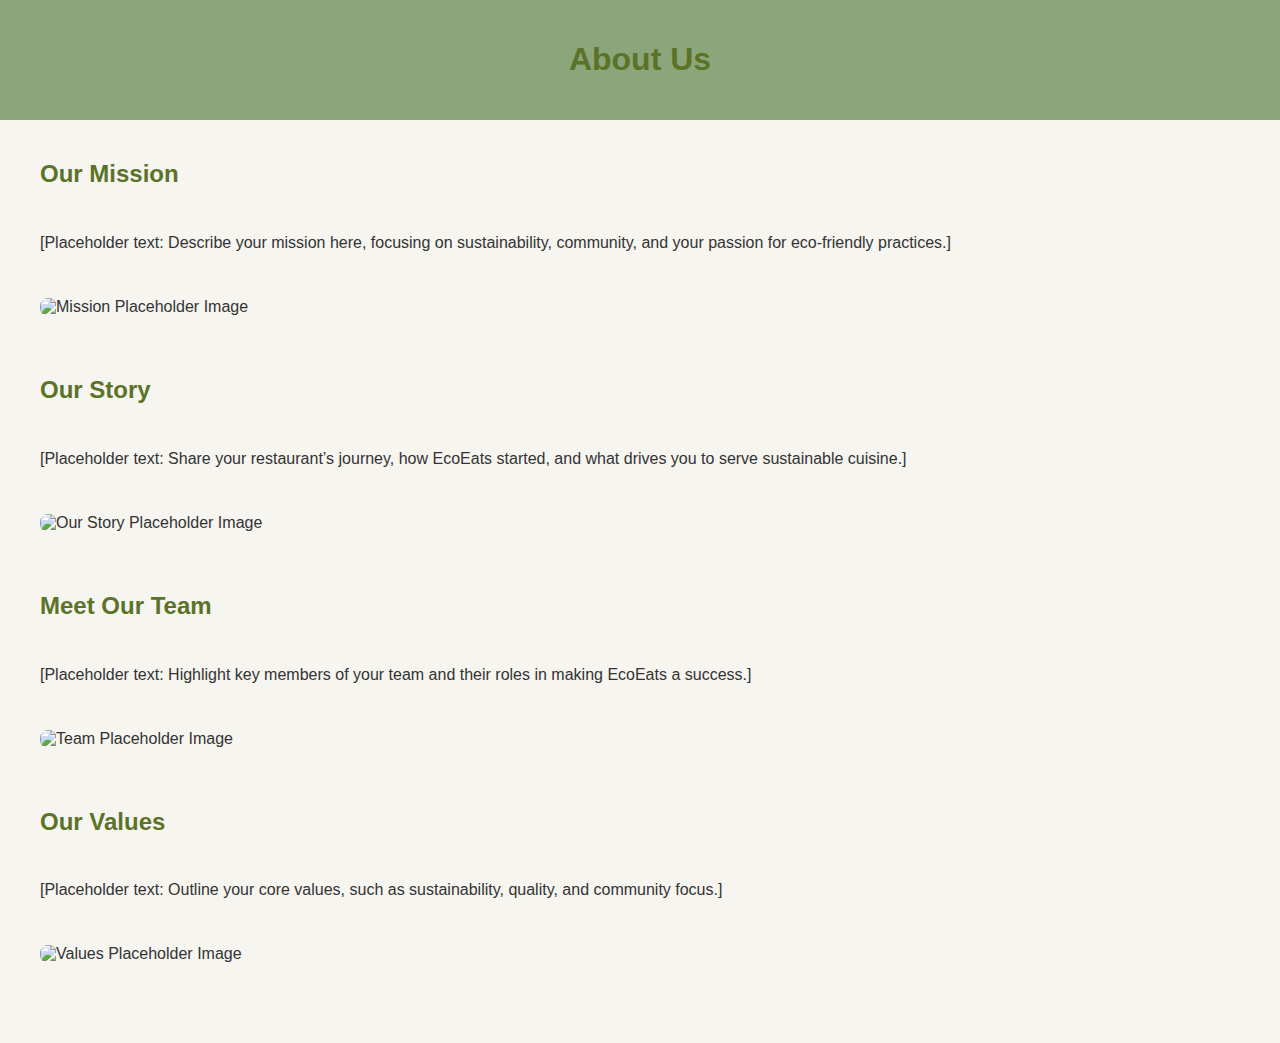
==== aboutUs.html @ a019847d "Add files via upload" ====
<!DOCTYPE html>
<html lang="en">
<head>
    <meta charset="UTF-8">
    <meta name="viewport" content="width=device-width, initial-scale=1.0">
    <title>About Us - EcoEats</title>
    <style>
        body {
            font-family: Arial, sans-serif;
            background-color: #f6f5f0;
            color: #333;
            margin: 0;
            padding: 0;
        }
        header {
            background-color: #8ca67c;
            color: white;
            padding: 20px;
            text-align: center;
        }
        .container {
            max-width: 1200px;
            margin: 0 auto;
            padding: 20px;
        }
        h1, h2 {
            color: #5a7327;
        }
        .section {
            margin-bottom: 40px;
        }
        .section img {
            max-width: 100%;
            border-radius: 8px;
            margin: 20px 0;
        }
        .section .text-content {
            padding: 10px 0;
        }
    </style>
</head>
<body>
    <header>
        <h1>About Us</h1>
    </header>

    <div class="container">
        <!-- Mission Section -->
        <section class="section">
            <h2>Our Mission</h2>
            <div class="text-content">
                <p>[Placeholder text: Describe your mission here, focusing on sustainability, community, and your passion for eco-friendly practices.]</p>
            </div>
            <img src="placeholder-image.jpg" alt="Mission Placeholder Image">
        </section>

        <!-- Our Story Section -->
        <section class="section">
            <h2>Our Story</h2>
            <div class="text-content">
                <p>[Placeholder text: Share your restaurant’s journey, how EcoEats started, and what drives you to serve sustainable cuisine.]</p>
            </div>
            <img src="placeholder-image.jpg" alt="Our Story Placeholder Image">
        </section>

        <!-- Team Section -->
        <section class="section">
            <h2>Meet Our Team</h2>
            <div class="text-content">
                <p>[Placeholder text: Highlight key members of your team and their roles in making EcoEats a success.]</p>
            </div>
            <img src="placeholder-image.jpg" alt="Team Placeholder Image">
        </section>

        <!-- Values Section -->
        <section class="section">
            <h2>Our Values</h2>
            <div class="text-content">
                <p>[Placeholder text: Outline your core values, such as sustainability, quality, and community focus.]</p>
            </div>
            <img src="placeholder-image.jpg" alt="Values Placeholder Image">
        </section>
    </div>
</body>
</html>
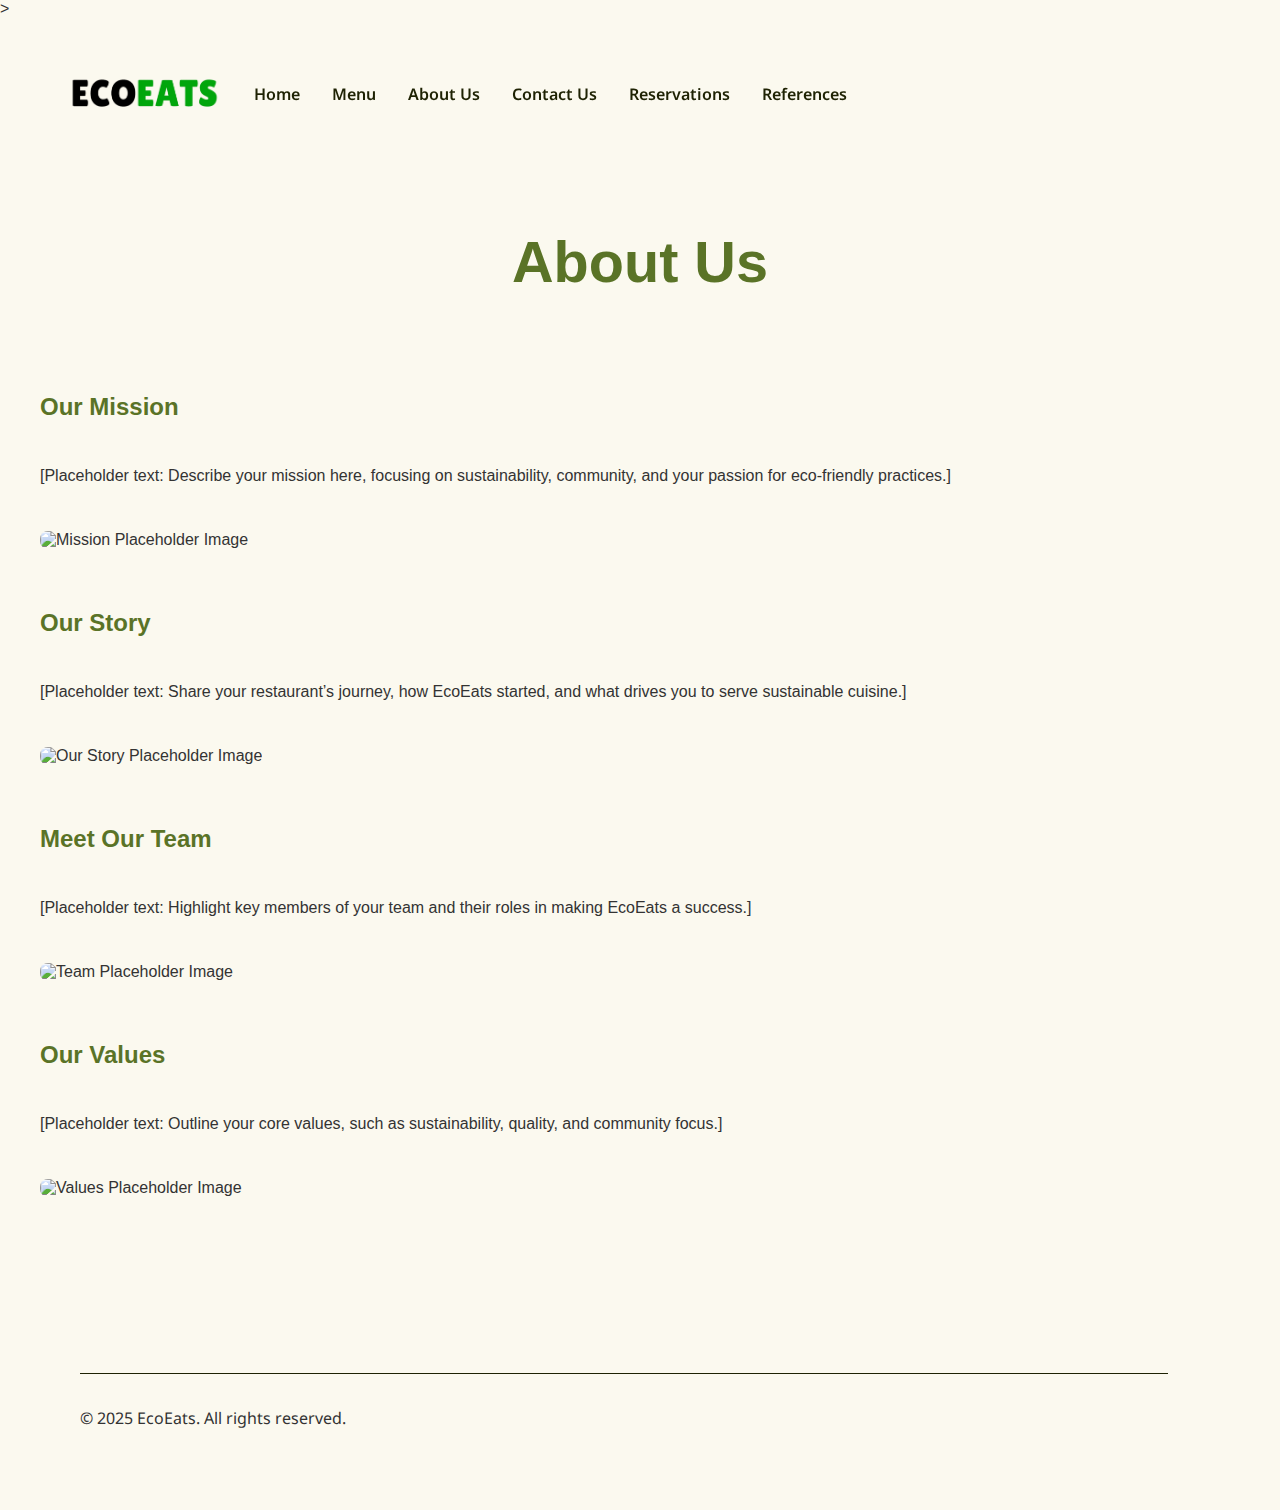
==== commit cf685f77: "Add files via upload" ====
--- a/aboutUs.html
+++ b/aboutUs.html
@@ -3,20 +3,26 @@
 <head>
     <meta charset="UTF-8">
     <meta name="viewport" content="width=device-width, initial-scale=1.0">
+    <link rel="stylesheet" href="https://fonts.googleapis.com/css2?family=Roboto:wght@400;700&display=swap">
+    <link rel="stylesheet" href="https://fonts.googleapis.com/css2?family=Noto+Sans:wght@400;700&display=swap">>
     <title>About Us - EcoEats</title>
+    <link rel="stylesheet" href="./index.css" />
     <style>
         body {
             font-family: Arial, sans-serif;
-            background-color: #f6f5f0;
+            background-color: var(--dl-color-theme-neutral-light);
             color: #333;
             margin: 0;
             padding: 0;
         }
         header {
-            background-color: #8ca67c;
-            color: white;
+            font-family: inherit;
+            background-color: var(--dl-color-theme-neutral-light);
+            color: black;
             padding: 20px;
             text-align: center;
+            font-size: 1.8rem;
+            font-weight: bold;
         }
         .container {
             max-width: 1200px;
@@ -37,9 +43,143 @@
         .section .text-content {
             padding: 10px 0;
         }
+        .footer-wrapper {
+            display: contents;
+        }
+        .footer-footer1 {
+            width: 100%;
+            height: auto;
+            display: flex;
+            overflow: hidden;
+            position: relative;
+            align-items: center;
+            flex-shrink: 0;
+            flex-direction: column;
+            justify-content: center;
+            font-family: 'Roboto', sans-serif;
+        }
+        .footer-max-width {
+            width: 100%;
+            display: flex;
+            align-items: flex-start;
+            flex-direction: column;
+        }
+        .footer-content {
+            gap: var(--dl-space-space-fourunits);
+            width: 100%;
+            display: flex;
+            align-self: stretch;
+            align-items: flex-start;
+            flex-shrink: 0;
+            border-radius: var(--dl-radius-radius-radius4);
+        }
+        .footer-text-input {
+            gap: 8px;
+            width: 100%;
+            height: 32px;
+            display: flex;
+            font-size: 16px;
+            box-sizing: content-box;
+            text-align: left;
+            align-items: center;
+            font-family: 'Roboto', sans-serif;
+            font-weight: 400;
+            background-color: transparent;
+        }
+
+        .thq-divider-horizontal {
+            width: 85%;
+            height: 1px;
+            background-color: var(--dl-color-theme-neutral-dark);
+        }
+
+        .thq-body-small {
+            font-size: 16px;
+            font-family: 'Noto Sans', sans-serif;
+            line-height: 1.5;
+        }
     </style>
 </head>
 <body>
+    <navbar-wrapper class="navbar-wrapper">
+        <!--Navbar component-->
+        <header class="navbar-container">
+          <header data-thq="thq-navbar" class="navbar-navbar-interactive">
+            <img
+              alt="EcoEats Logo"
+              src="./ecoeatslogo.png"
+              class="navbar-image1"
+            />
+            <div data-thq="thq-navbar-nav" class="navbar-desktop-menu">
+              <nav class="navbar-links1">
+                <span class="thq-link thq-body-small">
+                  <a href="./index.html">Home</a>
+                </span>
+                <span class="thq-link thq-body-small">
+                  <a href="./menu.html">Menu</a>
+                </span>
+                <span class="thq-link thq-body-small">
+                  <a href="./aboutUs.html">About Us</a>
+                </span>
+                <span class="thq-link thq-body-small">
+                  <a href="./contactUs.html">Contact Us</a>
+                </span>
+                <span class="thq-link thq-body-small">
+                  <a href="./reservations.html">Reservations</a>
+                </span>
+                <span class="thq-link thq-body-small">
+                  <a href="./contactUs.html">References</a>
+                </span>
+              </nav>
+            </div>
+            <div data-thq="thq-burger-menu" class="navbar-burger-menu">
+              <svg viewBox="0 0 1024 1024" class="navbar-icon1">
+                <path
+                  d="M128 554.667h768c23.552 0 42.667-19.115 42.667-42.667s-19.115-42.667-42.667-42.667h-768c-23.552 0-42.667 19.115-42.667 42.667s19.115 42.667 42.667 42.667zM128 298.667h768c23.552 0 42.667-19.115 42.667-42.667s-19.115-42.667-42.667-42.667h-768c-23.552 0-42.667 19.115-42.667 42.667s19.115 42.667 42.667 42.667zM128 810.667h768c23.552 0 42.667-19.115 42.667-42.667s-19.115-42.667-42.667-42.667h-768c-23.552 0-42.667 19.115-42.667 42.667s19.115 42.667 42.667 42.667z"
+                ></path>
+              </svg>
+            </div>
+            <div data-thq="thq-mobile-menu" class="navbar-mobile-menu">
+              <div class="navbar-nav">
+                <div class="navbar-top">
+                  <img
+                    alt="EcoEats Logo"
+                    src="./ecoeatslogo.png"
+                    class="navbar-logo"
+                  />
+                  <div data-thq="thq-close-menu" class="navbar-close-menu">
+                    <svg viewBox="0 0 1024 1024" class="navbar-icon3">
+                      <path
+                        d="M810 274l-238 238 238 238-60 60-238-238-238 238-60-60 238-238-238-238 60-60 238 238 238-238z"
+                      ></path>
+                    </svg>
+                  </div>
+                </div>
+                <nav class="navbar-links2">
+                  <span class="thq-link thq-body-small">
+                    <a href="./index.html">Home</a>
+                  </span>
+                  <span class="thq-link thq-body-small">
+                    <a href="./menu.html">Menu</a>
+                  </span>
+                  <span class="thq-link thq-body-small">
+                    <a href="./aboutUs.html">About Us</a>
+                  </span>
+                  <span class="thq-link thq-body-small">
+                    <a href="./contactUs.html">Contact Us</a>
+                  </span>
+                  
+                <span class="thq-link thq-body-small">
+                  <a href="./reservations.html">Reservations</a>
+                </span>
+                <span class="thq-link thq-body-small">
+                  <a href="./contactUs.html">References</a>
+                </nav>
+              </div>
+            </div>
+          </header>
+        </header>
+      </navbar-wrapper>
     <header>
         <h1>About Us</h1>
     </header>
@@ -81,5 +221,17 @@
             <img src="placeholder-image.jpg" alt="Values Placeholder Image">
         </section>
     </div>
+
+    <footer-wrapper class="footer-wrapper">
+        <!--Footer component-->
+        <footer class="footer-footer1 thq-section-padding">
+          <div class="footer-credits">
+            <div class="thq-divider-horizontal"></div>
+              <span class="thq-body-small">
+                <span>© 2025 EcoEats. All rights reserved.</span>
+              </span>
+          </div>
+        </footer>
+      </footer-wrapper>
 </body>
 </html>
--- a/index.css
+++ b/index.css
@@ -0,0 +1,2284 @@
+  .navbar-wrapper {
+    display: contents;
+  }
+  
+  .navbar-container {
+    width: 100%;
+    display: flex;
+    position: relative;
+    justify-content: center;
+    background-color: var(--dl-color-theme-neutral-light);
+  }
+  
+  .navbar-navbar-interactive {
+    width: 100%;
+    display: flex;
+    max-width: var(--dl-size-size-maxwidth);
+    align-items: center;
+    padding-top: var(--dl-space-space-twounits);
+    padding-left: var(--dl-space-space-threeunits);
+    padding-right: var(--dl-space-space-threeunits);
+    padding-bottom: var(--dl-space-space-twounits);
+    justify-content: space-between;
+  }
+  
+  .navbar-image1 {
+    height: 3rem;
+  }
+  
+  .navbar-desktop-menu {
+    flex: 1;
+    display: flex;
+    justify-content: space-between;
+  }
+  
+  .navbar-links1 {
+    gap: var(--dl-space-space-twounits);
+    flex: 1;
+    display: flex;
+    align-items: center;
+    margin-left: var(--dl-space-space-twounits);
+    flex-direction: row;
+    justify-content: flex-start;
+  }
+  
+  .navbar-buttons1 {
+    gap: var(--dl-space-space-twounits);
+    display: flex;
+    align-items: center;
+    margin-left: var(--dl-space-space-twounits);
+  }
+  
+  .navbar-action11 {
+    display: flex;
+    flex-direction: row;
+  }
+  
+  .navbar-action21 {
+    display: flex;
+    flex-direction: row;
+  }
+  
+  .navbar-burger-menu {
+    display: none;
+  }
+  
+  .navbar-icon1 {
+    width: var(--dl-size-size-xsmall);
+    height: var(--dl-size-size-xsmall);
+  }
+  
+  .navbar-mobile-menu {
+    top: 0px;
+    left: 0px;
+    width: 100%;
+    height: 100vh;
+    display: none;
+    padding: var(--dl-space-space-twounits);
+    z-index: 100;
+    position: absolute;
+    flex-direction: column;
+    background-color: var(--dl-color-theme-neutral-light);
+  }
+  
+  .navbar-nav {
+    display: flex;
+    align-items: flex-start;
+    flex-direction: column;
+  }
+  
+  .navbar-top {
+    width: 100%;
+    display: flex;
+    align-items: center;
+    margin-bottom: var(--dl-space-space-threeunits);
+    justify-content: space-between;
+  }
+  
+  .navbar-logo {
+    height: 3rem;
+  }
+  
+  .navbar-close-menu {
+    display: flex;
+    align-items: center;
+    justify-content: center;
+  }
+  
+  .navbar-icon3 {
+    width: var(--dl-size-size-xsmall);
+    height: var(--dl-size-size-xsmall);
+  }
+  
+  .navbar-links2 {
+    gap: var(--dl-space-space-unit);
+    flex: 0 0 auto;
+    display: flex;
+    align-self: flex-start;
+    align-items: flex-start;
+    flex-direction: column;
+  }
+  
+  .navbar-buttons2 {
+    gap: var(--dl-space-space-twounits);
+    display: flex;
+    margin-top: var(--dl-space-space-twounits);
+    align-items: center;
+  }
+  
+  @media(max-width: 767px) {
+    .navbar-navbar-interactive {
+      padding-left: var(--dl-space-space-twounits);
+      padding-right: var(--dl-space-space-twounits);
+    }
+    .navbar-desktop-menu {
+      display: none;
+    }
+    .navbar-burger-menu {
+      display: flex;
+      align-items: center;
+      justify-content: center;
+    }
+  }
+  
+  @media(max-width: 479px) {
+    .navbar-navbar-interactive {
+      padding: var(--dl-space-space-unit);
+    }
+    .navbar-mobile-menu {
+      padding: var(--dl-space-space-unit);
+    }
+  }
+
+  .hero-wrapper {
+    display: contents;
+  }
+  
+  .hero-header78 {
+    gap: var(--dl-space-space-threeunits);
+    width: 100%;
+    height: auto;
+    display: flex;
+    overflow: hidden;
+    position: relative;
+    align-items: center;
+    flex-shrink: 0;
+    flex-direction: column;
+  }
+  
+  .hero-column {
+    gap: var(--dl-space-space-oneandhalfunits);
+    width: auto;
+    display: flex;
+    align-items: center;
+    flex-direction: column;
+    padding-bottom: var(--dl-space-space-unit);
+  }
+  
+  .hero-content1 {
+    gap: var(--dl-space-space-oneandhalfunits);
+    display: flex;
+    align-self: stretch;
+    align-items: center;
+    flex-direction: column;
+  }
+  
+  .hero-text1 {
+    text-align: center;
+  }
+  
+  .hero-text2 {
+    text-align: center;
+  }
+  
+  .hero-actions {
+    gap: var(--dl-space-space-unit);
+    display: flex;
+    align-items: flex-start;
+    padding-top: var(--dl-space-space-unit);
+  }
+  
+  .hero-content2 {
+    gap: var(--dl-space-space-oneandhalfunits);
+    width: 100%;
+    display: flex;
+    position: relative;
+    align-items: flex-start;
+    flex-direction: column;
+  }
+  
+  .hero-row-container1 {
+    width: 100%;
+  }
+  
+  .hero-placeholder-image10 {
+    width: 400px;
+    height: 400px;
+  }
+  
+  .hero-placeholder-image11 {
+    width: 400px;
+    height: 400px;
+  }
+  
+  .hero-placeholder-image12 {
+    width: 400px;
+    height: 400px;
+  }
+  
+  .hero-placeholder-image13 {
+    width: 400px;
+    height: 400px;
+  }
+  
+  .hero-placeholder-image14 {
+    width: 400px;
+    height: 400px;
+  }
+  
+  .hero-placeholder-image15 {
+    width: 400px;
+    height: 400px;
+  }
+  
+  .hero-placeholder-image16 {
+    width: 400px;
+    height: 400px;
+  }
+  
+  .hero-placeholder-image17 {
+    width: 400px;
+    height: 400px;
+  }
+  
+  .hero-placeholder-image18 {
+    width: 400px;
+    height: 400px;
+  }
+  
+  .hero-placeholder-image19 {
+    width: 400px;
+    height: 400px;
+  }
+  
+  .hero-placeholder-image20 {
+    width: 400px;
+    height: 400px;
+  }
+  
+  .hero-placeholder-image21 {
+    width: 400px;
+    height: 400px;
+  }
+  
+  .hero-row-container2 {
+    width: 100%;
+  }
+  
+  .hero-placeholder-image22 {
+    width: 400px;
+    height: 400px;
+  }
+  
+  .hero-placeholder-image23 {
+    width: 400px;
+    height: 400px;
+  }
+  
+  .hero-placeholder-image24 {
+    width: 400px;
+    height: 400px;
+  }
+  
+  .hero-placeholder-image25 {
+    width: 400px;
+    height: 400px;
+  }
+  
+  .hero-placeholder-image26 {
+    width: 400px;
+    height: 400px;
+  }
+  
+  .hero-placeholder-image27 {
+    width: 400px;
+    height: 400px;
+  }
+  
+  .hero-placeholder-image28 {
+    width: 400px;
+    height: 400px;
+  }
+  
+  .hero-placeholder-image29 {
+    width: 400px;
+    height: 400px;
+  }
+  
+  .hero-placeholder-image30 {
+    width: 400px;
+    height: 400px;
+  }
+  
+  .hero-placeholder-image31 {
+    width: 400px;
+    height: 400px;
+  }
+  
+  .hero-placeholder-image32 {
+    width: 400px;
+    height: 400px;
+  }
+  
+  .hero-placeholder-image33 {
+    width: 400px;
+    height: 400px;
+  }
+  
+  .hero-container2 {
+    display: contents;
+  }
+  
+  @media(max-width: 767px) {
+    .hero-content2 {
+      width: 100%;
+    }
+  }
+  
+  @media(max-width: 479px) {
+    .hero-actions {
+      width: 100%;
+      flex-direction: column;
+    }
+    .hero-button1 {
+      width: 100%;
+    }
+    .hero-button2 {
+      width: 100%;
+    }
+  }
+
+  .features1-wrapper {
+    display: contents;
+  }
+
+  .features1-wrapper .features1-image-container {
+    order: -1;
+  }
+  
+  .features1-container2 {
+    width: 100%;
+    display: grid;
+    grid-gap: var(--dl-space-space-fiveunits);
+    position: relative;
+    grid-template-columns: 1fr 1fr;
+  }
+  
+  .features1-image-container {
+    height: 100%;
+    display: flex;
+    position: relative;
+  }
+  
+  .features1-image1 {
+    animation-name: fadeIn;
+    animation-delay: 0s;
+    animation-duration: 300ms;
+    animation-direction: normal;
+    animation-iteration-count: 1;
+    animation-timing-function: ease;
+  }
+  
+  .features1-image2 {
+    animation-name: fadeIn;
+    animation-delay: 0s;
+    animation-duration: 300ms;
+    animation-direction: normal;
+    animation-iteration-count: 1;
+    animation-timing-function: ease;
+  }
+  
+  .features1-image3 {
+    animation-name: fadeIn;
+    animation-delay: 0s;
+    animation-duration: 300ms;
+    animation-direction: normal;
+    animation-iteration-count: 1;
+    animation-timing-function: ease;
+  }
+  
+  .features1-tabs-menu {
+    gap: var(--dl-space-space-twounits);
+    width: 100%;
+    display: flex;
+    align-items: flex-start;
+    flex-direction: column;
+    justify-content: center;
+  }
+  
+  .features1-tab-horizontal1 {
+    gap: var(--dl-space-space-twounits);
+    cursor: pointer;
+    display: flex;
+    overflow: hidden;
+    align-self: stretch;
+    align-items: flex-start;
+    flex-shrink: 0;
+  }
+  
+  .features1-divider-container1 {
+    display: flex;
+    align-self: stretch;
+    align-items: flex-start;
+  }
+  
+  .features1-container3 {
+    width: 2px;
+    align-self: stretch;
+    background-color: var(--dl-color-theme-neutral-dark);
+  }
+  
+  .features1-content1 {
+    gap: 16px;
+    flex: 1;
+    display: flex;
+    overflow: hidden;
+    flex-grow: 1;
+    align-items: flex-start;
+    flex-shrink: 0;
+    flex-direction: column;
+    justify-content: center;
+  }
+  
+  .features1-tab-horizontal2 {
+    gap: var(--dl-space-space-twounits);
+    cursor: pointer;
+    display: flex;
+    overflow: hidden;
+    align-self: stretch;
+    align-items: flex-start;
+    flex-shrink: 0;
+  }
+  
+  .features1-divider-container2 {
+    display: flex;
+    align-self: stretch;
+    align-items: flex-start;
+  }
+  
+  .features1-container4 {
+    width: 2px;
+    align-self: stretch;
+    background-color: var(--dl-color-theme-neutral-dark);
+  }
+  
+  .features1-content2 {
+    gap: 16px;
+    flex: 1;
+    display: flex;
+    overflow: hidden;
+    flex-grow: 1;
+    align-items: flex-start;
+    flex-shrink: 0;
+    flex-direction: column;
+    justify-content: center;
+  }
+  
+  .features1-tab-horizontal3 {
+    gap: var(--dl-space-space-twounits);
+    cursor: pointer;
+    display: flex;
+    overflow: hidden;
+    align-self: stretch;
+    align-items: flex-start;
+    flex-shrink: 0;
+  }
+  
+  .features1-divider-container3 {
+    display: flex;
+    align-self: stretch;
+    align-items: flex-start;
+  }
+  
+  .features1-container5 {
+    width: 2px;
+    align-self: stretch;
+    background-color: var(--dl-color-theme-neutral-dark);
+  }
+  
+  .features1-content3 {
+    gap: 16px;
+    flex: 1;
+    display: flex;
+    overflow: hidden;
+    flex-grow: 1;
+    align-items: flex-start;
+    flex-shrink: 0;
+    flex-direction: column;
+    justify-content: center;
+  }
+  
+  @media(max-width: 991px) {
+    .features1-container2 {
+      grid-gap: var(--dl-space-space-twounits);
+      grid-template-columns: 1fr;
+    }
+  }
+
+  .cta-wrapper {
+    display: contents;
+  }
+  
+  .cta-accent2-bg {
+    gap: var(--dl-space-space-oneandhalfunits);
+    display: flex;
+    transform: translate3d(0px, 0px, 0px) scale3d(1, 1, 1) rotateX(0deg) rotateY(0deg) rotateZ(1deg) skew(0deg, 0deg);
+    align-self: stretch;
+    transition: 0.3s;
+    align-items: center;
+    border-radius: var(--dl-radius-radius-cardradius);
+    justify-content: space-between;
+    transform-style: preserve-3d;
+    background-color: var(--dl-color-theme-accent2);
+  }
+  
+  .cta-accent2-bg:hover {
+    transform: scale3d(1.1,1.1,1.1);
+  }
+  
+  .cta-accent1-bg {
+    width: 100%;
+    display: flex;
+    transform: translate3d(0px, 0px, 0px) scale3d(1, 1, 1) rotateX(0deg) rotateY(0deg) rotateZ(-2deg) skew(0deg, 0deg);
+    align-items: center;
+    border-radius: var(--dl-radius-radius-cardradius);
+    justify-content: space-between;
+    transform-style: preserve-3d;
+    background-color: var(--dl-color-theme-accent1);
+  }
+  
+  .cta-container2 {
+    gap: var(--dl-space-space-threeunits);
+    width: 100%;
+    display: flex;
+    transform: translate3d(0px, 0px, 0px) scale3d(1, 1, 1) rotateX(0deg) rotateY(0deg) rotateZ(1deg) skew(0deg, 0deg);
+    transition: 0.3s;
+    align-items: center;
+    padding-top: var(--dl-space-space-sixunits);
+    padding-left: var(--dl-space-space-fourunits);
+    border-radius: var(--dl-radius-radius-cardradius);
+    padding-right: var(--dl-space-space-fourunits);
+    padding-bottom: var(--dl-space-space-sixunits);
+  }
+  
+  .cta-container2:hover {
+    color: var(--dl-color-theme-neutral-light);
+    background-color: var(--dl-color-theme-neutral-dark);
+  }
+  
+  .cta-content {
+    gap: var(--dl-space-space-oneandhalfunits);
+    display: flex;
+    align-items: flex-start;
+    flex-direction: column;
+  }
+  
+  .cta-actions {
+    gap: var(--dl-space-space-oneandhalfunits);
+    flex: 1;
+    display: flex;
+    align-items: flex-start;
+    justify-content: flex-end;
+  }
+  
+  @media(max-width: 767px) {
+    .cta-container2 {
+      gap: var(--dl-space-space-oneandhalfunits);
+      flex-direction: column;
+      justify-content: flex-start;
+    }
+  }
+  
+  @media(max-width: 479px) {
+    .cta-actions {
+      flex-wrap: wrap;
+      align-self: stretch;
+      justify-content: center;
+    }
+    .cta-button {
+      flex: 1;
+    }
+  }
+
+  .features2-wrapper {
+    display: contents;
+  }
+  
+  .features2-container2 {
+    width: 100%;
+    display: grid;
+    grid-gap: var(--dl-space-space-fiveunits);
+    position: relative;
+    grid-template-columns: 1fr 1fr;
+  }
+  
+  .features2-tabs-menu {
+    gap: var(--dl-space-space-twounits);
+    width: 100%;
+    display: flex;
+    align-items: flex-start;
+    flex-direction: column;
+    justify-content: center;
+  }
+  
+  .features2-tab-horizontal1 {
+    gap: var(--dl-space-space-twounits);
+    cursor: pointer;
+    display: flex;
+    overflow: hidden;
+    align-self: stretch;
+    align-items: flex-start;
+    flex-shrink: 0;
+  }
+  
+  .features2-divider-container1 {
+    display: flex;
+    align-self: stretch;
+    align-items: flex-start;
+  }
+  
+  .features2-container3 {
+    width: 2px;
+    align-self: stretch;
+    background-color: var(--dl-color-theme-neutral-dark);
+  }
+  
+  .features2-content1 {
+    gap: 16px;
+    flex: 1;
+    display: flex;
+    overflow: hidden;
+    flex-grow: 1;
+    align-items: flex-start;
+    flex-shrink: 0;
+    flex-direction: column;
+    justify-content: center;
+  }
+  
+  .features2-tab-horizontal2 {
+    gap: var(--dl-space-space-twounits);
+    cursor: pointer;
+    display: flex;
+    overflow: hidden;
+    align-self: stretch;
+    align-items: flex-start;
+    flex-shrink: 0;
+  }
+  
+  .features2-divider-container2 {
+    display: flex;
+    align-self: stretch;
+    align-items: flex-start;
+  }
+  
+  .features2-container4 {
+    width: 2px;
+    align-self: stretch;
+    background-color: var(--dl-color-theme-neutral-dark);
+  }
+  
+  .features2-content2 {
+    gap: 16px;
+    flex: 1;
+    display: flex;
+    overflow: hidden;
+    flex-grow: 1;
+    align-items: flex-start;
+    flex-shrink: 0;
+    flex-direction: column;
+    justify-content: center;
+  }
+  
+  .features2-tab-horizontal3 {
+    gap: var(--dl-space-space-twounits);
+    cursor: pointer;
+    display: flex;
+    overflow: hidden;
+    align-self: stretch;
+    align-items: flex-start;
+    flex-shrink: 0;
+  }
+  
+  .features2-divider-container3 {
+    display: flex;
+    align-self: stretch;
+    align-items: flex-start;
+  }
+  
+  .features2-container5 {
+    width: 2px;
+    align-self: stretch;
+    background-color: var(--dl-color-theme-neutral-dark);
+  }
+  
+  .features2-content3 {
+    gap: 16px;
+    flex: 1;
+    display: flex;
+    overflow: hidden;
+    flex-grow: 1;
+    align-items: flex-start;
+    flex-shrink: 0;
+    flex-direction: column;
+    justify-content: center;
+  }
+  
+  .features2-image-container {
+    height: 100%;
+    display: flex;
+    position: relative;
+  }
+  
+  .features2-image1 {
+    animation-name: fadeIn;
+    animation-delay: 0s;
+    animation-duration: 300ms;
+    animation-direction: normal;
+    animation-iteration-count: 1;
+    animation-timing-function: ease;
+  }
+  
+  .features2-image2 {
+    animation-name: fadeIn;
+    animation-delay: 0s;
+    animation-duration: 300ms;
+    animation-direction: normal;
+    animation-iteration-count: 1;
+    animation-timing-function: ease;
+  }
+  
+  .features2-image3 {
+    animation-name: fadeIn;
+    animation-delay: 0s;
+    animation-duration: 300ms;
+    animation-direction: normal;
+    animation-iteration-count: 1;
+    animation-timing-function: ease;
+  }
+  
+  @media(max-width: 991px) {
+    .features2-container2 {
+      grid-gap: var(--dl-space-space-twounits);
+      grid-template-columns: 1fr;
+    }
+    .features2-tabs-menu {
+      order: 2;
+    }
+  }
+
+  .steps-wrapper {
+    display: contents;
+  }
+  
+  .steps-container1 {
+    width: 100%;
+    display: flex;
+    position: relative;
+    align-items: center;
+    flex-direction: column;
+    justify-content: center;
+  }
+  
+  .steps-max-width {
+    gap: var(--dl-space-space-fourunits);
+    width: 100%;
+    display: flex;
+    align-items: flex-start;
+    flex-direction: row;
+  }
+  
+  .steps-container2 {
+    align-items: start;
+  }
+  
+  .steps-section-header {
+    gap: var(--dl-space-space-oneandhalfunits);
+    top: 10%;
+    display: flex;
+    position: sticky;
+    align-items: flex-start;
+    flex-direction: column;
+  }
+  
+  .steps-actions {
+    gap: var(--dl-space-space-unit);
+    display: flex;
+    align-items: flex-start;
+  }
+  
+  .steps-container3 {
+    grid-area: span 1/span 1/span 1/span 1;
+  }
+  
+  .steps-container4 {
+    top: 10%;
+    position: sticky;
+    transform: rotate(-2deg);
+    margin-bottom: var(--dl-space-space-twounits);
+    background-color: var(--dl-color-theme-accent1);
+  }
+  
+  .steps-text14 {
+    text-align: center;
+  }
+  
+  .steps-text15 {
+    top: var(--dl-space-space-unit);
+    right: var(--dl-space-space-unit);
+    position: absolute;
+    font-size: 40px;
+    font-style: normal;
+    font-weight: 700;
+  }
+  
+  .steps-container5 {
+    top: 10%;
+    position: sticky;
+    transform: rotate(2deg);
+    margin-bottom: var(--dl-space-space-twounits);
+    background-color: var(--dl-color-theme-accent2);
+  }
+  
+  .steps-text17 {
+    text-align: center;
+  }
+  
+  .steps-text18 {
+    top: var(--dl-space-space-unit);
+    right: var(--dl-space-space-unit);
+    position: absolute;
+    font-size: 40px;
+    font-style: normal;
+    font-weight: 700;
+  }
+  
+  .steps-container6 {
+    top: 10%;
+    position: sticky;
+    transform: rotate(-2deg);
+    margin-bottom: var(--dl-space-space-twounits);
+    background-color: var(--dl-color-theme-accent1);
+  }
+  
+  .steps-text20 {
+    text-align: center;
+  }
+  
+  .steps-text21 {
+    top: var(--dl-space-space-unit);
+    right: var(--dl-space-space-unit);
+    position: absolute;
+    font-size: 40px;
+    font-style: normal;
+    font-weight: 700;
+  }
+  
+  .steps-container7 {
+    top: 10%;
+    position: sticky;
+    transform: rotate(2deg);
+    background-color: var(--dl-color-theme-accent2);
+  }
+  
+  .steps-text23 {
+    text-align: center;
+  }
+  
+  .steps-text24 {
+    top: var(--dl-space-space-unit);
+    right: var(--dl-space-space-unit);
+    position: absolute;
+    font-size: 40px;
+    font-style: normal;
+    font-weight: 700;
+  }
+  
+  @media(max-width: 991px) {
+    .steps-max-width {
+      flex-direction: column;
+    }
+  }
+  
+  @media(max-width: 767px) {
+    .steps-section-header {
+      position: static;
+      margin-bottom: var(--dl-space-space-twounits);
+    }
+    .steps-actions {
+      width: 100%;
+      align-self: flex-start;
+    }
+    .steps-container4 {
+      width: 100%;
+    }
+    .steps-container5 {
+      width: 100%;
+    }
+    .steps-container6 {
+      width: 100%;
+    }
+    .steps-container7 {
+      width: 100%;
+    }
+  }
+  
+  @media(max-width: 479px) {
+    .steps-button {
+      width: 100%;
+    }
+  }
+
+  .testimonial-wrapper {
+    display: contents;
+  }
+  
+  .testimonial-max-width {
+    display: flex;
+    align-items: center;
+    flex-direction: column;
+  }
+  
+  .testimonial-container10 {
+    gap: var(--dl-space-space-unit);
+    display: flex;
+    max-width: 600px;
+    align-items: center;
+    margin-bottom: var(--dl-space-space-fourunits);
+    flex-direction: column;
+  }
+  
+  .testimonial-text11 {
+    text-align: center;
+  }
+  
+  .testimonial-container12 {
+    gap: var(--dl-space-space-unit);
+    display: flex;
+    align-self: flex-start;
+    align-items: center;
+    flex-direction: row;
+    justify-content: center;
+  }
+  
+  .testimonial-image1 {
+    width: var(--dl-size-size-small);
+    height: var(--dl-size-size-small);
+    object-fit: cover;
+    border-radius: var(--dl-radius-radius-round);
+  }
+  
+  .testimonial-container13 {
+    display: flex;
+    align-items: flex-start;
+    flex-direction: column;
+    justify-content: center;
+  }
+  
+  .testimonial-text14 {
+    text-align: left;
+  }
+  
+  .testimonial-container14 {
+    gap: var(--dl-space-space-unit);
+    display: flex;
+    align-self: flex-start;
+    align-items: center;
+    flex-direction: row;
+    justify-content: center;
+  }
+  
+  .testimonial-image2 {
+    width: var(--dl-size-size-small);
+    height: var(--dl-size-size-small);
+    object-fit: cover;
+    border-radius: var(--dl-radius-radius-round);
+  }
+  
+  .testimonial-container15 {
+    display: flex;
+    align-items: flex-start;
+    flex-direction: column;
+    justify-content: center;
+  }
+  
+  .testimonial-text17 {
+    text-align: left;
+  }
+  
+  .testimonial-container16 {
+    gap: var(--dl-space-space-unit);
+    display: flex;
+    align-self: flex-start;
+    align-items: center;
+    flex-direction: row;
+    justify-content: center;
+  }
+  
+  .testimonial-image3 {
+    width: var(--dl-size-size-small);
+    height: var(--dl-size-size-small);
+    object-fit: cover;
+    border-radius: var(--dl-radius-radius-round);
+  }
+  
+  .testimonial-container17 {
+    display: flex;
+    align-items: flex-start;
+    flex-direction: column;
+    justify-content: center;
+  }
+  
+  .testimonial-text20 {
+    text-align: left;
+  }
+  
+  .testimonial-container18 {
+    gap: var(--dl-space-space-unit);
+    display: flex;
+    align-self: flex-start;
+    align-items: center;
+    flex-direction: row;
+    justify-content: center;
+  }
+  
+  .testimonial-image4 {
+    width: var(--dl-size-size-small);
+    height: var(--dl-size-size-small);
+    object-fit: cover;
+    border-radius: var(--dl-radius-radius-round);
+  }
+  
+  .testimonial-container19 {
+    display: flex;
+    align-items: flex-start;
+    flex-direction: column;
+    justify-content: center;
+  }
+  
+  .testimonial-text23 {
+    text-align: left;
+  }
+  
+  @media(max-width: 991px) {
+    .testimonial-container10 {
+      margin-bottom: var(--dl-space-space-threeunits);
+    }
+  }
+  
+  @media(max-width: 767px) {
+    .testimonial-container10 {
+      margin-bottom: var(--dl-space-space-oneandhalfunits);
+    }
+    .testimonial-card1 {
+      width: 100%;
+    }
+    .testimonial-card2 {
+      width: 100%;
+    }
+    .testimonial-card3 {
+      width: 100%;
+    }
+    .testimonial-card4 {
+      width: 100%;
+    }
+  }
+
+  .contact-wrapper {
+    display: contents;
+  }
+  
+  .contact-contact20 {
+    display: flex;
+    overflow: hidden;
+    position: relative;
+    align-items: center;
+    flex-direction: column;
+  }
+  
+  .contact-max-width {
+    gap: var(--dl-space-space-twounits);
+    display: flex;
+    align-items: center;
+    flex-direction: column;
+  }
+  
+  .contact-section-title {
+    gap: var(--dl-space-space-unit);
+    width: auto;
+    display: flex;
+    max-width: 800px;
+    align-items: center;
+    flex-shrink: 0;
+    flex-direction: column;
+  }
+  
+  .contact-content1 {
+    gap: var(--dl-space-space-oneandhalfunits);
+    display: flex;
+    align-self: stretch;
+    align-items: center;
+    flex-direction: column;
+  }
+  
+  .contact-text3 {
+    text-align: center;
+  }
+  
+  .contact-row {
+    gap: var(--dl-space-space-threeunits);
+    display: flex;
+    align-self: stretch;
+    align-items: flex-start;
+  }
+  
+  .contact-content2 {
+    gap: var(--dl-space-space-oneandhalfunits);
+    flex: 1;
+    width: 100%;
+    display: flex;
+    align-items: center;
+    flex-direction: column;
+  }
+  
+  .contact-contact-info1 {
+    gap: var(--dl-space-space-oneandhalfunits);
+    display: flex;
+    align-self: stretch;
+    align-items: center;
+    flex-direction: column;
+  }
+  
+  .contact-content3 {
+    gap: var(--dl-space-space-unit);
+    display: flex;
+    align-self: stretch;
+    align-items: stretch;
+    flex-direction: column;
+  }
+  
+  .contact-text4 {
+    align-self: stretch;
+    text-align: center;
+  }
+  
+  .contact-text5 {
+    text-align: center;
+  }
+  
+  .contact-email {
+    text-align: center;
+  }
+  
+  .contact-content4 {
+    gap: var(--dl-space-space-oneandhalfunits);
+    flex: 1;
+    width: 100%;
+    display: flex;
+    align-items: center;
+    flex-direction: column;
+  }
+  
+  .contact-contact-info2 {
+    gap: var(--dl-space-space-oneandhalfunits);
+    display: flex;
+    align-self: stretch;
+    align-items: center;
+    flex-direction: column;
+  }
+  
+  .contact-content5 {
+    gap: var(--dl-space-space-unit);
+    display: flex;
+    align-self: stretch;
+    align-items: stretch;
+    flex-direction: column;
+  }
+  
+  .contact-text6 {
+    align-self: stretch;
+    text-align: center;
+  }
+  
+  .contact-text7 {
+    text-align: center;
+  }
+  
+  .contact-phone {
+    text-align: center;
+  }
+  
+  .contact-content6 {
+    gap: var(--dl-space-space-oneandhalfunits);
+    flex: 1;
+    width: 100%;
+    display: flex;
+    align-items: center;
+    flex-direction: column;
+  }
+  
+  .contact-contact-info3 {
+    gap: var(--dl-space-space-oneandhalfunits);
+    display: flex;
+    align-self: stretch;
+    align-items: center;
+    flex-direction: column;
+  }
+  
+  .contact-content7 {
+    gap: var(--dl-space-space-unit);
+    display: flex;
+    align-self: stretch;
+    align-items: stretch;
+    flex-direction: column;
+  }
+  
+  .contact-text8 {
+    align-self: stretch;
+    text-align: center;
+  }
+  
+  .contact-text9 {
+    text-align: center;
+  }
+  
+  .contact-address {
+    text-align: center;
+  }
+  
+  @media(max-width: 767px) {
+    .contact-row {
+      flex-direction: column;
+    }
+  }
+  
+  @media(max-width: 479px) {
+    .contact-row {
+      align-items: stretch;
+    }
+  }
+
+  .footer-wrapper {
+    display: contents;
+  }
+  
+  .footer-footer1 {
+    width: 100%;
+    height: auto;
+    display: flex;
+    overflow: hidden;
+    position: relative;
+    align-items: center;
+    flex-shrink: 0;
+    flex-direction: column;
+    justify-content: center;
+  }
+  
+  .footer-max-width {
+    width: 100%;
+    display: flex;
+    align-items: flex-start;
+    flex-direction: column;
+  }
+  
+  .footer-content {
+    gap: var(--dl-space-space-fourunits);
+    width: 100%;
+    display: flex;
+    align-self: stretch;
+    align-items: flex-start;
+    flex-shrink: 0;
+    border-radius: var(--dl-radius-radius-radius4);
+  }
+  
+  .footer-newsletter {
+    gap: 24px;
+    width: 500px;
+    display: flex;
+    align-items: flex-start;
+    flex-shrink: 0;
+    flex-direction: column;
+  }
+  
+  .footer-image1 {
+    height: 2rem;
+  }
+  
+  .footer-actions {
+    gap: 16px;
+    width: 100%;
+    display: flex;
+    align-self: stretch;
+    align-items: flex-start;
+    flex-direction: column;
+  }
+  
+  .footer-form {
+    gap: var(--dl-space-space-unit);
+    width: 100%;
+    display: flex;
+    align-self: stretch;
+    align-items: stretch;
+    flex-shrink: 0;
+  }
+  
+  .footer-container {
+    width: 365px;
+    display: flex;
+    align-items: flex-start;
+  }
+  
+  .footer-text-input {
+    gap: 8px;
+    width: 100%;
+    height: 32px;
+    display: flex;
+    font-size: 16px;
+    box-sizing: content-box;
+    text-align: left;
+    align-items: center;
+    font-family: Roboto;
+    font-weight: 400;
+    background-color: transparent;
+  }
+  
+  .footer-content2 {
+    fill: var(--dl-color-theme-neutral-dark);
+    color: var(--dl-color-theme-neutral-dark);
+    height: auto;
+    font-size: 12px;
+    align-self: stretch;
+    font-style: Regular;
+    text-align: left;
+    font-family: "Roboto";
+    font-weight: 400;
+    line-height: 150%;
+    font-stretch: normal;
+    text-decoration: none;
+  }
+  
+  .footer-links {
+    gap: var(--dl-space-space-twounits);
+    width: 100%;
+    display: flex;
+    flex-grow: 1;
+    align-items: flex-start;
+    justify-content: flex-end;
+  }
+  
+  .footer-column1 {
+    gap: var(--dl-space-space-unit);
+    width: auto;
+    display: flex;
+    overflow: hidden;
+    flex-grow: 1;
+    max-width: 300px;
+    align-items: flex-start;
+    flex-shrink: 0;
+    flex-direction: column;
+  }
+  
+  .footer-footer-links1 {
+    gap: var(--dl-space-space-halfunit);
+    display: flex;
+    align-self: stretch;
+    align-items: flex-start;
+    flex-direction: column;
+  }
+  
+  .footer-column2 {
+    gap: var(--dl-space-space-unit);
+    width: auto;
+    display: flex;
+    overflow: hidden;
+    flex-grow: 1;
+    max-width: 300px;
+    align-items: flex-start;
+    flex-shrink: 0;
+    flex-direction: column;
+  }
+  
+  .footer-footer-links2 {
+    gap: var(--dl-space-space-halfunit);
+    display: flex;
+    align-self: stretch;
+    align-items: flex-start;
+    flex-direction: column;
+  }
+  
+  .footer-column3 {
+    gap: var(--dl-space-space-unit);
+    width: auto;
+    display: flex;
+    overflow: hidden;
+    flex-grow: 1;
+    max-width: 300px;
+    align-items: flex-start;
+    flex-shrink: 0;
+    flex-direction: column;
+  }
+  
+  .footer-social-links {
+    gap: var(--dl-space-space-halfunit);
+    display: flex;
+    align-self: stretch;
+    align-items: flex-start;
+    flex-direction: column;
+  }
+  
+  .footer-link14 {
+    gap: 12px;
+    display: flex;
+    padding: 8px 0;
+    align-self: stretch;
+    align-items: center;
+    flex-shrink: 0;
+  }
+  
+  .footer-link15 {
+    gap: 12px;
+    display: flex;
+    padding: 8px 0;
+    align-self: stretch;
+    align-items: center;
+    flex-shrink: 0;
+  }
+  
+  .footer-link16 {
+    gap: 12px;
+    display: flex;
+    padding: 8px 0;
+    align-self: stretch;
+    align-items: center;
+    flex-shrink: 0;
+  }
+  
+  .footer-link17 {
+    gap: 12px;
+    display: flex;
+    padding: 8px 0;
+    align-self: stretch;
+    align-items: center;
+    flex-shrink: 0;
+  }
+  
+  .footer-link18 {
+    gap: 12px;
+    display: flex;
+    padding: 8px 0;
+    align-self: stretch;
+    align-items: center;
+    flex-shrink: 0;
+  }
+  
+  .footer-credits {
+    gap: var(--dl-space-space-twounits);
+    width: 100%;
+    display: flex;
+    align-self: stretch;
+    margin-top: var(--dl-space-space-unit);
+    align-items: flex-start;
+    flex-direction: column;
+  }
+  
+  .footer-row {
+    gap: 64px;
+    display: flex;
+    align-self: stretch;
+    align-items: flex-start;
+    flex-shrink: 0;
+    justify-content: space-between;
+  }
+  
+  .footer-footer-links3 {
+    gap: 24px;
+    display: flex;
+    align-items: flex-start;
+  }
+  
+  @media(max-width: 991px) {
+    .footer-newsletter {
+      width: 300px;
+    }
+    .footer-form {
+      width: 100%;
+      flex-direction: column;
+    }
+    .footer-container {
+      width: 100%;
+    }
+    .footer-text-input {
+      width: 100%;
+      padding: var(--dl-space-space-halfunit);
+    }
+    .footer-button {
+      width: 100%;
+      padding-top: var(--dl-space-space-halfunit);
+      padding-left: var(--dl-space-space-halfunit);
+      padding-right: var(--dl-space-space-halfunit);
+      padding-bottom: var(--dl-space-space-halfunit);
+    }
+  }
+  
+  @media(max-width: 767px) {
+    .footer-content {
+      flex-direction: column;
+    }
+    .footer-newsletter {
+      width: 100%;
+    }
+    .footer-form {
+      width: 100%;
+      flex-direction: row;
+      justify-content: flex-start;
+    }
+    .footer-container {
+      width: 100%;
+    }
+    .footer-button {
+      width: 208px;
+    }
+    .footer-links {
+      width: 100%;
+      align-items: flex-start;
+      justify-content: center;
+    }
+    .footer-column1 {
+      align-items: center;
+    }
+    .footer-column1-title {
+      text-align: center;
+    }
+    .footer-footer-links1 {
+      align-self: center;
+    }
+    .footer-column2 {
+      align-items: center;
+    }
+    .footer-column2-title {
+      text-align: center;
+    }
+    .footer-footer-links2 {
+      align-self: center;
+    }
+    .footer-column3 {
+      align-items: center;
+    }
+    .footer-social-link1-title {
+      text-align: center;
+    }
+    .footer-social-links {
+      align-self: center;
+    }
+    .footer-row {
+      flex-direction: column;
+    }
+  }
+  
+  @media(max-width: 479px) {
+    .footer-actions {
+      width: 100%;
+    }
+    .footer-form {
+      width: 100%;
+      flex-direction: column;
+    }
+    .footer-container {
+      width: 100%;
+    }
+    .footer-button {
+      width: 100%;
+    }
+    .footer-links {
+      flex-direction: column;
+    }
+    .footer-column1 {
+      width: 100%;
+      max-width: 100%;
+      align-items: center;
+      justify-content: center;
+    }
+    .footer-footer-links1 {
+      align-items: center;
+      justify-content: center;
+    }
+    .footer-column2 {
+      width: 100%;
+      max-width: 100%;
+      align-items: center;
+      justify-content: center;
+    }
+    .footer-footer-links2 {
+      align-items: center;
+      justify-content: center;
+    }
+    .footer-column3 {
+      width: 100%;
+      max-width: 100%;
+      align-items: center;
+      justify-content: center;
+    }
+    .footer-social-links {
+      align-items: center;
+      justify-content: center;
+    }
+    .footer-credits {
+      gap: 0;
+    }
+    .footer-row {
+      align-items: center;
+      justify-content: center;
+    }
+    .footer-footer-links3 {
+      align-items: center;
+      flex-direction: column;
+      justify-content: center;
+    }
+  }
+
+  .home-container {
+    width: 100%;
+    display: flex;
+    min-height: 100vh;
+    align-items: center;
+    flex-direction: column;
+  }
+  :root {
+    --dl-size-size-large: 144px;
+    --dl-size-size-small: 48px;
+    --dl-size-size-medium: 96px;
+    --dl-size-size-xlarge: 192px;
+    --dl-size-size-xsmall: 16px;
+    --dl-space-space-unit: 16px;
+    --dl-size-size-xxlarge: 288px;
+    --dl-size-size-maxwidth: 1400px;
+    --dl-color-theme-accent1: #C9B9A2;
+    --dl-color-theme-accent2: #B7A976;
+    --dl-radius-radius-round: 50%;
+    --dl-color-theme-primary1: #658352;
+    --dl-color-theme-primary2: #94A687;
+    --dl-space-space-halfunit: 8px;
+    --dl-space-space-sixunits: 96px;
+    --dl-space-space-twounits: 32px;
+    --dl-radius-radius-radius2: 2px;
+    --dl-radius-radius-radius4: 4px;
+    --dl-radius-radius-radius8: 8px;
+    --dl-space-space-fiveunits: 80px;
+    --dl-space-space-fourunits: 64px;
+    --dl-color-theme-secondary1: #E9E7DE;
+    --dl-color-theme-secondary2: #F5F4ED;
+    --dl-space-space-threeunits: 48px;
+    --dl-color-theme-neutral-dark: #1E2203;
+    --dl-radius-radius-cardradius: 12px;
+    --dl-color-theme-neutral-light: #FBF9EF;
+    --dl-radius-radius-imageradius: 12px;
+    --dl-radius-radius-inputradius: 48px;
+    --dl-radius-radius-buttonradius: 48px;
+    --dl-space-space-oneandhalfunits: 24px;
+  }
+  
+  .button {
+    color: var(--dl-color-theme-neutral-dark);
+    display: inline-block;
+    padding: 0.5rem 1rem;
+    border-color: var(--dl-color-theme-neutral-dark);
+    border-width: 1px;
+    border-radius: 4px;
+    background-color: var(--dl-color-theme-neutral-light);
+  }
+  
+  .input {
+    color: var(--dl-color-theme-neutral-dark);
+    cursor: auto;
+    padding: 0.5rem 1rem;
+    border-color: var(--dl-color-theme-neutral-dark);
+    border-width: 1px;
+    border-radius: 4px;
+    background-color: var(--dl-color-theme-neutral-light);
+  }
+  
+  .textarea {
+    color: var(--dl-color-theme-neutral-dark);
+    cursor: auto;
+    padding: 0.5rem;
+    border-color: var(--dl-color-theme-neutral-dark);
+    border-width: 1px;
+    border-radius: 4px;
+    background-color: var(--dl-color-theme-neutral-light);
+  }
+  
+  .list {
+    width: 100%;
+    margin: 1em 0px 1em 0px;
+    display: block;
+    padding: 0px 0px 0px 1.5rem;
+    list-style-type: none;
+    list-style-position: outside;
+  }
+  
+  .list-item {
+    display: list-item;
+  }
+  
+  .teleport-show {
+    display: flex !important;
+    transform: none !important;
+  }
+  
+  .thq-input {
+    color: var(--dl-color-theme-neutral-dark);
+    cursor: auto;
+    outline: none;
+    padding: 0.5rem 1rem;
+    align-self: stretch;
+    text-align: center;
+    border-color: var(--dl-color-theme-neutral-dark);
+    border-width: 1px;
+    border-radius: var(--dl-radius-radius-inputradius);
+    background-color: var(--dl-color-theme-neutral-light);
+  }
+  
+  .thq-input:focus {
+    outline: 1px solid var(--dl-color-theme-primary1);
+  }
+  
+  .thq-button-filled {
+    gap: var(--dl-space-space-halfunit);
+    fill: var(--dl-color-theme-secondary1);
+    color: var(--dl-color-theme-secondary1);
+    cursor: pointer;
+    display: flex;
+    transition: 0.3s;
+    align-items: center;
+    font-weight: bold;
+    padding-top: var(--dl-space-space-halfunit);
+    white-space: nowrap;
+    border-color: var(--dl-color-theme-primary1);
+    border-width: 1px;
+    padding-left: var(--dl-space-space-oneandhalfunits);
+    border-radius: var(--dl-radius-radius-buttonradius);
+    padding-right: var(--dl-space-space-oneandhalfunits);
+    padding-bottom: var(--dl-space-space-halfunit);
+    justify-content: center;
+    background-color: var(--dl-color-theme-primary1);
+  }
+  
+  .thq-button-filled:hover {
+    fill: var(--dl-color-theme-secondary2);
+    color: var(--dl-color-theme-secondary2);
+    border-color: var(--dl-color-theme-primary2);
+    background-color: var(--dl-color-theme-primary2);
+  }
+  
+  .thq-button-outline {
+    gap: var(--dl-space-space-halfunit);
+    fill: var(--dl-color-theme-primary1);
+    color: var(--dl-color-theme-primary1);
+    border: 1px solid;
+    cursor: pointer;
+    display: flex;
+    transition: 0.3s;
+    align-items: center;
+    font-weight: bold;
+    padding-top: var(--dl-space-space-halfunit);
+    white-space: nowrap;
+    border-color: var(--dl-color-theme-primary1);
+    padding-left: var(--dl-space-space-oneandhalfunits);
+    border-radius: var(--dl-radius-radius-buttonradius);
+    padding-right: var(--dl-space-space-oneandhalfunits);
+    padding-bottom: var(--dl-space-space-halfunit);
+    justify-content: center;
+  }
+  
+  .thq-button-outline:hover {
+    fill: var(--dl-color-theme-secondary2);
+    color: var(--dl-color-theme-secondary2);
+    border-color: var(--dl-color-theme-primary2);
+    background-color: var(--dl-color-theme-primary2);
+  }
+  
+  .thq-button-flat {
+    gap: var(--dl-space-space-halfunit);
+    fill: var(--dl-color-theme-primary1);
+    color: var(--dl-color-theme-primary1);
+    cursor: pointer;
+    display: flex;
+    transition: 0.3s;
+    align-items: center;
+    font-weight: bold;
+    padding-top: var(--dl-space-space-halfunit);
+    white-space: nowrap;
+    border-color: transparent;
+    border-width: 1px;
+    padding-left: var(--dl-space-space-oneandhalfunits);
+    border-radius: var(--dl-radius-radius-buttonradius);
+    padding-right: var(--dl-space-space-oneandhalfunits);
+    padding-bottom: var(--dl-space-space-halfunit);
+    justify-content: center;
+  }
+  
+  .thq-button-flat:hover {
+    fill: var(--dl-color-theme-secondary1);
+    color: var(--dl-color-theme-secondary1);
+    border-color: var(--dl-color-theme-primary2);
+    background-color: var(--dl-color-theme-primary2);
+  }
+  
+  .thq-heading-1 {
+    font-size: 48px;
+    font-family: STIX Two Text;
+    font-weight: 700;
+    line-height: 1.5;
+  }
+  
+  .thq-heading-2 {
+    font-size: 35px;
+    font-family: STIX Two Text;
+    font-weight: 600;
+    line-height: 1.5;
+  }
+  
+  .thq-heading-3 {
+    font-size: 26px;
+    font-family: STIX Two Text;
+    font-weight: 600;
+    line-height: 1.5;
+  }
+  
+  .thq-body-large {
+    font-size: 18px;
+    font-family: Noto Sans;
+    line-height: 1.5;
+  }
+  
+  .thq-body-small {
+    font-size: 16px;
+    font-family: Noto Sans;
+    line-height: 1.5;
+  }
+  
+  .thq-team-image-round {
+    width: 80px;
+    height: 80px;
+    object-fit: cover;
+    border-radius: 50%;
+  }
+  
+  .thq-section-padding {
+    width: 100%;
+    display: flex;
+    padding: var(--dl-space-space-fiveunits);
+    position: relative;
+    align-items: center;
+    flex-direction: column;
+  }
+  
+  .thq-section-max-width {
+    width: 100%;
+    max-width: var(--dl-size-size-maxwidth);
+  }
+  
+  .thq-img-ratio-1-1 {
+    width: 100%;
+    object-fit: cover;
+    aspect-ratio: 1/1;
+    border-radius: var(--dl-radius-radius-imageradius);
+  }
+  
+  .thq-img-ratio-16-9 {
+    width: 100%;
+    object-fit: cover;
+    aspect-ratio: 16/9;
+    border-radius: var(--dl-radius-radius-imageradius);
+  }
+  
+  .thq-img-ratio-4-3 {
+    width: 100%;
+    object-fit: cover;
+    aspect-ratio: 4/3;
+    border-radius: var(--dl-radius-radius-imageradius);
+  }
+  
+  .thq-img-ratio-4-6 {
+    width: 100%;
+    object-fit: cover;
+    aspect-ratio: 4/6;
+    border-radius: var(--dl-radius-radius-imageradius);
+  }
+  
+  .thq-img-round {
+    width: 100%;
+    border-radius: var(--dl-radius-radius-round);
+  }
+  
+  .thq-flex-column {
+    gap: var(--dl-space-space-twounits);
+    display: flex;
+    overflow: hidden;
+    position: relative;
+    align-items: center;
+    flex-direction: column;
+  }
+  
+  .thq-flex-row {
+    gap: var(--dl-space-space-twounits);
+    display: flex;
+    overflow: hidden;
+    position: relative;
+    align-items: center;
+  }
+  
+  .thq-grid-6 {
+    display: grid;
+    grid-gap: var(--dl-space-space-twounits);
+    grid-template-columns: 1fr 1fr 1fr 1fr 1fr 1fr;
+  }
+  
+  .thq-grid-5 {
+    display: grid;
+    grid-gap: var(--dl-space-space-twounits);
+    grid-template-columns: 1fr 1fr 1fr 1fr 1fr;
+  }
+  
+  .thq-card {
+    gap: var(--dl-space-space-oneandhalfunits);
+    display: flex;
+    padding: var(--dl-space-space-twounits);
+    align-items: stretch;
+    border-radius: var(--dl-radius-radius-cardradius);
+    flex-direction: column;
+  }
+  
+  .thq-box-shadow {
+    box-shadow: 0px 0px 5px -2px var(--dl-color-theme-neutral-dark);
+  }
+  
+  .thq-grid-3 {
+    display: grid;
+    grid-gap: var(--dl-space-space-twounits);
+    grid-template-columns: 1fr 1fr 1fr;
+  }
+  
+  .thq-grid-4 {
+    display: grid;
+    grid-gap: var(--dl-space-space-twounits);
+    grid-template-columns: 1fr 1fr 1fr 1fr;
+  }
+  
+  .thq-grid-2 {
+    width: 100%;
+    display: grid;
+    grid-gap: var(--dl-space-space-twounits);
+    grid-template-columns: 1fr 1fr;
+  }
+  
+  .thq-checkbox {
+    width: var(--dl-size-size-xsmall);
+    height: var(--dl-size-size-xsmall);
+  }
+  
+  .thq-select {
+    cursor: pointer;
+    appearance: none;
+    padding-top: var(--dl-space-space-halfunit);
+    padding-left: var(--dl-space-space-unit);
+    border-radius: var(--dl-radius-radius-inputradius);
+    padding-right: var(--dl-space-space-twounits);
+    padding-bottom: var(--dl-space-space-halfunit);
+    background-color: var(--dl-color-theme-neutral-light);
+    background-image: url('data:image/svg+xml;charset=US-ASCII,%3Csvg width%3D%2220%22 height%3D%2220%22 xmlns%3D%22http%3A//www.w3.org/2000/svg%22 viewBox%3D%220 0 20 20%22 fill%3D%22%23000%22%3E%3Cpath d%3D%22M4.293 7.293a1 1 0 011.414 0L10 11.586l4.293-4.293a1 1 0 111.414 1.414l-5 5a1 1 0 01-1.414 0l-5-5a1 1 0 010-1.414z%22/%3E%3C/svg%3E');
+    background-repeat: no-repeat;
+    background-position: right 8px center;
+  }
+  
+  .thq-divider-horizontal {
+    width: 100%;
+    height: 1px;
+    background-color: var(--dl-color-theme-neutral-dark);
+  }
+  
+  .thq-icon-small {
+    width: 24px;
+    height: 24px;
+  }
+  
+  .thq-button-icon {
+    fill: var(--dl-color-theme-secondary1);
+    padding: 3px;
+    transition: 0.3s;
+    border-radius: var(--dl-radius-radius-round);
+  }
+  
+  .thq-button-icon:hover {
+    fill: var(--dl-color-theme-secondary2);
+  }
+  
+  .thq-icon-medium {
+    width: var(--dl-size-size-small);
+    height: var(--dl-size-size-small);
+  }
+  
+  .thq-icon-x-small {
+    width: var(--dl-size-size-xsmall);
+    height: var(--dl-size-size-xsmall);
+  }
+  
+  .thq-link {
+    cursor: pointer;
+    display: inline-block;
+    overflow: hidden;
+    background: linear-gradient(to right, var(--dl-color-theme-primary1) 50%, var(--dl-color-theme-neutral-dark) 50%);
+    transition: background-position 300ms ease;
+    font-weight: 600;
+    background-clip: text;
+    background-size: 200% 100%;
+    background-position: 100%;
+    -webkit-text-fill-color: transparent;
+  }
+  
+  .thq-link:hover {
+    background-position: 0 100%;
+  }
+  
+  .thq-grid-auto-300 {
+    display: grid;
+    grid-gap: var(--dl-space-space-oneandhalfunits);
+    grid-template-columns: repeat(auto-fit, minmax(300px, 1fr));
+  }
+  
+  .thq-animated-group-vertical-reverse {
+    gap: var(--dl-space-space-unit);
+    width: 100%;
+    display: flex;
+    animation: scroll-y 20s linear infinite;
+    align-items: flex-start;
+    flex-direction: column;
+    justify-content: space-around;
+    animation-direction: reverse;
+  }
+  
+  .thq-animated-group-horizontal-reverse {
+    gap: var(--dl-space-space-unit);
+    display: flex;
+    animation: scroll-x 20s linear infinite;
+    min-width: 100%;
+    align-items: center;
+    flex-shrink: 0;
+    justify-content: space-around;
+    animation-direction: reverse;
+  }
+  
+  .thq-animated-group-vertical {
+    gap: var(--dl-space-space-unit);
+    width: 100%;
+    display: flex;
+    animation: scroll-y 20s linear infinite;
+    align-items: flex-start;
+    flex-direction: column;
+    justify-content: space-around;
+  }
+  
+  .thq-animated-group-horizontal {
+    gap: var(--dl-space-space-unit);
+    display: flex;
+    animation: scroll-x 20s linear infinite;
+    min-width: 100%;
+    align-items: center;
+    flex-shrink: 0;
+    justify-content: space-around;
+  }
+  
+  .thq-animated-group-container-vertical {
+    gap: var(--dl-space-space-unit);
+    display: flex;
+    overflow: hidden;
+    flex-direction: column;
+  }
+  
+  .thq-animated-group-container-horizontal {
+    gap: var(--dl-space-space-unit);
+    display: flex;
+    overflow: hidden;
+  }
+  
+  .thq-mask-image-vertical {
+    mask-image: linear-gradient(to bottom, transparent, black 1%, black 99%, transparent);
+  }
+  
+  .thq-mask-image-horizontal {
+    mask-image: linear-gradient(to right, transparent, black 1%, black 99%, transparent);
+  }
+  
+  .thq-img-scale {
+    transition: 0.3s;
+  }
+  
+  .thq-img-scale:hover {
+    scale: 1.05;
+  }
+  
+  .thq-animated-card-bg-1 {
+    width: 100%;
+    height: 100%;
+    transition: transform 0.3s;
+    border-radius: var(--dl-radius-radius-cardradius);
+    background-color: var(--dl-color-theme-accent1);
+  }
+  
+  .thq-animated-card-bg-2 {
+    transition: transform 0.3s;
+    border-radius: var(--dl-radius-radius-cardradius);
+    background-color: var(--dl-color-theme-accent2);
+  }
+  
+  .thq-button-animated {
+    outline: none;
+    z-index: 1;
+    overflow: hidden;
+    position: relative;
+    border-width: 2px;
+  }
+  
+  .thq-input::placeholder {
+    text-align: center;
+    vertical-align: middle;
+  }
+  
+  .thq-animated-group-container-vertical:hover div {
+    animation-play-state: paused;
+  }
+  
+  .thq-animated-group-container-horizontal:hover div {
+    animation-play-state: paused;
+  }
+  
+  .thq-animated-card-bg-2:has([data-animated="true"]:hover) {
+    transform: translate3d(0px, 0px, 0px) scale3d(1, 1, 1) rotateX(0deg) rotateY(0deg) rotateZ(3deg) skew(0deg, 0deg);
+  }
+  
+  .thq-animated-card-bg-1:has([data-animated="true"]:hover) {
+    transform: translate3d(0px, 0px, 0px) scale3d(1, 1, 1) rotateX(0deg) rotateY(0deg) rotateZ(-6deg) skew(0deg, 0deg);
+  }
+  
+  .thq-button-animated:before {
+    top: 0;
+    left: -20%;
+    color: var(--dl-color-theme-neutral-light);
+    width: 200%;
+    height: 101%;
+    content: "";
+    z-index: 1;
+    position: absolute;
+    transform: scaleX(0);
+    transition: transform 0.5s;
+    border-radius: var(--dl-radius-radius-buttonradius);
+    background-color: var(--dl-color-theme-neutral-dark);
+    transform-origin: 0 0;
+    transition-timing-function: cubic-bezier(0.5, 1.6, 0.4, 0.7);
+  }
+  
+  .thq-button-animated:hover::before {
+    color: var(--dl-color-theme-neutral-light);
+    z-index: -1;
+    transform: scaleX(1);
+  }
+  
+  .Content {
+    font-size: 16px;
+    font-family: Inter;
+    font-weight: 400;
+    line-height: 1.15;
+    text-transform: none;
+    text-decoration: none;
+  }
+  
+  @media(max-width: 991px) {
+    .thq-grid-4 {
+      grid-template-columns: 1fr 1fr 1fr;
+    }
+  }
+  
+  @media(max-width: 767px) {
+    .thq-section-padding {
+      padding: var(--dl-space-space-threeunits);
+    }
+    .thq-flex-column {
+      gap: var(--dl-space-space-oneandhalfunits);
+    }
+    .thq-flex-row {
+      gap: var(--dl-space-space-oneandhalfunits);
+    }
+    .thq-grid-6 {
+      grid-gap: var(--dl-space-space-oneandhalfunits);
+      grid-template-columns: 1fr 1fr 1fr;
+    }
+    .thq-grid-5 {
+      grid-gap: var(--dl-space-space-oneandhalfunits);
+      grid-template-columns: 1fr 1fr 1fr;
+    }
+    .thq-card {
+      padding: var(--dl-space-space-oneandhalfunits);
+    }
+    .thq-grid-3 {
+      grid-gap: var(--dl-space-space-oneandhalfunits);
+      grid-template-columns: 1fr 1fr;
+    }
+    .thq-grid-4 {
+      grid-gap: var(--dl-space-space-oneandhalfunits);
+      flex-direction: row;
+      grid-template-columns: 1fr 1fr;
+    }
+    .thq-grid-2 {
+      grid-gap: var(--dl-space-space-oneandhalfunits);
+      grid-template-columns: 1fr;
+    }
+    .thq-img-scale {
+      width: 100%;
+    }
+  }
+  
+  @media(max-width: 479px) {
+    .thq-section-padding {
+      padding: var(--dl-space-space-oneandhalfunits);
+    }
+    .thq-flex-column {
+      gap: var(--dl-space-space-unit);
+    }
+    .thq-flex-row {
+      gap: var(--dl-space-space-unit);
+    }
+    .thq-grid-6 {
+      grid-gap: var(--dl-space-space-unit);
+      grid-template-columns: 1fr 1fr;
+    }
+    .thq-grid-5 {
+      grid-gap: var(--dl-space-space-unit);
+      grid-template-columns: 1fr 1fr;
+    }
+    .thq-grid-3 {
+      grid-gap: var(--dl-space-space-unit);
+      align-items: center;
+      grid-template-columns: 1fr;
+    }
+    .thq-grid-4 {
+      grid-gap: var(--dl-space-space-unit);
+      align-items: center;
+      flex-direction: column;
+      grid-template-columns: 1fr;
+    }
+    .thq-grid-2 {
+      grid-gap: var(--dl-space-space-unit);
+    }
+    .thq-grid-auto-300 {
+      grid-template-columns: 1fr;
+    }
+  }
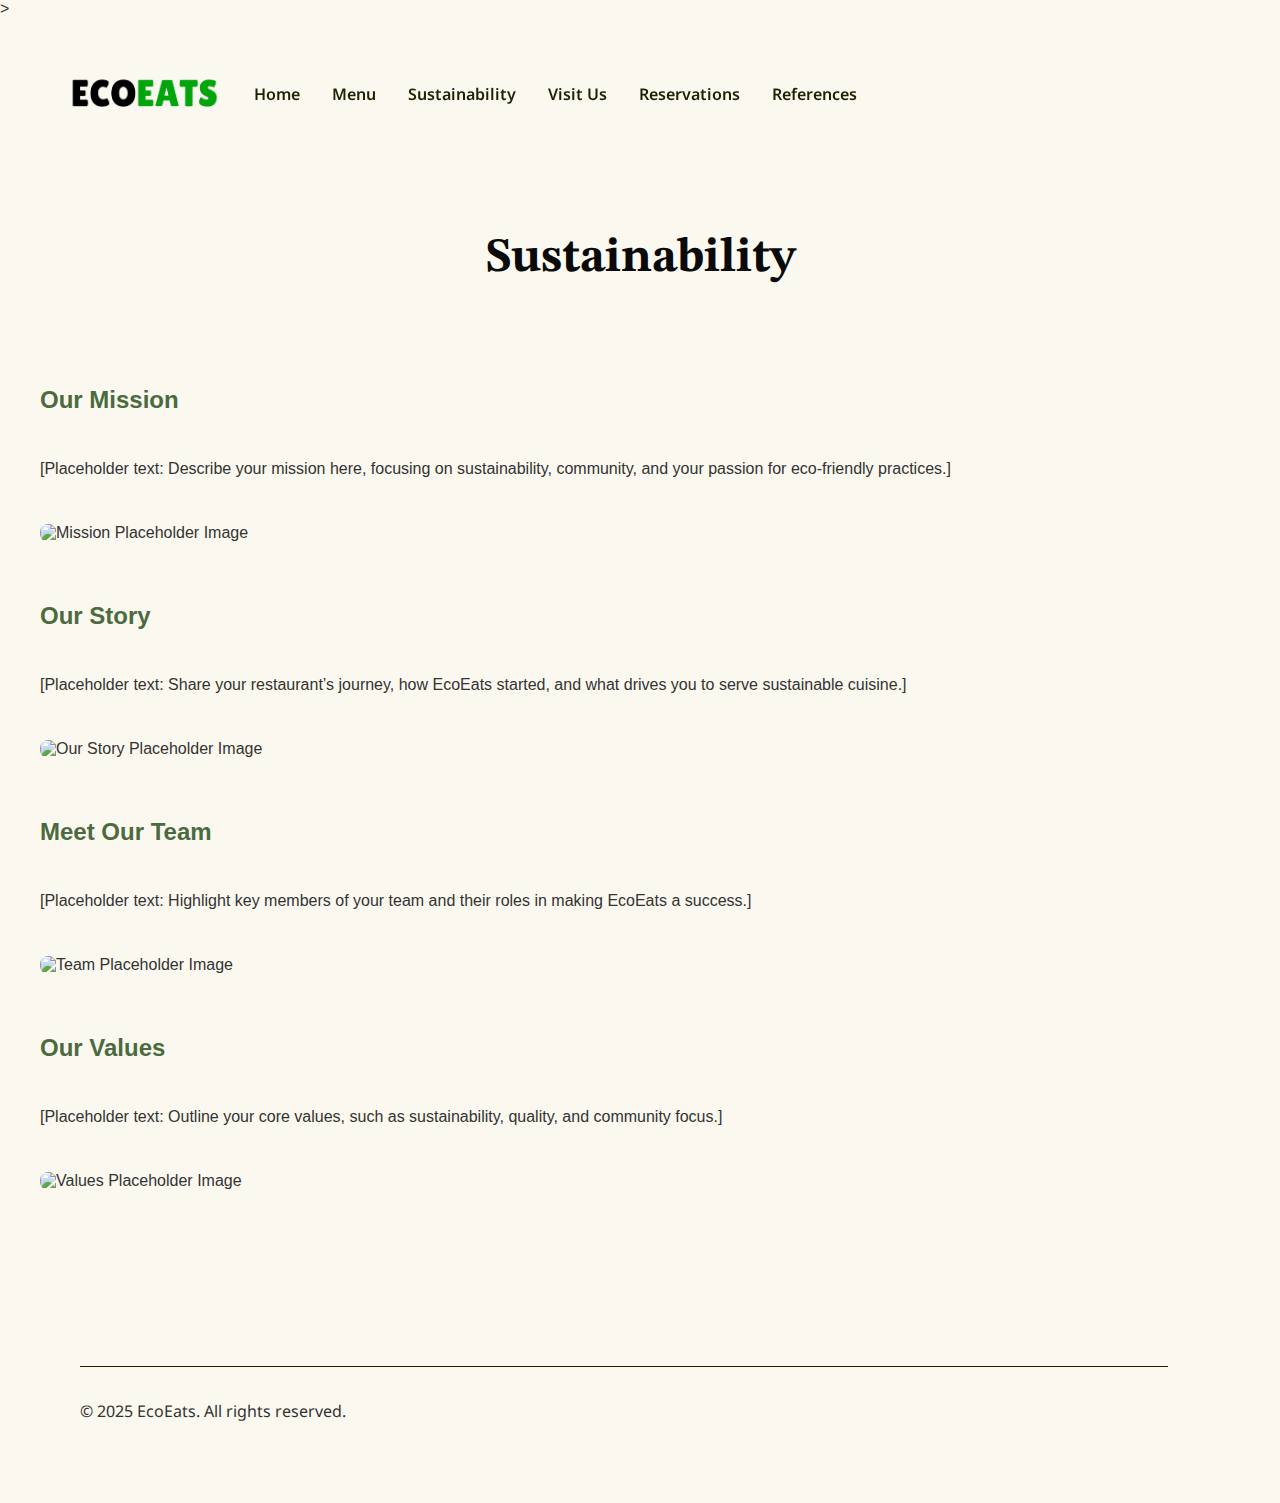
==== commit 870077f9: "Add files via upload" ====
--- a/aboutUs.html
+++ b/aboutUs.html
@@ -5,7 +5,8 @@
     <meta name="viewport" content="width=device-width, initial-scale=1.0">
     <link rel="stylesheet" href="https://fonts.googleapis.com/css2?family=Roboto:wght@400;700&display=swap">
     <link rel="stylesheet" href="https://fonts.googleapis.com/css2?family=Noto+Sans:wght@400;700&display=swap">>
-    <title>About Us - EcoEats</title>
+    <link rel="stylesheet" href="https://fonts.googleapis.com/css2?family=STIX+Two+Text:wght@400;700&display=swap">
+    <title>Sustainability - EcoEats</title>
     <link rel="stylesheet" href="./index.css" />
     <style>
         body {
@@ -98,6 +99,21 @@
             font-family: 'Noto Sans', sans-serif;
             line-height: 1.5;
         }
+
+        h1 {
+            font-size: 48px;
+            font-family: 'STIX Two Text', serif;
+            font-weight: 700;
+            line-height: 1.5;
+            color: #0a0a0a;
+        }
+        h2 {
+            color: #4b6a40;
+        }
+
+
+
+        
     </style>
 </head>
 <body>
@@ -119,10 +135,10 @@
                   <a href="./menu.html">Menu</a>
                 </span>
                 <span class="thq-link thq-body-small">
-                  <a href="./aboutUs.html">About Us</a>
-                </span>
-                <span class="thq-link thq-body-small">
-                  <a href="./contactUs.html">Contact Us</a>
+                  <a href="./aboutUs.html">Sustainability</a>
+                </span>
+                <span class="thq-link thq-body-small">
+                  <a href="./contactUs.html">Visit Us</a>
                 </span>
                 <span class="thq-link thq-body-small">
                   <a href="./reservations.html">Reservations</a>
@@ -163,10 +179,10 @@
                     <a href="./menu.html">Menu</a>
                   </span>
                   <span class="thq-link thq-body-small">
-                    <a href="./aboutUs.html">About Us</a>
-                  </span>
-                  <span class="thq-link thq-body-small">
-                    <a href="./contactUs.html">Contact Us</a>
+                    <a href="./aboutUs.html">Sustainability</a>
+                  </span>
+                  <span class="thq-link thq-body-small">
+                    <a href="./contactUs.html">Visit Us</a>
                   </span>
                   
                 <span class="thq-link thq-body-small">
@@ -181,7 +197,7 @@
         </header>
       </navbar-wrapper>
     <header>
-        <h1>About Us</h1>
+        <h1>Sustainability</h1>
     </header>
 
     <div class="container">
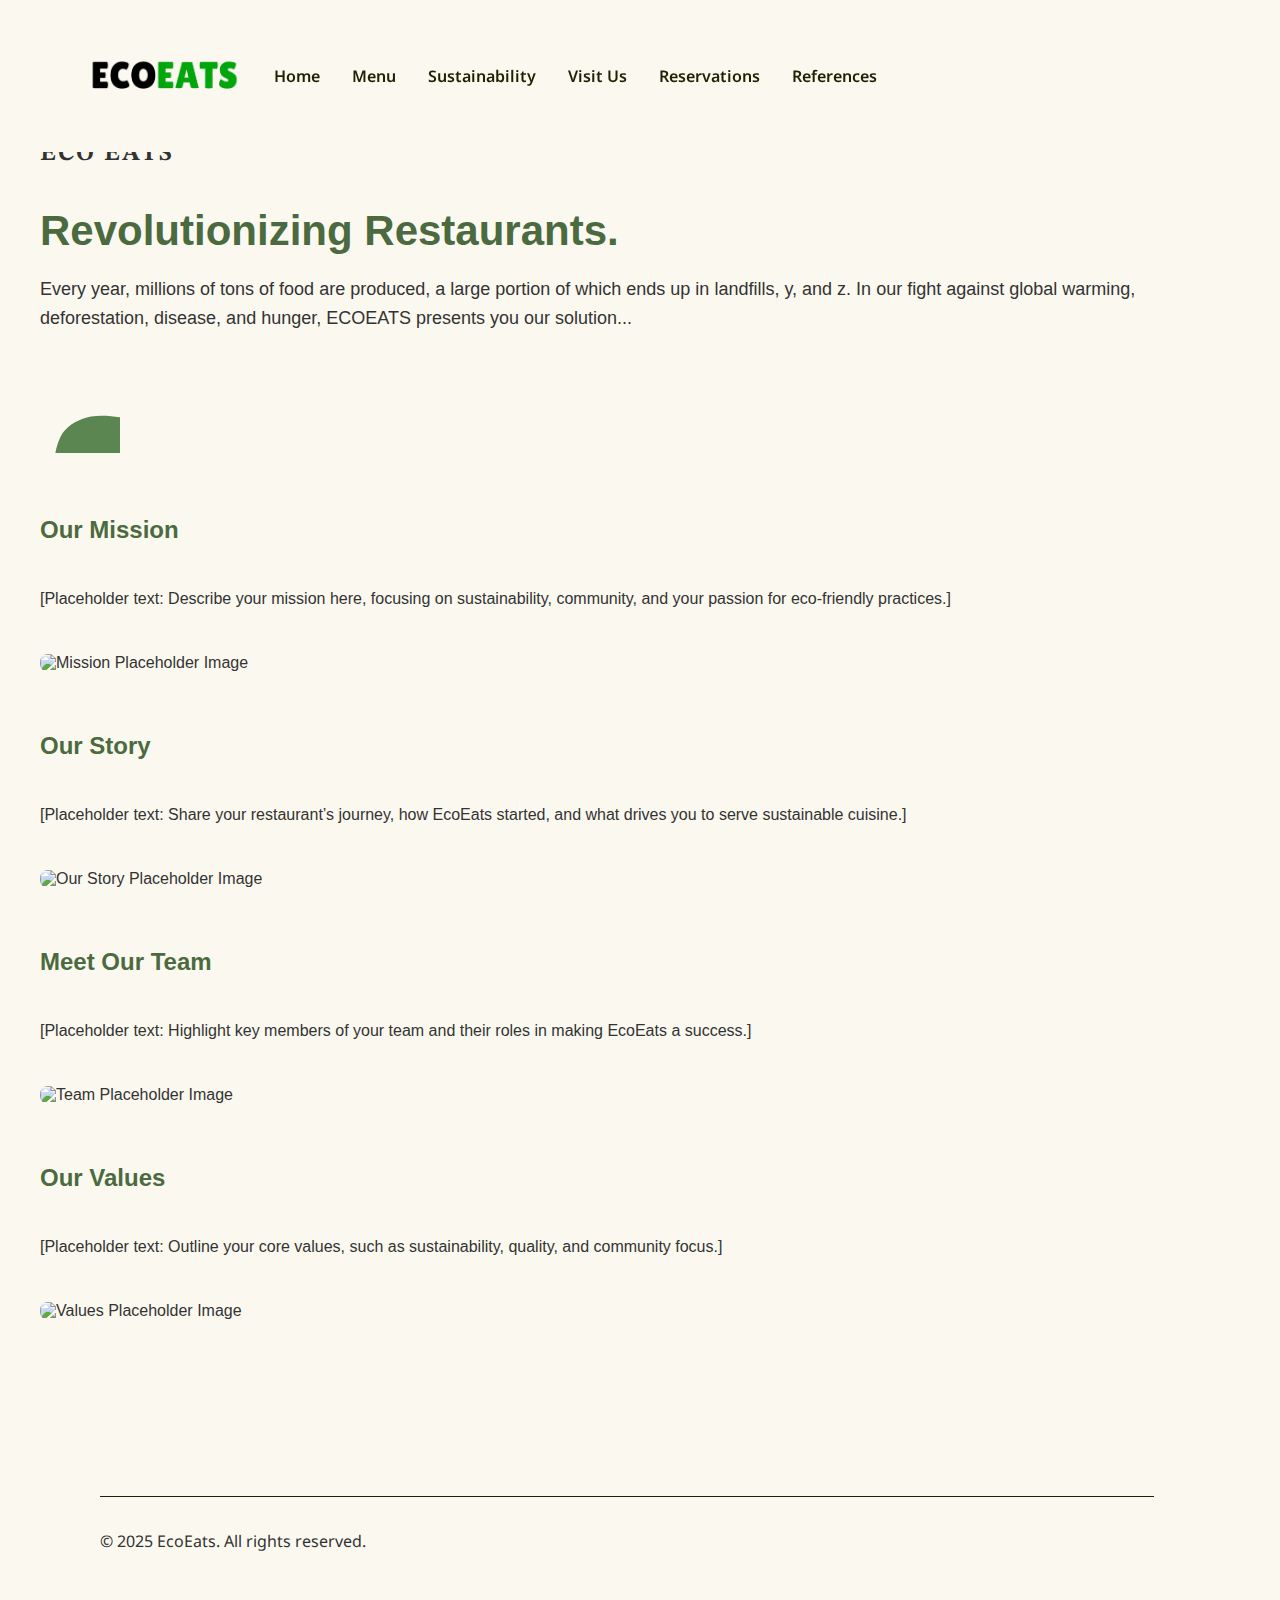
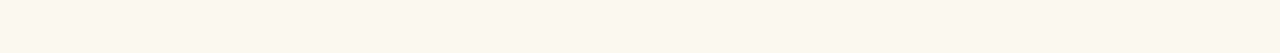
==== commit ec489af8: "Add files via upload" ====
--- a/aboutUs.html
+++ b/aboutUs.html
@@ -3,8 +3,9 @@
 <head>
     <meta charset="UTF-8">
     <meta name="viewport" content="width=device-width, initial-scale=1.0">
+    
     <link rel="stylesheet" href="https://fonts.googleapis.com/css2?family=Roboto:wght@400;700&display=swap">
-    <link rel="stylesheet" href="https://fonts.googleapis.com/css2?family=Noto+Sans:wght@400;700&display=swap">>
+    <link rel="stylesheet" href="https://fonts.googleapis.com/css2?family=Noto+Sans:wght@400;700&display=swap">
     <link rel="stylesheet" href="https://fonts.googleapis.com/css2?family=STIX+Two+Text:wght@400;700&display=swap">
     <title>Sustainability - EcoEats</title>
     <link rel="stylesheet" href="./index.css" />
@@ -14,7 +15,8 @@
             background-color: var(--dl-color-theme-neutral-light);
             color: #333;
             margin: 0;
-            padding: 0;
+            padding: 100px 20px 20px;
+            overflow-x: hidden; /* Prevent horizontal scrolling */
         }
         header {
             font-family: inherit;
@@ -30,9 +32,7 @@
             margin: 0 auto;
             padding: 20px;
         }
-        h1, h2 {
-            color: #5a7327;
-        }
+        
         .section {
             margin-bottom: 40px;
         }
@@ -88,74 +88,140 @@
             background-color: transparent;
         }
 
-        .thq-divider-horizontal {
+        .special-divider-horizontal {
             width: 85%;
             height: 1px;
             background-color: var(--dl-color-theme-neutral-dark);
         }
 
-        .thq-body-small {
+        .special-body-small {
             font-size: 16px;
             font-family: 'Noto Sans', sans-serif;
             line-height: 1.5;
         }
 
         h1 {
-            font-size: 48px;
-            font-family: 'STIX Two Text', serif;
             font-weight: 700;
             line-height: 1.5;
-            color: #0a0a0a;
+            font-family: 'STIX Two Text', serif;
         }
         h2 {
             color: #4b6a40;
         }
 
-
-
-        
+        .eco-eats {
+          font-size: 24px;
+          text-transform: uppercase;
+          letter-spacing: 2px;
+          margin-bottom: 10px;
+        }
+
+        .headline {
+          font-size: 42px;
+          font-weight: bold;
+          margin-bottom: 20px;
+        }
+
+        .description {
+          font-size: 18px;
+          line-height: 1.6;
+          margin-bottom: 40px;
+        }
+
+        .menu-toggle {
+            display: none;
+        }
+
+        .navbar-container {
+            background-color: var(--dl-color-theme-neutral-light);
+        }
+
+        .navbar-mobile-menu {
+            display: none;
+            flex-direction: column;
+            position: fixed;
+            top: 0;
+            left: 0;
+            width: 100%;
+            height: 100%;
+            background-color: var(--dl-color-theme-neutral-light);
+            z-index: 1000;
+        }
+
+        .menu-toggle:checked + .navbar-burger-menu + .navbar-mobile-menu {
+            display: flex;
+        }
+
+        .navbar-close-menu {
+            cursor: pointer;
+        }
+
+        .icon {
+          display: inline-block;
+          width: 80px;
+          height: 80px;
+        }
+
+        .icon svg {
+          width: 100%;
+          height: 100%;
+          fill: #4CAF50; 
+        }
+
     </style>
 </head>
 <body>
     <navbar-wrapper class="navbar-wrapper">
         <!--Navbar component-->
         <header class="navbar-container">
-          <header data-thq="thq-navbar" class="navbar-navbar-interactive">
+          <header data-thq="special-navbar" class="navbar-navbar-interactive">
             <img
               alt="EcoEats Logo"
               src="./ecoeatslogo.png"
               class="navbar-image1"
             />
-            <div data-thq="thq-navbar-nav" class="navbar-desktop-menu">
+            <div data-thq="special-navbar-nav" class="navbar-desktop-menu">
               <nav class="navbar-links1">
-                <span class="thq-link thq-body-small">
+                <span class="special-link special-body-small">
                   <a href="./index.html">Home</a>
                 </span>
-                <span class="thq-link thq-body-small">
+                <span class="special-link special-body-small">
                   <a href="./menu.html">Menu</a>
                 </span>
-                <span class="thq-link thq-body-small">
+                <span class="special-link special-body-small">
                   <a href="./aboutUs.html">Sustainability</a>
                 </span>
-                <span class="thq-link thq-body-small">
+                <span class="special-link special-body-small">
                   <a href="./contactUs.html">Visit Us</a>
                 </span>
-                <span class="thq-link thq-body-small">
+                <span class="special-link special-body-small">
                   <a href="./reservations.html">Reservations</a>
                 </span>
-                <span class="thq-link thq-body-small">
-                  <a href="./contactUs.html">References</a>
+                <span class="special-link special-body-small">
+                  <a href="./references.html">References</a>
                 </span>
               </nav>
             </div>
-            <div data-thq="thq-burger-menu" class="navbar-burger-menu">
+            <style>
+              .navbar-container {
+                position: fixed;
+                top: 0;
+                width: 100%;
+                z-index: 1000;
+              }
+              .home-container {
+                padding-top: 60px; /* Adjust this value based on the height of your navbar */
+              }
+              </style>
+            <input type="checkbox" id="menu-toggle" class="menu-toggle" />
+            <label for="menu-toggle" class="navbar-burger-menu">
               <svg viewBox="0 0 1024 1024" class="navbar-icon1">
                 <path
                   d="M128 554.667h768c23.552 0 42.667-19.115 42.667-42.667s-19.115-42.667-42.667-42.667h-768c-23.552 0-42.667 19.115-42.667 42.667s19.115 42.667 42.667 42.667zM128 298.667h768c23.552 0 42.667-19.115 42.667-42.667s-19.115-42.667-42.667-42.667h-768c-23.552 0-42.667 19.115-42.667 42.667s19.115 42.667 42.667 42.667zM128 810.667h768c23.552 0 42.667-19.115 42.667-42.667s-19.115-42.667-42.667-42.667h-768c-23.552 0-42.667 19.115-42.667 42.667s19.115 42.667 42.667 42.667z"
                 ></path>
               </svg>
-            </div>
-            <div data-thq="thq-mobile-menu" class="navbar-mobile-menu">
+            </label>
+            <div data-thq="special-mobile-menu" class="navbar-mobile-menu">
               <div class="navbar-nav">
                 <div class="navbar-top">
                   <img
@@ -163,42 +229,56 @@
                     src="./ecoeatslogo.png"
                     class="navbar-logo"
                   />
-                  <div data-thq="thq-close-menu" class="navbar-close-menu">
+                  <label for="menu-toggle" class="navbar-close-menu">
                     <svg viewBox="0 0 1024 1024" class="navbar-icon3">
                       <path
                         d="M810 274l-238 238 238 238-60 60-238-238-238 238-60-60 238-238-238-238 60-60 238 238 238-238z"
                       ></path>
                     </svg>
-                  </div>
+                  </label>
                 </div>
                 <nav class="navbar-links2">
-                  <span class="thq-link thq-body-small">
+                  <span class="special-link special-body-small">
                     <a href="./index.html">Home</a>
                   </span>
-                  <span class="thq-link thq-body-small">
+                  <span class="special-link special-body-small">
                     <a href="./menu.html">Menu</a>
                   </span>
-                  <span class="thq-link thq-body-small">
+                  <span class="special-link special-body-small">
                     <a href="./aboutUs.html">Sustainability</a>
                   </span>
-                  <span class="thq-link thq-body-small">
+                  <span class="special-link special-body-small">
                     <a href="./contactUs.html">Visit Us</a>
                   </span>
                   
-                <span class="thq-link thq-body-small">
+                <span class="special-link special-body-small">
                   <a href="./reservations.html">Reservations</a>
                 </span>
-                <span class="thq-link thq-body-small">
-                  <a href="./contactUs.html">References</a>
+                <span class="special-link special-body-small">
+                  <a href="./references.html">References</a>
                 </nav>
               </div>
             </div>
           </header>
         </header>
       </navbar-wrapper>
-    <header>
-        <h1>Sustainability</h1>
-    </header>
+      <div class="container">
+        <h1 class="eco-eats">ECO EATS</h1>
+        <h2 class="headline">Revolutionizing Restaurants.</h2>   
+        <p class="description">
+          Every year, millions of tons of food are produced, 
+          a large portion of which ends up in landfills, y, and z. 
+          In our fight against global warming, deforestation, disease, and hunger, 
+          ECOEATS presents you our solution...
+        </p>
+       <div class="icon">
+        <svg version="1.1" xmlns="http://www.w3.org/2000/svg" width="512" height="512">
+          <path d="M0 0 C1.41962036 -0.02102783 1.41962036 -0.02102783 2.86791992 -0.04248047 C18.82440295 0.06588746 31.10447778 6.24889507 42.25 17.375 C43.08144531 18.18904297 43.08144531 18.18904297 43.9296875 19.01953125 C58.182402 34.235267 63.9791221 56.65695449 63.4921875 77 C59.85927079 127.62645225 34.62451413 175.71070763 12.25 220.375 C13.02859375 220.24222656 13.8071875 220.10945312 14.609375 219.97265625 C21.97513953 218.81008742 29.30989635 218.03246609 36.75 217.5625 C37.59788086 217.49748291 38.44576172 217.43246582 39.31933594 217.36547852 C44.46748963 217.08315712 47.78512375 217.47146084 52.25 220.375 C56.08912234 224.32076463 58.15173808 228.12689768 58.3203125 233.69921875 C58.0072148 239.71253631 56.67033989 245.07666525 52.25 249.375 C46.76639782 252.79173703 41.75340953 254.0712965 35.37475586 254.56347656 C34.52651749 254.64208923 33.67827911 254.7207019 32.80433655 254.80169678 C30.02564818 255.05526195 27.24558056 255.28571299 24.46484375 255.515625 C22.51994684 255.68793808 20.57516945 255.86160495 18.63050842 256.03656006 C13.52661434 256.49169625 8.4211965 256.92678663 3.31524658 257.3581543 C-0.84680915 257.71324275 -5.0075237 258.08276439 -9.16825199 258.45303726 C-14.14428672 258.89553413 -19.12088944 259.331448 -24.09765625 259.765625 C-25.04129595 259.84814766 -25.98493565 259.93067032 -26.95717049 260.01569366 C-29.63921083 260.24867252 -32.32159097 260.47718659 -35.00415039 260.70410156 C-35.78928009 260.77262329 -36.57440979 260.84114502 -37.3833313 260.91174316 C-51.31878455 262.07284882 -51.31878455 262.07284882 -56.75 258.375 C-66.54111769 248.84092836 -65.41379824 233.39031118 -66.4765625 220.609375 C-66.63027025 218.80337376 -66.78436027 216.99740503 -66.93881226 215.19146729 C-67.25969485 211.42641691 -67.57703275 207.66109085 -67.89160156 203.89550781 C-68.29390685 199.08131235 -68.70351454 194.26777307 -69.11556435 189.45440292 C-69.43360042 185.73304721 -69.74859793 182.01143934 -70.062603 178.28974152 C-70.21256894 176.51474998 -70.36327748 174.73982102 -70.51475906 172.96495819 C-70.72584952 170.4843635 -70.93304191 168.0034731 -71.13916016 165.52246094 C-71.20147324 164.7981488 -71.26378632 164.07383667 -71.32798767 163.32757568 C-72.41397062 150.07122216 -72.41397062 150.07122216 -68.75 143.375 C-63.31232716 138.33520566 -59.44159904 137.90839846 -52.16015625 137.96484375 C-47.01209446 138.58402644 -43.3121411 140.62781261 -39.75 144.375 C-34.28649373 153.49357923 -34.72085843 165.50537635 -33.69140625 175.8984375 C-33.60024536 176.81455811 -33.50908447 177.73067871 -33.41516113 178.67456055 C-33.19298318 180.90799531 -32.97127124 183.14147526 -32.75 185.375 C-18.09115963 156.6283003 -4.05442202 127.98903926 6.8125 97.5625 C7.0612085 96.87142151 7.30991699 96.18034302 7.56616211 95.46832275 C12.83138201 80.74290499 16.37908006 65.90855901 18.25 50.375 C-2.338269 54.71376388 -21.19813359 61.47430424 -39.75 71.375 C-40.63526367 71.84035156 -41.52052734 72.30570312 -42.43261719 72.78515625 C-60.75643346 82.42472862 -78.39491664 92.87718539 -95.40795898 104.67944336 C-111.00496739 115.4991721 -111.00496739 115.4991721 -117.75 114.375 C-125.49135658 112.47138773 -130.18916683 107.92648723 -135.75 102.375 C-136.34167969 101.79492188 -136.93335938 101.21484375 -137.54296875 100.6171875 C-143.48711457 94.29102717 -147.3591106 85.65200696 -148 77 C-147.61315543 71.3907538 -145.98756449 68.53310338 -141.890625 64.69921875 C-136.77440708 60.41493834 -131.15839947 56.86804197 -125.5625 53.25 C-124.98764862 52.87716888 -124.41279724 52.50433777 -123.82052612 52.12020874 C-44.10660081 0.44548551 -44.10660081 0.44548551 0 0 Z " fill="#5B8551" transform="translate(432.75,33.625)"/>
+          <path d="M0 0 C1.4854834 0.76763672 1.4854834 0.76763672 3.00097656 1.55078125 C25.28273125 13.12294299 46.22920971 26.93972229 67 41 C66.93143799 40.21206055 66.86287598 39.42412109 66.79223633 38.61230469 C64.75148272 14.73713182 64.75148272 14.73713182 70 8 C74.3690657 3.3721034 78.60673805 0.41275273 85.05078125 -0.37109375 C92.44181119 -0.52156981 97.40315267 -0.02519784 103 5 C111.50397576 13.31499852 111.72305822 24.38666442 112.67578125 35.62109375 C112.81026259 37.13131987 112.94529779 38.64149677 113.08085632 40.15162659 C113.36113109 43.3036999 113.63319853 46.45634904 113.8996582 49.60961914 C114.23998305 53.62661147 114.60312541 57.64116206 114.97279072 61.65554714 C115.25658204 64.76987669 115.52691898 67.88526835 115.79347801 71.0011158 C115.92188239 72.48089097 116.05461557 73.96029781 116.19198036 75.43926811 C117.0606805 84.88031395 117.65027482 93.59751671 113.375 102.3125 C106.92304033 109.61340173 98.71292424 111.92171312 89.19775391 112.79370117 C87.88594147 112.91690231 86.57412903 113.04010345 85.2225647 113.16703796 C83.80726708 113.29275927 82.39193198 113.41805913 80.9765625 113.54296875 C79.50594091 113.67669393 78.03535014 113.81075841 76.56478882 113.94514465 C73.49052232 114.22441668 70.41585208 114.49857632 67.34082031 114.76928711 C63.42071961 115.11494831 59.50207885 115.47485687 55.58364296 115.83884716 C52.54883199 116.11887401 49.51330826 116.3904567 46.47751999 116.65966225 C45.03334084 116.78887639 43.58940354 116.9208267 42.14574051 117.05568504 C23.50468419 118.78670175 23.50468419 118.78670175 16.8125 115.375 C11.15071903 110.59394051 6.56886293 105.79564677 5.6640625 98.16796875 C5.56345829 90.49186779 6.32090048 85.08892327 11.54296875 79.28515625 C18.09482419 73.15309933 24.91001858 71.72392649 33.6796875 71.2109375 C36.02382936 71.13991838 36.02382936 71.13991838 38 70 C10.85455675 52.46984008 -17.28500802 35.43231012 -48 25 C-49.0621875 24.62101562 -50.124375 24.24203125 -51.21875 23.8515625 C-58.907139 21.38675544 -69.10702504 20.07330448 -76.7578125 23.0859375 C-80.38240829 26.18010464 -81.65515843 29.63640918 -82.32470703 34.22558594 C-84.81928185 67.5183038 -69.57382754 101.39009324 -56 131 C-55.00250644 133.2095913 -54.00511475 135.41922859 -53.0078125 137.62890625 C-43.23684092 159.11385443 -32.6587373 180.26325603 -20.88012695 200.72509766 C-17.35512133 206.90095045 -16.32439943 211.93690313 -17 219 C-18.68705787 223.70600353 -20.83290666 226.25581658 -25 229 C-31.64638612 231.75022874 -38.83109966 229.9146232 -45.203125 227.37109375 C-66.65420619 216.85527043 -76.95306787 187.72738495 -86.83154297 167.38574219 C-88.21412634 164.56279929 -89.6259701 161.75506855 -91.03515625 158.9453125 C-108.72633071 123.35399264 -124.41617701 86.16346727 -132 47 C-132.24492187 45.78054687 -132.48984375 44.56109375 -132.7421875 43.3046875 C-135.81255861 25.51335904 -136.13583975 5.34971192 -126.72265625 -10.5625 C-120.04587042 -20.00992485 -109.12785581 -25.30669671 -98 -27.625 C-63.87089975 -31.64018827 -29.48863191 -15.41310289 0 0 Z " fill="#5B8551" transform="translate(149,71)"/>
+          <path d="M0 0 C4.51745988 5.86048849 5.83335465 10.7462933 5 18 C3.20256807 23.85449256 0.47757862 27.08639435 -5 30 C-8.31796019 31.10598673 -11.14608524 31.30651213 -14.63671875 31.53515625 C-15.93544922 31.62216797 -17.23417969 31.70917969 -18.57226562 31.79882812 C-19.94400494 31.88680424 -21.3157498 31.97469376 -22.6875 32.0625 C-24.07098756 32.15393414 -25.45445148 32.24572683 -26.83789062 32.33789062 C-30.225044 32.56212726 -33.61239699 32.78267968 -37 33 C-36.32533691 33.73081787 -35.65067383 34.46163574 -34.95556641 35.21459961 C-29.9331735 40.66688311 -25.13217437 46.2232603 -20.47265625 51.9921875 C-17.58319725 55.50701125 -14.61321307 58.94413715 -11.625 62.375 C-7.07476541 67.59985633 -2.56319765 72.85315639 1.90136719 78.15136719 C5.28481904 82.16384132 8.70095086 86.14714813 12.125 90.125 C16.46237867 95.16643102 20.69564541 100.28117461 24.88671875 105.4453125 C28.1514958 109.39201156 31.5610345 113.20495633 35 117 C41.17820108 109.72672095 46.86759381 102.16830202 52.49267578 94.46557617 C56.56849357 88.90057996 60.74071279 83.42558466 65 78 C70.33322184 71.19997505 75.50229383 64.29724587 80.60498047 57.32299805 C85.70285984 50.36857118 90.91064934 43.50199508 96.15942383 36.66088867 C99.29577973 32.56927416 102.40696857 28.4666186 105.43359375 24.29296875 C105.9651709 23.56489014 106.49674805 22.83681152 107.04443359 22.08666992 C108.01614757 20.75099295 108.97955541 19.40920867 109.93212891 18.05981445 C113.67008316 12.94170309 117.85500853 9.04833049 124 7 C133.84216083 6.1579638 141.69090176 7.02009712 149.69921875 13.0234375 C156.11435255 18.51142058 160.60346507 23.27368644 162 31.8125 C162.4815941 41.18025182 157.42577905 48.42954874 151.6875 55.375 C150.42664958 56.9478288 149.16759719 58.52210032 147.91015625 60.09765625 C146.93973389 61.30639404 146.93973389 61.30639404 145.94970703 62.53955078 C142.75759086 66.56786869 139.69308449 70.68940655 136.625 74.8125 C131.43823134 81.7622024 126.20626595 88.67477213 120.9375 95.5625 C115.89308677 102.16179801 110.90944622 108.79970421 106 115.5 C100.43649214 123.09294362 94.76404481 130.59639762 89.04663086 138.07397461 C84.35410974 144.21375905 79.6967467 150.37862769 75.0625 156.5625 C74.43802979 157.39257568 73.81355957 158.22265137 73.17016602 159.07788086 C70.51067522 162.61804966 67.86715067 166.1633699 65.30859375 169.77734375 C59.89280016 177.33746171 55.4646792 181.75310446 46.1640625 183.74609375 C35.94084877 184.94556829 26.932369 181.12033458 19.015625 174.87109375 C15.81364971 171.89871747 13.17460649 168.53822331 10.47265625 165.11328125 C7.78801946 161.73309875 5.00640057 158.45553357 2.1875 155.1875 C1.683396 154.60121826 1.17929199 154.01493652 0.65991211 153.41088867 C-0.89222163 151.60624766 -2.44588201 149.80293238 -4 148 C-15.4242669 134.74670726 -15.4242669 134.74670726 -20.4375 128.5625 C-25.59186792 122.21723119 -30.97362765 116.07490552 -36.34033203 109.90966797 C-43.24042148 101.97020053 -50.0869637 93.99733994 -56.671875 85.79296875 C-60.0192824 81.77720317 -63.51159067 77.89333298 -67 74 C-66.98428955 74.87736816 -66.9685791 75.75473633 -66.95239258 76.65869141 C-66.90105624 79.93511952 -66.86355003 83.21111598 -66.83520508 86.48779297 C-66.82018175 87.90192437 -66.79975695 89.31600968 -66.77368164 90.72998047 C-66.73701046 92.77062397 -66.72020964 94.81064792 -66.70703125 96.8515625 C-66.6913208 98.07697754 -66.67561035 99.30239258 -66.65942383 100.56494141 C-67.16518226 105.66603183 -68.76957234 108.88961406 -72.5625 112.3125 C-77.75902787 115.91009622 -82.8136472 115.6813505 -89 115 C-93.58960501 113.31253825 -96.29313912 111.09449426 -98.9375 107 C-100.75605082 101.86526827 -101.21592818 96.88733031 -101.48071289 91.47509766 C-101.5198732 90.73458664 -101.55903351 89.99407562 -101.59938049 89.23112488 C-101.72740785 86.79227628 -101.85013188 84.35319326 -101.97265625 81.9140625 C-102.0606375 80.21160506 -102.14889342 78.50916179 -102.2374115 76.80673218 C-102.42203365 73.24105939 -102.60418231 69.67527186 -102.78442383 66.109375 C-103.01491302 61.55089 -103.250211 56.9926697 -103.48720646 52.43451881 C-103.66968578 48.91890876 -103.8502643 45.40320317 -104.03021049 41.88746262 C-104.11630055 40.20740952 -104.20281876 38.5273783 -104.28978157 36.84737015 C-104.41123668 34.49289902 -104.53029453 32.13831855 -104.64868164 29.78369141 C-104.68451355 29.0967067 -104.72034546 28.40972198 -104.75726318 27.70191956 C-105.42757461 14.1696343 -105.42757461 14.1696343 -102 8 C-97.52986942 3.13166813 -92.49324225 0.86350729 -85.96044922 0.51342773 C-84.98107391 0.45674423 -84.00169861 0.40006073 -82.99264526 0.34165955 C-81.41460617 0.26341698 -81.41460617 0.26341698 -79.8046875 0.18359375 C-78.7026297 0.12220718 -77.6005719 0.06082062 -76.46511841 -0.00242615 C-72.9354623 -0.197135 -69.40530532 -0.37998114 -65.875 -0.5625 C-63.55334292 -0.68867349 -61.23172765 -0.81561897 -58.91015625 -0.94335938 C-53.30664036 -1.24977196 -47.70264851 -1.54595985 -42.09835815 -1.83782959 C-39.18464639 -1.99033547 -36.2711282 -2.14602928 -33.35766602 -2.30322266 C-32.49758942 -2.34938217 -31.63751282 -2.39554169 -30.75137329 -2.44309998 C-29.1923246 -2.52678356 -27.63330082 -2.61093359 -26.0743103 -2.69569397 C-6.19091225 -3.75313094 -6.19091225 -3.75313094 0 0 Z " fill="#5A8551" transform="translate(244,307)"/>
+          </svg>          
+        </div>
+      </div>
 
     <div class="container">
         <!-- Mission Section -->
@@ -240,14 +320,14 @@
 
     <footer-wrapper class="footer-wrapper">
         <!--Footer component-->
-        <footer class="footer-footer1 thq-section-padding">
+        <footer class="footer-footer1 special-section-padding">
           <div class="footer-credits">
-            <div class="thq-divider-horizontal"></div>
-              <span class="thq-body-small">
+            <div class="special-divider-horizontal"></div>
+              <span class="special-body-small">
                 <span>© 2025 EcoEats. All rights reserved.</span>
               </span>
           </div>
         </footer>
       </footer-wrapper>
 </body>
-</html>
+</html>--- a/index.css
+++ b/index.css
@@ -1734,7 +1734,7 @@
     transform: none !important;
   }
   
-  .thq-input {
+  .special-input {
     color: var(--dl-color-theme-neutral-dark);
     cursor: auto;
     outline: none;
@@ -1747,11 +1747,11 @@
     background-color: var(--dl-color-theme-neutral-light);
   }
   
-  .thq-input:focus {
+  .special-input:focus {
     outline: 1px solid var(--dl-color-theme-primary1);
   }
   
-  .thq-button-filled {
+  .special-button-filled {
     gap: var(--dl-space-space-halfunit);
     fill: var(--dl-color-theme-secondary1);
     color: var(--dl-color-theme-secondary1);
@@ -1772,14 +1772,14 @@
     background-color: var(--dl-color-theme-primary1);
   }
   
-  .thq-button-filled:hover {
+  .special-button-filled:hover {
     fill: var(--dl-color-theme-secondary2);
     color: var(--dl-color-theme-secondary2);
     border-color: var(--dl-color-theme-primary2);
     background-color: var(--dl-color-theme-primary2);
   }
   
-  .thq-button-outline {
+  .special-button-outline {
     gap: var(--dl-space-space-halfunit);
     fill: var(--dl-color-theme-primary1);
     color: var(--dl-color-theme-primary1);
@@ -1799,14 +1799,14 @@
     justify-content: center;
   }
   
-  .thq-button-outline:hover {
+  .special-button-outline:hover {
     fill: var(--dl-color-theme-secondary2);
     color: var(--dl-color-theme-secondary2);
     border-color: var(--dl-color-theme-primary2);
     background-color: var(--dl-color-theme-primary2);
   }
   
-  .thq-button-flat {
+  .special-button-flat {
     gap: var(--dl-space-space-halfunit);
     fill: var(--dl-color-theme-primary1);
     color: var(--dl-color-theme-primary1);
@@ -1826,54 +1826,54 @@
     justify-content: center;
   }
   
-  .thq-button-flat:hover {
+  .special-button-flat:hover {
     fill: var(--dl-color-theme-secondary1);
     color: var(--dl-color-theme-secondary1);
     border-color: var(--dl-color-theme-primary2);
     background-color: var(--dl-color-theme-primary2);
   }
   
-  .thq-heading-1 {
+  .special-heading-1 {
     font-size: 48px;
     font-family: STIX Two Text;
     font-weight: 700;
     line-height: 1.5;
   }
   
-  .thq-heading-2 {
+  .special-heading-2 {
     font-size: 35px;
     font-family: STIX Two Text;
     font-weight: 600;
     line-height: 1.5;
   }
   
-  .thq-heading-3 {
+  .special-heading-3 {
     font-size: 26px;
     font-family: STIX Two Text;
     font-weight: 600;
     line-height: 1.5;
   }
   
-  .thq-body-large {
+  .special-body-large {
     font-size: 18px;
     font-family: Noto Sans;
     line-height: 1.5;
   }
   
-  .thq-body-small {
+  .special-body-small {
     font-size: 16px;
     font-family: Noto Sans;
     line-height: 1.5;
   }
   
-  .thq-team-image-round {
+  .special-team-image-round {
     width: 80px;
     height: 80px;
     object-fit: cover;
     border-radius: 50%;
   }
   
-  .thq-section-padding {
+  .special-section-padding {
     width: 100%;
     display: flex;
     padding: var(--dl-space-space-fiveunits);
@@ -1882,45 +1882,45 @@
     flex-direction: column;
   }
   
-  .thq-section-max-width {
+  .special-section-max-width {
     width: 100%;
     max-width: var(--dl-size-size-maxwidth);
   }
   
-  .thq-img-ratio-1-1 {
+  .special-img-ratio-1-1 {
     width: 100%;
     object-fit: cover;
     aspect-ratio: 1/1;
     border-radius: var(--dl-radius-radius-imageradius);
   }
   
-  .thq-img-ratio-16-9 {
+  .special-img-ratio-16-9 {
     width: 100%;
     object-fit: cover;
     aspect-ratio: 16/9;
     border-radius: var(--dl-radius-radius-imageradius);
   }
   
-  .thq-img-ratio-4-3 {
+  .special-img-ratio-4-3 {
     width: 100%;
     object-fit: cover;
     aspect-ratio: 4/3;
     border-radius: var(--dl-radius-radius-imageradius);
   }
   
-  .thq-img-ratio-4-6 {
+  .special-img-ratio-4-6 {
     width: 100%;
     object-fit: cover;
     aspect-ratio: 4/6;
     border-radius: var(--dl-radius-radius-imageradius);
   }
   
-  .thq-img-round {
+  .special-img-round {
     width: 100%;
     border-radius: var(--dl-radius-radius-round);
   }
   
-  .thq-flex-column {
+  .special-flex-column {
     gap: var(--dl-space-space-twounits);
     display: flex;
     overflow: hidden;
@@ -1929,7 +1929,7 @@
     flex-direction: column;
   }
   
-  .thq-flex-row {
+  .special-flex-row {
     gap: var(--dl-space-space-twounits);
     display: flex;
     overflow: hidden;
@@ -1937,19 +1937,19 @@
     align-items: center;
   }
   
-  .thq-grid-6 {
+  .special-grid-6 {
     display: grid;
     grid-gap: var(--dl-space-space-twounits);
     grid-template-columns: 1fr 1fr 1fr 1fr 1fr 1fr;
   }
   
-  .thq-grid-5 {
+  .special-grid-5 {
     display: grid;
     grid-gap: var(--dl-space-space-twounits);
     grid-template-columns: 1fr 1fr 1fr 1fr 1fr;
   }
   
-  .thq-card {
+  .special-card {
     gap: var(--dl-space-space-oneandhalfunits);
     display: flex;
     padding: var(--dl-space-space-twounits);
@@ -1958,35 +1958,35 @@
     flex-direction: column;
   }
   
-  .thq-box-shadow {
+  .special-box-shadow {
     box-shadow: 0px 0px 5px -2px var(--dl-color-theme-neutral-dark);
   }
   
-  .thq-grid-3 {
+  .special-grid-3 {
     display: grid;
     grid-gap: var(--dl-space-space-twounits);
     grid-template-columns: 1fr 1fr 1fr;
   }
   
-  .thq-grid-4 {
+  .special-grid-4 {
     display: grid;
     grid-gap: var(--dl-space-space-twounits);
     grid-template-columns: 1fr 1fr 1fr 1fr;
   }
   
-  .thq-grid-2 {
+  .special-grid-2 {
     width: 100%;
     display: grid;
     grid-gap: var(--dl-space-space-twounits);
     grid-template-columns: 1fr 1fr;
   }
   
-  .thq-checkbox {
+  .special-checkbox {
     width: var(--dl-size-size-xsmall);
     height: var(--dl-size-size-xsmall);
   }
   
-  .thq-select {
+  .special-select {
     cursor: pointer;
     appearance: none;
     padding-top: var(--dl-space-space-halfunit);
@@ -2000,39 +2000,39 @@
     background-position: right 8px center;
   }
   
-  .thq-divider-horizontal {
+  .special-divider-horizontal {
     width: 100%;
     height: 1px;
     background-color: var(--dl-color-theme-neutral-dark);
   }
   
-  .thq-icon-small {
+  .special-icon-small {
     width: 24px;
     height: 24px;
   }
   
-  .thq-button-icon {
+  .special-button-icon {
     fill: var(--dl-color-theme-secondary1);
     padding: 3px;
     transition: 0.3s;
     border-radius: var(--dl-radius-radius-round);
   }
   
-  .thq-button-icon:hover {
+  .special-button-icon:hover {
     fill: var(--dl-color-theme-secondary2);
   }
   
-  .thq-icon-medium {
+  .special-icon-medium {
     width: var(--dl-size-size-small);
     height: var(--dl-size-size-small);
   }
   
-  .thq-icon-x-small {
+  .special-icon-x-small {
     width: var(--dl-size-size-xsmall);
     height: var(--dl-size-size-xsmall);
   }
   
-  .thq-link {
+  .special-link {
     cursor: pointer;
     display: inline-block;
     overflow: hidden;
@@ -2045,17 +2045,17 @@
     -webkit-text-fill-color: transparent;
   }
   
-  .thq-link:hover {
+  .special-link:hover {
     background-position: 0 100%;
   }
   
-  .thq-grid-auto-300 {
+  .special-grid-auto-300 {
     display: grid;
     grid-gap: var(--dl-space-space-oneandhalfunits);
     grid-template-columns: repeat(auto-fit, minmax(300px, 1fr));
   }
   
-  .thq-animated-group-vertical-reverse {
+  .special-animated-group-vertical-reverse {
     gap: var(--dl-space-space-unit);
     width: 100%;
     display: flex;
@@ -2066,7 +2066,7 @@
     animation-direction: reverse;
   }
   
-  .thq-animated-group-horizontal-reverse {
+  .special-animated-group-horizontal-reverse {
     gap: var(--dl-space-space-unit);
     display: flex;
     animation: scroll-x 20s linear infinite;
@@ -2077,7 +2077,7 @@
     animation-direction: reverse;
   }
   
-  .thq-animated-group-vertical {
+  .special-animated-group-vertical {
     gap: var(--dl-space-space-unit);
     width: 100%;
     display: flex;
@@ -2087,7 +2087,7 @@
     justify-content: space-around;
   }
   
-  .thq-animated-group-horizontal {
+  .special-animated-group-horizontal {
     gap: var(--dl-space-space-unit);
     display: flex;
     animation: scroll-x 20s linear infinite;
@@ -2097,36 +2097,36 @@
     justify-content: space-around;
   }
   
-  .thq-animated-group-container-vertical {
+  .special-animated-group-container-vertical {
     gap: var(--dl-space-space-unit);
     display: flex;
     overflow: hidden;
     flex-direction: column;
   }
   
-  .thq-animated-group-container-horizontal {
+  .special-animated-group-container-horizontal {
     gap: var(--dl-space-space-unit);
     display: flex;
     overflow: hidden;
   }
   
-  .thq-mask-image-vertical {
+  .special-mask-image-vertical {
     mask-image: linear-gradient(to bottom, transparent, black 1%, black 99%, transparent);
   }
   
-  .thq-mask-image-horizontal {
+  .special-mask-image-horizontal {
     mask-image: linear-gradient(to right, transparent, black 1%, black 99%, transparent);
   }
   
-  .thq-img-scale {
+  .special-img-scale {
     transition: 0.3s;
   }
   
-  .thq-img-scale:hover {
+  .special-img-scale:hover {
     scale: 1.05;
   }
   
-  .thq-animated-card-bg-1 {
+  .special-animated-card-bg-1 {
     width: 100%;
     height: 100%;
     transition: transform 0.3s;
@@ -2134,13 +2134,13 @@
     background-color: var(--dl-color-theme-accent1);
   }
   
-  .thq-animated-card-bg-2 {
+  .special-animated-card-bg-2 {
     transition: transform 0.3s;
     border-radius: var(--dl-radius-radius-cardradius);
     background-color: var(--dl-color-theme-accent2);
   }
   
-  .thq-button-animated {
+  .special-button-animated {
     outline: none;
     z-index: 1;
     overflow: hidden;
@@ -2148,28 +2148,28 @@
     border-width: 2px;
   }
   
-  .thq-input::placeholder {
+  .special-input::placeholder {
     text-align: center;
     vertical-align: middle;
   }
   
-  .thq-animated-group-container-vertical:hover div {
+  .special-animated-group-container-vertical:hover div {
     animation-play-state: paused;
   }
   
-  .thq-animated-group-container-horizontal:hover div {
+  .special-animated-group-container-horizontal:hover div {
     animation-play-state: paused;
   }
   
-  .thq-animated-card-bg-2:has([data-animated="true"]:hover) {
+  .special-animated-card-bg-2:has([data-animated="true"]:hover) {
     transform: translate3d(0px, 0px, 0px) scale3d(1, 1, 1) rotateX(0deg) rotateY(0deg) rotateZ(3deg) skew(0deg, 0deg);
   }
   
-  .thq-animated-card-bg-1:has([data-animated="true"]:hover) {
+  .special-animated-card-bg-1:has([data-animated="true"]:hover) {
     transform: translate3d(0px, 0px, 0px) scale3d(1, 1, 1) rotateX(0deg) rotateY(0deg) rotateZ(-6deg) skew(0deg, 0deg);
   }
   
-  .thq-button-animated:before {
+  .special-button-animated:before {
     top: 0;
     left: -20%;
     color: var(--dl-color-theme-neutral-light);
@@ -2186,7 +2186,7 @@
     transition-timing-function: cubic-bezier(0.5, 1.6, 0.4, 0.7);
   }
   
-  .thq-button-animated:hover::before {
+  .special-button-animated:hover::before {
     color: var(--dl-color-theme-neutral-light);
     z-index: -1;
     transform: scaleX(1);
@@ -2202,83 +2202,83 @@
   }
   
   @media(max-width: 991px) {
-    .thq-grid-4 {
+    .special-grid-4 {
       grid-template-columns: 1fr 1fr 1fr;
     }
   }
   
   @media(max-width: 767px) {
-    .thq-section-padding {
+    .special-section-padding {
       padding: var(--dl-space-space-threeunits);
     }
-    .thq-flex-column {
+    .special-flex-column {
       gap: var(--dl-space-space-oneandhalfunits);
     }
-    .thq-flex-row {
+    .special-flex-row {
       gap: var(--dl-space-space-oneandhalfunits);
     }
-    .thq-grid-6 {
+    .special-grid-6 {
       grid-gap: var(--dl-space-space-oneandhalfunits);
       grid-template-columns: 1fr 1fr 1fr;
     }
-    .thq-grid-5 {
+    .special-grid-5 {
       grid-gap: var(--dl-space-space-oneandhalfunits);
       grid-template-columns: 1fr 1fr 1fr;
     }
-    .thq-card {
+    .special-card {
       padding: var(--dl-space-space-oneandhalfunits);
     }
-    .thq-grid-3 {
+    .special-grid-3 {
       grid-gap: var(--dl-space-space-oneandhalfunits);
       grid-template-columns: 1fr 1fr;
     }
-    .thq-grid-4 {
+    .special-grid-4 {
       grid-gap: var(--dl-space-space-oneandhalfunits);
       flex-direction: row;
       grid-template-columns: 1fr 1fr;
     }
-    .thq-grid-2 {
+    .special-grid-2 {
       grid-gap: var(--dl-space-space-oneandhalfunits);
       grid-template-columns: 1fr;
     }
-    .thq-img-scale {
+    .special-img-scale {
       width: 100%;
     }
   }
   
   @media(max-width: 479px) {
-    .thq-section-padding {
+    .special-section-padding {
       padding: var(--dl-space-space-oneandhalfunits);
     }
-    .thq-flex-column {
+    .special-flex-column {
       gap: var(--dl-space-space-unit);
     }
-    .thq-flex-row {
+    .special-flex-row {
       gap: var(--dl-space-space-unit);
     }
-    .thq-grid-6 {
+    .special-grid-6 {
       grid-gap: var(--dl-space-space-unit);
       grid-template-columns: 1fr 1fr;
     }
-    .thq-grid-5 {
+    .special-grid-5 {
       grid-gap: var(--dl-space-space-unit);
       grid-template-columns: 1fr 1fr;
     }
-    .thq-grid-3 {
+    .special-grid-3 {
       grid-gap: var(--dl-space-space-unit);
       align-items: center;
       grid-template-columns: 1fr;
     }
-    .thq-grid-4 {
+    .special-grid-4 {
       grid-gap: var(--dl-space-space-unit);
       align-items: center;
       flex-direction: column;
       grid-template-columns: 1fr;
     }
-    .thq-grid-2 {
+    .special-grid-2 {
       grid-gap: var(--dl-space-space-unit);
     }
-    .thq-grid-auto-300 {
+    .special-grid-auto-300 {
       grid-template-columns: 1fr;
     }
   }
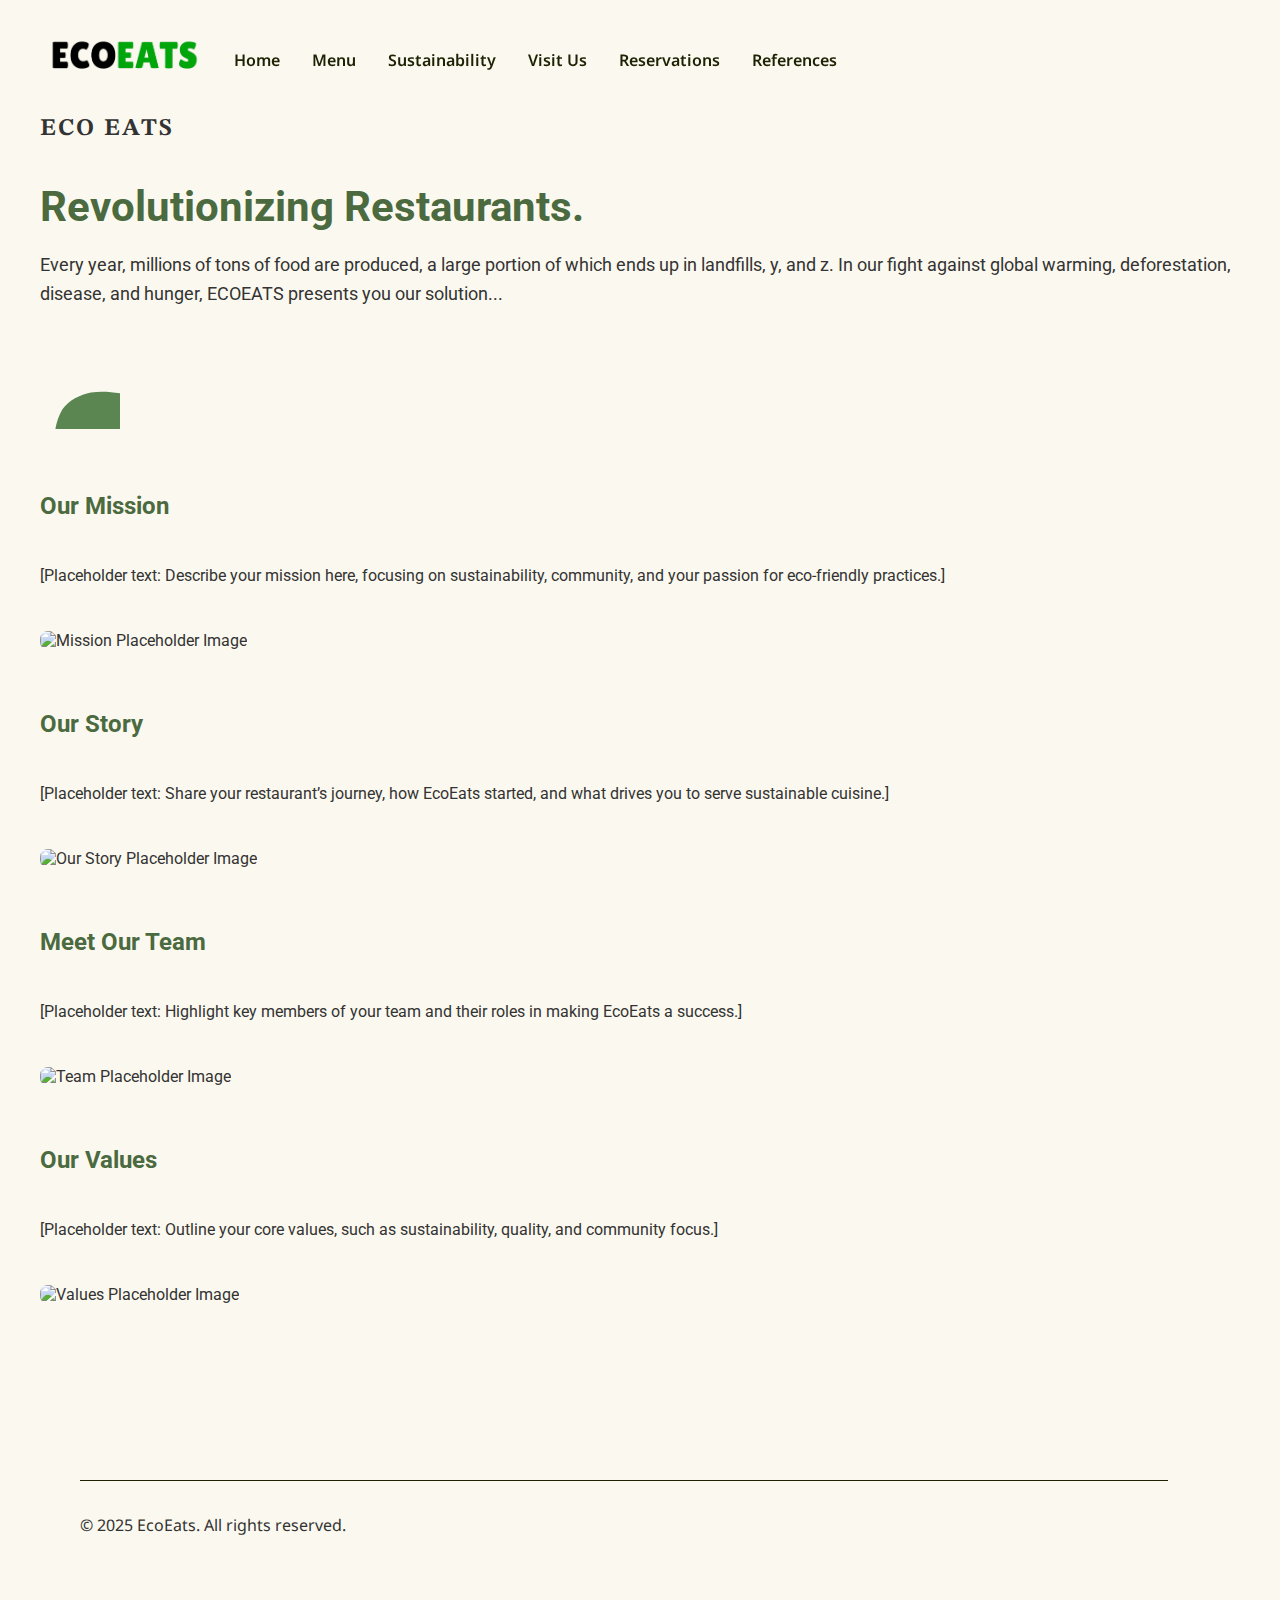
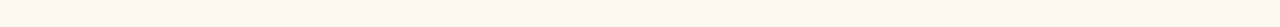
==== commit b0ca0adc: "Add files via upload" ====
--- a/aboutUs.html
+++ b/aboutUs.html
@@ -11,18 +11,18 @@
     <link rel="stylesheet" href="./index.css" />
     <style>
         body {
-            font-family: Arial, sans-serif;
+            font-family: 'Roboto', sans-serif;
             background-color: var(--dl-color-theme-neutral-light);
             color: #333;
-            margin: 0;
-            padding: 100px 20px 20px;
-            overflow-x: hidden; /* Prevent horizontal scrolling */
+            margin: 15px 0px 10px;
+            padding: 60px 0px 0px;
+            overflow-x: hidden;
         }
         header {
             font-family: inherit;
             background-color: var(--dl-color-theme-neutral-light);
             color: black;
-            padding: 20px;
+            padding: 0px;
             text-align: center;
             font-size: 1.8rem;
             font-weight: bold;
@@ -148,9 +148,9 @@
             z-index: 1000;
         }
 
-        .menu-toggle:checked + .navbar-burger-menu + .navbar-mobile-menu {
-            display: flex;
-        }
+          .menu-toggle:checked + .navbar-burger-menu + .navbar-mobile-menu {
+          display: flex;
+          }
 
         .navbar-close-menu {
             cursor: pointer;
@@ -168,19 +168,45 @@
           fill: #4CAF50; 
         }
 
+      .menu-toggle {
+        display: none;
+      }
+
+      .navbar-mobile-menu {
+        display: none;
+        flex-direction: column;
+        position: fixed;
+        top: 0;
+        left: 0;
+        width: 100%;
+        height: 100%;
+        background-color: var(--dl-color-theme-neutral-light);
+        z-index: 1000;
+      }
+
+      .menu-toggle:checked + .navbar-burger-menu + .navbar-mobile-menu {
+        display: flex;
+      }
+
+      .navbar-close-menu {
+        cursor: pointer;
+      }
+    </style>
+
     </style>
 </head>
 <body>
     <navbar-wrapper class="navbar-wrapper">
-        <!--Navbar component-->
         <header class="navbar-container">
-          <header data-thq="special-navbar" class="navbar-navbar-interactive">
-            <img
-              alt="EcoEats Logo"
-              src="./ecoeatslogo.png"
-              class="navbar-image1"
-            />
-            <div data-thq="special-navbar-nav" class="navbar-desktop-menu">
+          <header data="special-navbar" class="navbar-navbar-interactive">
+            <a href="./index.html">
+              <img
+                alt="EcoEats Logo"
+                src="./ecoeatslogo.png"
+                class="navbar-image1"
+              />
+              </a>
+            <div data="special-navbar-nav" class="navbar-desktop-menu">
               <nav class="navbar-links1">
                 <span class="special-link special-body-small">
                   <a href="./index.html">Home</a>
@@ -210,7 +236,7 @@
                 z-index: 1000;
               }
               .home-container {
-                padding-top: 60px; /* Adjust this value based on the height of your navbar */
+                padding-top: 60px;
               }
               </style>
             <input type="checkbox" id="menu-toggle" class="menu-toggle" />
@@ -221,21 +247,23 @@
                 ></path>
               </svg>
             </label>
-            <div data-thq="special-mobile-menu" class="navbar-mobile-menu">
+            <div data="special-mobile-menu" class="navbar-mobile-menu">
               <div class="navbar-nav">
                 <div class="navbar-top">
-                  <img
-                    alt="EcoEats Logo"
-                    src="./ecoeatslogo.png"
-                    class="navbar-logo"
-                  />
-                  <label for="menu-toggle" class="navbar-close-menu">
-                    <svg viewBox="0 0 1024 1024" class="navbar-icon3">
-                      <path
-                        d="M810 274l-238 238 238 238-60 60-238-238-238 238-60-60 238-238-238-238 60-60 238 238 238-238z"
-                      ></path>
-                    </svg>
-                  </label>
+                  <a href="./index.html">
+                    <img
+                      alt="EcoEats Logo"
+                      src="./ecoeatslogo.png"
+                      class="navbar-image1"
+                    />
+                    </a>
+                    <label for="menu-toggle" class="navbar-close-menu">
+                      <svg viewBox="0 0 1024 1024" class="navbar-icon3">
+                        <path
+                          d="M810 274l-238 238 238 238-60 60-238-238-238 238-60-60 238-238-238-238 60-60 238 238 238-238z"
+                        ></path>
+                      </svg>
+                    </label>
                 </div>
                 <nav class="navbar-links2">
                   <span class="special-link special-body-small">
@@ -250,12 +278,12 @@
                   <span class="special-link special-body-small">
                     <a href="./contactUs.html">Visit Us</a>
                   </span>
-                  
-                <span class="special-link special-body-small">
-                  <a href="./reservations.html">Reservations</a>
-                </span>
-                <span class="special-link special-body-small">
-                  <a href="./references.html">References</a>
+                  <span class="special-link special-body-small">
+                    <a href="./reservations.html">Reservations</a>
+                  </span>
+                  <span class="special-link special-body-small">
+                    <a href="./references.html">References</a>
+                  </span>
                 </nav>
               </div>
             </div>
@@ -281,7 +309,6 @@
       </div>
 
     <div class="container">
-        <!-- Mission Section -->
         <section class="section">
             <h2>Our Mission</h2>
             <div class="text-content">
@@ -290,7 +317,6 @@
             <img src="placeholder-image.jpg" alt="Mission Placeholder Image">
         </section>
 
-        <!-- Our Story Section -->
         <section class="section">
             <h2>Our Story</h2>
             <div class="text-content">
@@ -299,7 +325,6 @@
             <img src="placeholder-image.jpg" alt="Our Story Placeholder Image">
         </section>
 
-        <!-- Team Section -->
         <section class="section">
             <h2>Meet Our Team</h2>
             <div class="text-content">
@@ -308,7 +333,6 @@
             <img src="placeholder-image.jpg" alt="Team Placeholder Image">
         </section>
 
-        <!-- Values Section -->
         <section class="section">
             <h2>Our Values</h2>
             <div class="text-content">
@@ -319,7 +343,6 @@
     </div>
 
     <footer-wrapper class="footer-wrapper">
-        <!--Footer component-->
         <footer class="footer-footer1 special-section-padding">
           <div class="footer-credits">
             <div class="special-divider-horizontal"></div>
--- a/index.css
+++ b/index.css
@@ -150,11 +150,11 @@
     }
   }
 
-  .hero-wrapper {
+  .wrapper-class {
     display: contents;
   }
   
-  .hero-header78 {
+  .special-header78 {
     gap: var(--dl-space-space-threeunits);
     width: 100%;
     height: auto;
@@ -166,7 +166,7 @@
     flex-direction: column;
   }
   
-  .hero-column {
+  .special-column {
     gap: var(--dl-space-space-oneandhalfunits);
     width: auto;
     display: flex;
@@ -175,7 +175,7 @@
     padding-bottom: var(--dl-space-space-unit);
   }
   
-  .hero-content1 {
+  .special-content1 {
     gap: var(--dl-space-space-oneandhalfunits);
     display: flex;
     align-self: stretch;
@@ -183,22 +183,22 @@
     flex-direction: column;
   }
   
-  .hero-text1 {
+  .special-text1 {
     text-align: center;
   }
   
-  .hero-text2 {
+  .special-text2 {
     text-align: center;
   }
   
-  .hero-actions {
+  .special-actions {
     gap: var(--dl-space-space-unit);
     display: flex;
     align-items: flex-start;
     padding-top: var(--dl-space-space-unit);
   }
   
-  .hero-content2 {
+  .content2 {
     gap: var(--dl-space-space-oneandhalfunits);
     width: 100%;
     display: flex;
@@ -207,153 +207,153 @@
     flex-direction: column;
   }
   
-  .hero-row-container1 {
-    width: 100%;
-  }
-  
-  .hero-placeholder-image10 {
-    width: 400px;
-    height: 400px;
-  }
-  
-  .hero-placeholder-image11 {
-    width: 400px;
-    height: 400px;
-  }
-  
-  .hero-placeholder-image12 {
-    width: 400px;
-    height: 400px;
-  }
-  
-  .hero-placeholder-image13 {
-    width: 400px;
-    height: 400px;
-  }
-  
-  .hero-placeholder-image14 {
-    width: 400px;
-    height: 400px;
-  }
-  
-  .hero-placeholder-image15 {
-    width: 400px;
-    height: 400px;
-  }
-  
-  .hero-placeholder-image16 {
-    width: 400px;
-    height: 400px;
-  }
-  
-  .hero-placeholder-image17 {
-    width: 400px;
-    height: 400px;
-  }
-  
-  .hero-placeholder-image18 {
-    width: 400px;
-    height: 400px;
-  }
-  
-  .hero-placeholder-image19 {
-    width: 400px;
-    height: 400px;
-  }
-  
-  .hero-placeholder-image20 {
-    width: 400px;
-    height: 400px;
-  }
-  
-  .hero-placeholder-image21 {
-    width: 400px;
-    height: 400px;
-  }
-  
-  .hero-row-container2 {
-    width: 100%;
-  }
-  
-  .hero-placeholder-image22 {
-    width: 400px;
-    height: 400px;
-  }
-  
-  .hero-placeholder-image23 {
-    width: 400px;
-    height: 400px;
-  }
-  
-  .hero-placeholder-image24 {
-    width: 400px;
-    height: 400px;
-  }
-  
-  .hero-placeholder-image25 {
-    width: 400px;
-    height: 400px;
-  }
-  
-  .hero-placeholder-image26 {
-    width: 400px;
-    height: 400px;
-  }
-  
-  .hero-placeholder-image27 {
-    width: 400px;
-    height: 400px;
-  }
-  
-  .hero-placeholder-image28 {
-    width: 400px;
-    height: 400px;
-  }
-  
-  .hero-placeholder-image29 {
-    width: 400px;
-    height: 400px;
-  }
-  
-  .hero-placeholder-image30 {
-    width: 400px;
-    height: 400px;
-  }
-  
-  .hero-placeholder-image31 {
-    width: 400px;
-    height: 400px;
-  }
-  
-  .hero-placeholder-image32 {
-    width: 400px;
-    height: 400px;
-  }
-  
-  .hero-placeholder-image33 {
-    width: 400px;
-    height: 400px;
-  }
-  
-  .hero-container2 {
+  .row-container1 {
+    width: 100%;
+  }
+  
+  .image10 {
+    width: 400px;
+    height: 400px;
+  }
+  
+  .image11 {
+    width: 400px;
+    height: 400px;
+  }
+  
+  .image12 {
+    width: 400px;
+    height: 400px;
+  }
+  
+  .image13 {
+    width: 400px;
+    height: 400px;
+  }
+  
+  .image14 {
+    width: 400px;
+    height: 400px;
+  }
+  
+  .image15 {
+    width: 400px;
+    height: 400px;
+  }
+  
+  .image16 {
+    width: 400px;
+    height: 400px;
+  }
+  
+  .image17 {
+    width: 400px;
+    height: 400px;
+  }
+  
+  .image18 {
+    width: 400px;
+    height: 400px;
+  }
+  
+  .image19 {
+    width: 400px;
+    height: 400px;
+  }
+  
+  .image20 {
+    width: 400px;
+    height: 400px;
+  }
+  
+  .image21 {
+    width: 400px;
+    height: 400px;
+  }
+  
+  .row-container2 {
+    width: 100%;
+  }
+  
+  .image22 {
+    width: 400px;
+    height: 400px;
+  }
+  
+  .image23 {
+    width: 400px;
+    height: 400px;
+  }
+  
+  .image24 {
+    width: 400px;
+    height: 400px;
+  }
+  
+  .image25 {
+    width: 400px;
+    height: 400px;
+  }
+  
+  .image26 {
+    width: 400px;
+    height: 400px;
+  }
+  
+  .image27 {
+    width: 400px;
+    height: 400px;
+  }
+  
+  .image28 {
+    width: 400px;
+    height: 400px;
+  }
+  
+  .image29 {
+    width: 400px;
+    height: 400px;
+  }
+  
+  .image30 {
+    width: 400px;
+    height: 400px;
+  }
+  
+  .image31 {
+    width: 400px;
+    height: 400px;
+  }
+  
+  .image32 {
+    width: 400px;
+    height: 400px;
+  }
+  
+  .image33 {
+    width: 400px;
+    height: 400px;
+  }
+  
+  .special-container2 {
     display: contents;
   }
   
   @media(max-width: 767px) {
-    .hero-content2 {
+    .content2 {
       width: 100%;
     }
   }
   
   @media(max-width: 479px) {
-    .hero-actions {
+    .special-actions {
       width: 100%;
       flex-direction: column;
     }
-    .hero-button1 {
-      width: 100%;
-    }
-    .hero-button2 {
+    .button1 {
+      width: 100%;
+    }
+    .button2 {
       width: 100%;
     }
   }
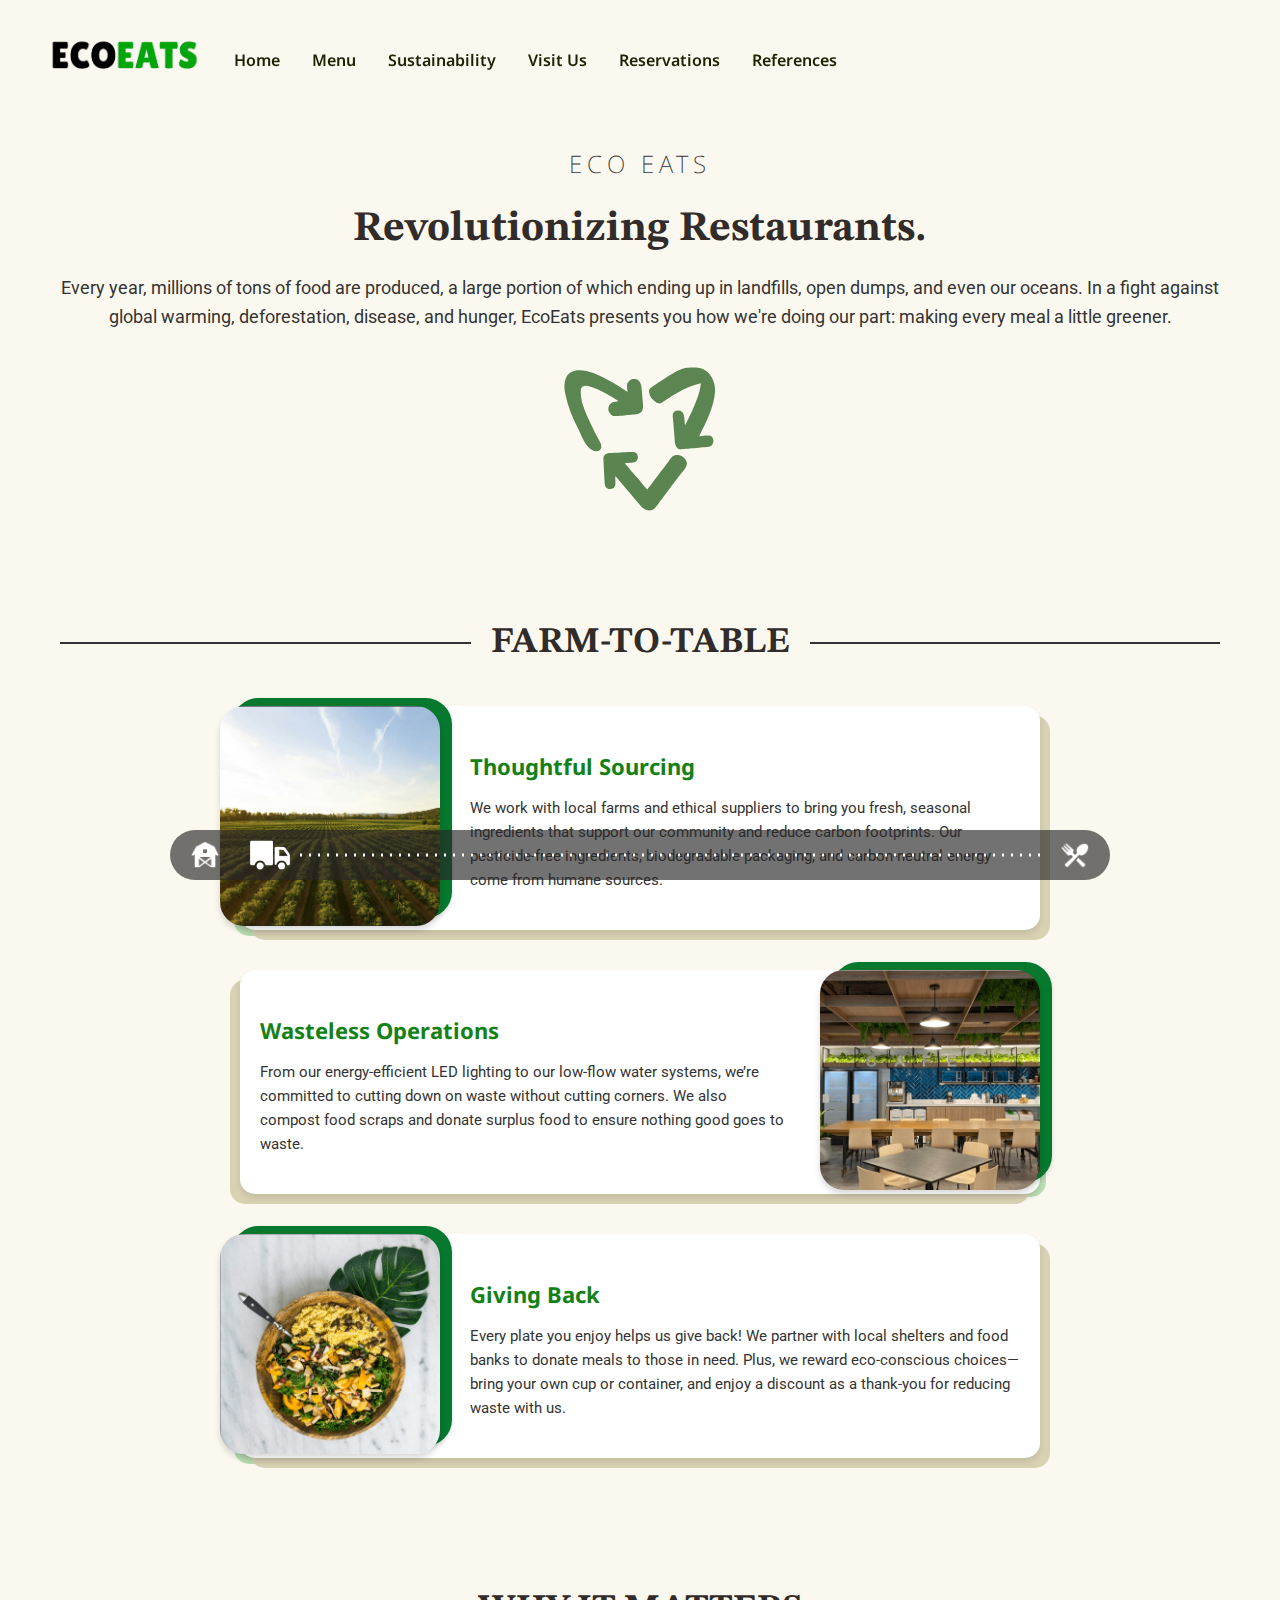
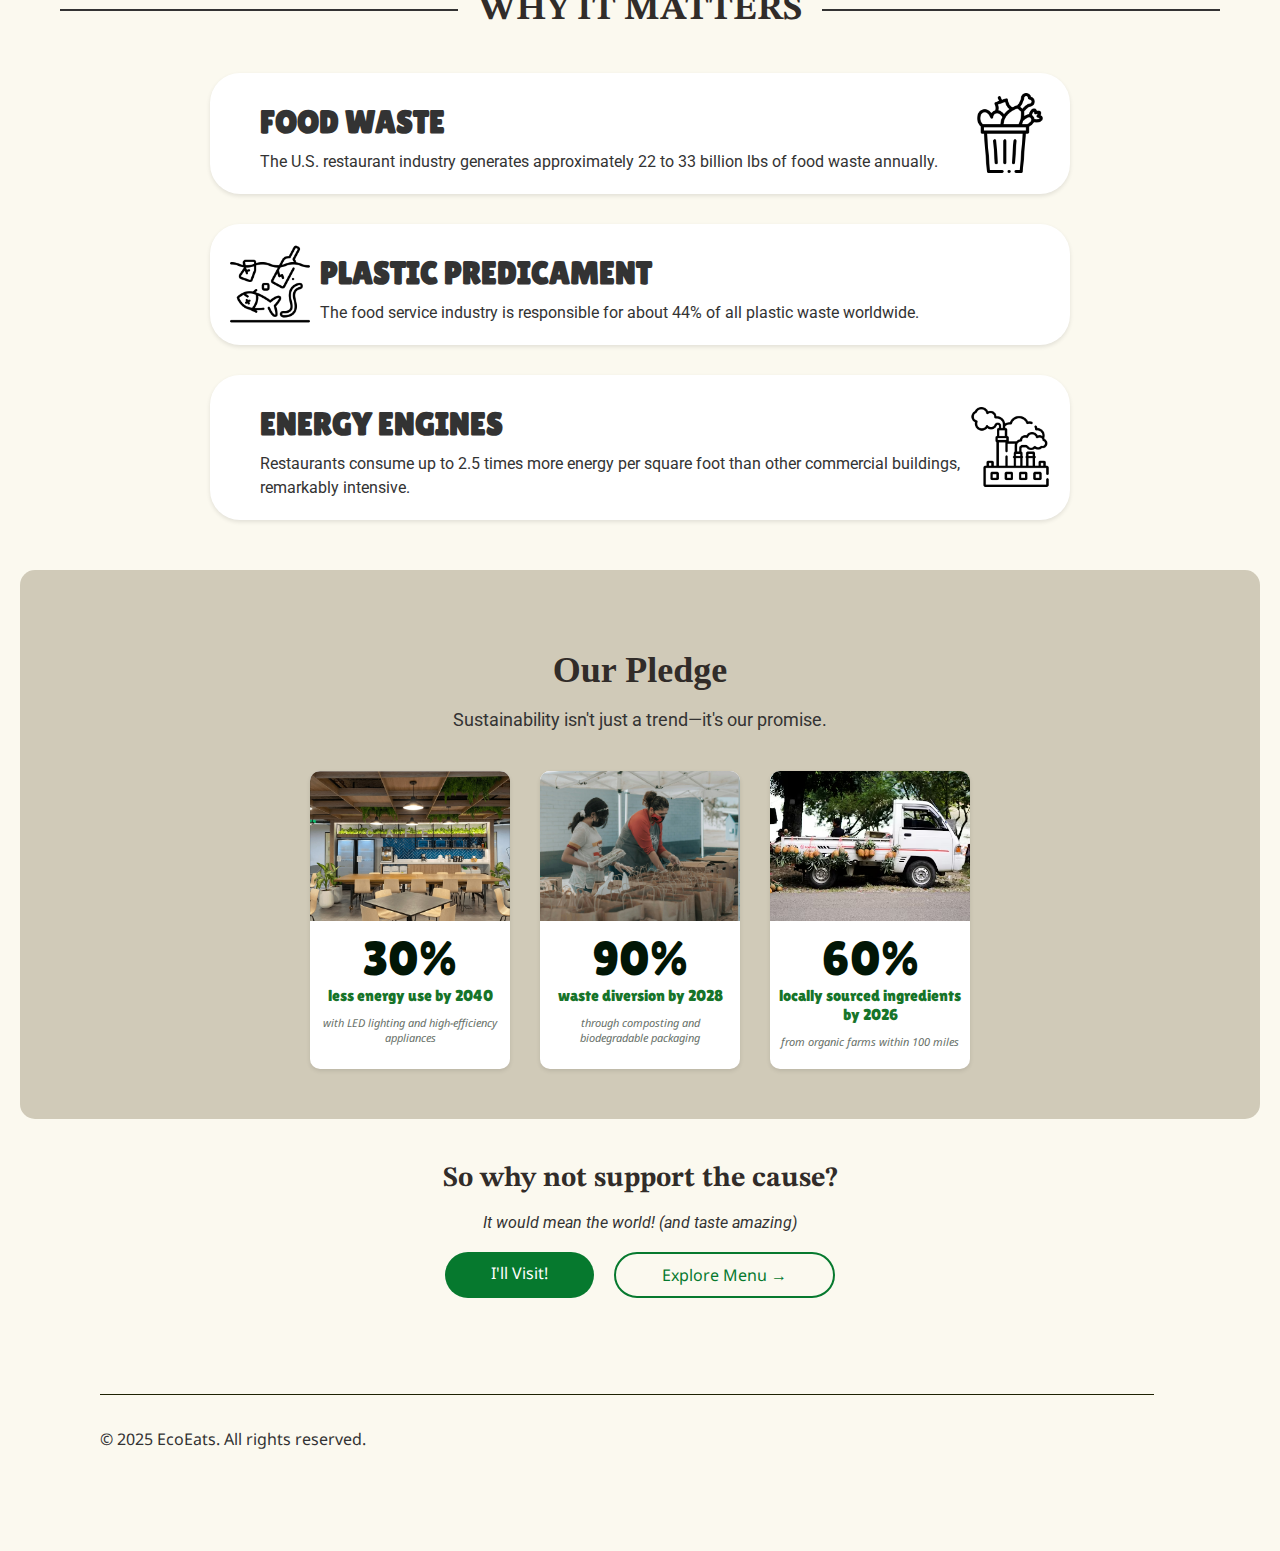
==== commit eaa3148a: "Add files via upload" ====
--- a/aboutUs.html
+++ b/aboutUs.html
@@ -7,14 +7,15 @@
     <link rel="stylesheet" href="https://fonts.googleapis.com/css2?family=Roboto:wght@400;700&display=swap">
     <link rel="stylesheet" href="https://fonts.googleapis.com/css2?family=Noto+Sans:wght@400;700&display=swap">
     <link rel="stylesheet" href="https://fonts.googleapis.com/css2?family=STIX+Two+Text:wght@400;700&display=swap">
+    <link rel="stylesheet" href="https://fonts.googleapis.com/css2?family=Lilita+One&display=swap">
     <title>Sustainability - EcoEats</title>
     <link rel="stylesheet" href="./index.css" />
     <style>
         body {
-            font-family: 'Roboto', sans-serif;
+            font-family: Arial, sans-serif;
             background-color: var(--dl-color-theme-neutral-light);
             color: #333;
-            margin: 15px 0px 10px;
+            margin: 50px 0px 0px;
             padding: 60px 0px 0px;
             overflow-x: hidden;
         }
@@ -22,7 +23,6 @@
             font-family: inherit;
             background-color: var(--dl-color-theme-neutral-light);
             color: black;
-            padding: 0px;
             text-align: center;
             font-size: 1.8rem;
             font-weight: bold;
@@ -31,6 +31,7 @@
             max-width: 1200px;
             margin: 0 auto;
             padding: 20px;
+            text-align: center;
         }
         
         .section {
@@ -104,28 +105,41 @@
             font-weight: 700;
             line-height: 1.5;
             font-family: 'STIX Two Text', serif;
+            
         }
         h2 {
-            color: #4b6a40;
+            color: #312c29;
         }
 
         .eco-eats {
+          font-family: 'Noto Sans', sans-serif;
           font-size: 24px;
+          font-weight: 200;
           text-transform: uppercase;
-          letter-spacing: 2px;
-          margin-bottom: 10px;
+          letter-spacing: 5px;
+          padding-bottom: 5px;        
         }
 
         .headline {
+          color: #312c29;
           font-size: 42px;
           font-weight: bold;
-          margin-bottom: 20px;
+          margin: 10px;
+          font-family: 'STIX Two Text', serif;
         }
 
         .description {
+          font-family: 'Roboto', sans-serif;
           font-size: 18px;
           line-height: 1.6;
-          margin-bottom: 40px;
+          margin-bottom: 20px;
+          padding-bottom: 5px;
+        }
+
+        p {
+          font-family: 'Roboto', sans-serif;
+          font-size: 15px;
+          line-height: 1.2;
         }
 
         .menu-toggle {
@@ -148,57 +162,625 @@
             z-index: 1000;
         }
 
-          .menu-toggle:checked + .navbar-burger-menu + .navbar-mobile-menu {
-          display: flex;
-          }
+        .menu-toggle:checked + .navbar-burger-menu + .navbar-mobile-menu {
+            display: flex;
+        }
 
         .navbar-close-menu {
             cursor: pointer;
         }
 
+        .support-cause {
+          text-align: center;
+          padding: 20px;
+        }
+
+        .support-cause h2 {
+          font-size: 28px;
+          font-family: "STIX Two Text", serif;
+          margin-bottom: 10px;
+        }
+
+        .support-cause p {
+          font-style: italic;
+          margin-bottom: 20px;
+          font-size: 16px;
+        }
+
+        .btn-group {
+          display: inline-flex;
+          gap: 20px;
+        }
+
+        .btn {
+          display: inline-block;
+          padding: 10px 46px;
+          border-radius: 30px;
+          font-size: 16px;
+          text-decoration: none;
+          text-align: center;
+          font-family: 'Noto Sans', sans-serif;
+          transition: background 0.2s ease, color 0.2s ease;
+        }
+
+        .btn-green {
+          background-color: #06792e;
+          color: #fff;
+          border: none;
+        }
+        .btn-green:hover {
+          background-color: #075422;
+        }
+
+        .btn-outline {
+          background-color: transparent;
+          border: 2px solid #06792e;
+          color: #06792e;
+        }
+        .btn-outline:hover {
+          background-color: #075422;
+          color: #fff;
+        }
+
         .icon {
           display: inline-block;
-          width: 80px;
-          height: 80px;
+          width: 160px;
+          height: 160px;
         }
 
         .icon svg {
           width: 100%;
           height: 100%;
-          fill: #4CAF50; 
-        }
-
-      .menu-toggle {
-        display: none;
-      }
-
-      .navbar-mobile-menu {
-        display: none;
+          fill: #06792e; 
+        }
+
+            
+        .progress-bar-container {
+          position: fixed;
+          bottom: 20px;
+          max-width: 900px;
+          left: 50%;
+          transform: translateX(-50%);
+          width: 80%;
+          background: rgba(40, 39, 38, 0.65);
+          border-radius: 40px;
+          padding: 10px 20px;
+          display: flex;
+          align-items: center;
+          justify-content: space-between;
+          z-index: 9999;
+          transition: top 0.3s ease, bottom 0.3s ease;
+        }
+
+        .farm-icon,
+        .restaurant-icon {
+          width: 30px;
+          height: auto;
+        }
+
+        .progress-line-wrapper {
+          flex: 1;
+          position: relative;
+          height: 6px;
+          margin: 0 20px;
+        }
+
+        .traveled-line,
+        .to-travel-line {
+          position: absolute;
+          top: 50%;
+          transform: translateY(-50%);
+          height: 3px;
+        }
+
+        .traveled-line {
+          left: 0;
+          background: repeating-linear-gradient(
+            to right,
+            #444,
+            #444 2px,
+            transparent 2px,
+            transparent 9px
+          );
+        }
+
+        .to-travel-line {
+          background: repeating-linear-gradient(
+            to right,
+            #fff,
+            #fff 2px,
+            transparent 2px,
+            transparent 9px
+          );
+        }
+
+        .truck-icon {
+          position: absolute;
+          top: 50%;
+          left: 0;
+          transform: translateY(-50%);
+          width: 40px;
+          height: auto;
+          transition: transform 0.1s linear;
+          z-index: 1;
+        }
+
+        .farm-to-table-section {
+          max-width: 1200px;
+          margin: 0 auto;
+          padding: 50px 20px;
+        }
+        .farm-to-table-section h2 {
+          font-size: 36px;
+          margin-bottom: 40px;
+          text-transform: uppercase;
+          font-family: Georgia, serif;
+          text-align: center;
+        }
+
+        .farm-to-table-section {
+      max-width: 1200px;
+      margin: 0 auto;
+      padding: 50px 20px;
+    }
+
+    .farm-to-table-section h2 {
+      font-size: 36px;
+      text-transform: uppercase;
+      font-family: Georgia, serif;
+      margin-bottom: 40px;
+
+      display: flex;
+      align-items: center;
+      justify-content: center;
+    }
+    .farm-to-table-section h2::before,
+    .farm-to-table-section h2::after {
+      content: "";
+      flex: 1;
+      height: 2px;
+      background-color: #333;
+      margin: 0 20px;
+    }
+
+    .cards-container {
+      display: flex;
+      flex-direction: column;
+      gap: 40px;
+      align-items: center;
+    }
+
+    .farm-to-table-section {
+      max-width: 1200px;
+      margin: 0 auto;
+      padding: 50px 20px;
+    }
+
+    .farm-to-table-section h2 {
+      font-size: 36px;
+      text-transform: uppercase;
+      font-family: "STIX Two Text", serif;
+      margin-bottom: 40px;
+
+      display: flex;
+      align-items: center;
+      justify-content: center;
+    }
+    .farm-to-table-section h2::before,
+    .farm-to-table-section h2::after {
+      content: "";
+      flex: 1;
+      height: 2px;
+      background-color: #333;
+      margin: 0 20px;
+    }
+
+    .cards-container {
+      display: flex;
+      flex-direction: column;
+      gap: 40px;
+      align-items: center;
+    }
+
+    .info-card {
+      position: relative;
+      width: 90%;
+      max-width: 800px;
+      min-height: 220px;
+      overflow: visible;
+    }
+    .card-layer1,
+    .card-layer2 {
+      position: absolute;
+      width: 100%;
+      height: 100%;
+      border-radius: 15px;
+      z-index: 0;
+    }
+    .card-layer1 {
+      background: #8cc98993;
+    }
+    .card-layer2 {
+      background: #d9d1b3;
+    }
+    .card-content {
+      position: relative;
+      background: #fff;
+      border-radius: 15px;
+      padding: 0px 20px;
+      z-index: 1;
+      box-shadow: 0 4px 6px rgba(0,0,0,0.1);
+      display: flex;
+      gap: 30px;
+      align-items: center;
+    }
+
+    .image-container {
+      position: relative;
+      flex-shrink: 0;
+      z-index: 2;
+    }
+    .image-layer {
+      position: absolute;
+      z-index: -1;
+      top: -8px;
+      left: 12px;
+      width: 220px;
+      height: 220px;
+      background: #06792e;
+      border-radius: 12%;
+      box-shadow: 0 2px 4px rgba(0,0,0,0.15);
+    }
+
+    .card-image-larger {
+      width: 220px;
+      height: 220px; 
+      object-fit: cover;
+      border-radius: 24px;
+      box-shadow: 0 4px 6px rgba(0,0,0,0.15);
+    }
+
+    .card-text {
+      flex: 1;
+      text-align: left;
+    }
+    .card-text h3 {
+      font-family: "Noto Sans", sans-serif;
+      font-weight: 700px;
+      color: #138116;
+      margin-bottom: 10px;
+      font-size: 22px;
+    }
+    .card-text p {
+      line-height: 1.6;
+    }
+
+    .info-card.left-variant .card-layer1 {
+      top: 6px;
+      left: -6px;
+    }
+    .info-card.left-variant .card-layer2 {
+      top: 10px;
+      left: 10px;
+    }
+    .info-card.left-variant .card-content {
+      flex-direction: row;
+    }
+    .info-card.left-variant .image-container {
+      margin-left: -40px;
+    }
+
+    .info-card.right-variant .card-layer1 {
+      top: 3px;
+      right: -6px;
+    }
+    .info-card.right-variant .card-layer2 {
+      top: 10px;
+      right: 10px;
+    }
+    .info-card.right-variant .card-content {
+      flex-direction: row-reverse;
+    }
+    .info-card.right-variant .image-container {
+      margin-right: -20px;
+    }
+   
+
+    .alt-cards-container {
+      display: flex;
+      flex-direction: column;
+      gap: 30px;
+      padding: 20px auto;
+      align-items: center;
+      margin: 0px 30px;
+    }
+
+    .alt-card {
+      position: relative;
+      display: flex;
+      align-items: center;
+      justify-content: space-between;
+      width: 100%;
+      max-width: 800px;
+      background: #fff;
+      border-radius: 30px;
+      padding: 20px 30px;
+      box-shadow: 0 2px 4px rgba(0,0,0,0.1);
+      text-align: left;
+      transition:
+        background 0.2s ease,
+        color 0.2s ease,
+        box-shadow 0.2s ease,
+        transform 0.2s ease;
+    }
+
+    .alt-card-text {
+      flex: 1;
+      font-family: 'Noto Sans', sans-serif;
+      margin: 0 20px;
+    }
+    .alt-card-text h3 {
+      font-size: 32px;
+      font-family: 'Lilita One', sans-serif;
+      text-transform: uppercase;
+      margin: 10px 0px;
+      font-weight: bold;
+    }
+    .alt-card-text p {
+      margin: 0px;
+      font-size: 16px;
+      line-height: 1.5;
+    }
+
+    .alt-card-icon {
+      flex-shrink: 0;
+      width: 60px;
+      height: 60px;
+      display: flex;
+      align-items: center;
+      justify-content: center;
+    }
+    .alt-card-icon img {
+      width: 80px;
+      margin: 0px 20px;
+      height: auto;
+      display: block;
+      transition: filter 0.2s ease;
+    }
+
+    .alt-left-variant {
+      flex-direction: row;
+    }
+    .alt-right-variant {
+      flex-direction: row-reverse;
+    }
+
+    
+    .alt-card:hover {
+      background: #1b7906;
+      color: #fff;
+      transform: translate(-5px, -5px);
+      box-shadow: 5px 5px 0 #044219;
+    }
+    .alt-card:hover .alt-card-icon img {
+      filter: brightness(0) invert(1);
+    }
+    .alt-card:hover h3,
+    .alt-card:hover p {
+      color: #fff;
+    }
+
+    .pledge-section {
+      max-width: 1200px;
+      margin: 0px 30px auto;
+      padding: 50px 20px;
+      text-align: center;
+      background: #d0cab8;
+      border-radius: 15px;
+    }
+
+    .pledge-heading {
+      font-family: Georgia, serif;
+      font-size: 36px;
+      margin-bottom: 10px;
+    }
+    .pledge-subheading {
+      font-size: 18px;
+      margin-bottom: 40px;
+    }
+
+    .pledge-cards {
+      display: flex;
+      flex-wrap: wrap;
+      justify-content: center;
+      gap: 30px;
+    }
+
+    .pledge-card {
+      position: relative;
+      background: #fff;
+      width: 200px;
+      border-radius: 10px;
+      text-align: center;
+      overflow: hidden;
+      box-shadow: 0 2px 4px rgba(0,0,0,0.1);
+      transition: transform 0.2s ease, box-shadow 0.2s ease;
+    }
+
+    .pledge-card:hover {
+      background: #1a6f09;
+      transform: translate(0px, -10px);
+      box-shadow: 0px 15px 0 #024612;
+    }
+
+    .pledge-image {
+      position: relative;
+      width: 100%;
+      height: 150px;
+      background: #eee url('landscape1.png') no-repeat center/cover;
+    }
+
+    .pledge-card:hover .pledge-percentage, .pledge-card:hover .pledge-desc, .pledge-card:hover .pledge-note{
+      color: #fff;
+    }
+
+    .pledge-percentage {
+      font-size: 48px;
+      font-family: "Lilita One", sans-serif;
+      color: #021606;
+      margin: 10px 0 0px;
+    }
+
+    .pledge-desc {
+      font-family: "Lilita One", sans-serif;
+      font-size: 16px;
+      color: #17742a;
+      margin: 0px 4px 10px;
+    }
+
+    .pledge-note {
+      font-size: 11px;
+      font-family: "Noto Sans", sans-serif;
+      color: #677068;
+      margin-bottom: 20px;
+      padding: 0 10px;
+      font-style: italic;
+    }
+
+    @media (min-width: 1240px) {
+        .pledge-section {
+        margin: 0 auto;
+      }
+    }
+
+    @media (max-width: 400px) {
+      .pledge-cards {
         flex-direction: column;
-        position: fixed;
-        top: 0;
-        left: 0;
+        align-items: center;
+      }
+    }
+
+    @media (max-width: 600px) {
+      .alt-card {
+        flex-direction: column;
+        text-align: center;
+      }
+      .alt-card-text {
+        margin: 10px 0;
+      }
+    }
+
+    @media (max-width: 600px) {
+      .card-content {
+        flex-direction: column !important;
+        text-align: center;
+      }
+      .image-container {
+        margin: 0;
+      }
+    }
+
+        @keyframes fadeInUp {
+          from {
+            opacity: 0;
+            transform: translateY(20px);
+          }
+          to {
+            opacity: 1;
+            transform: translateY(0);
+          }
+        }
+
+      .fade-in-up {
+        animation: fadeInUp 0.6s ease-in-out;
+      }
+
+      @keyframes letterSpread {
+          from {
+            letter-spacing: -4px;
+          }
+          to {
+            letter-spacing: 5px;
+          }
+        }
+
+      .letter-spread {
+        animation: letterSpread 0.6s ease-in-out;
+      }
+
+      @keyframes swipeInLeft {
+        from {
+          opacity: 0;
+          transform: translateX(-100%);
+        }
+        to {
+          opacity: 1;
+          transform: translateX(0);
+        }
+      }
+
+      @keyframes swipeInRight {
+        from {
+          opacity: 0;
+          transform: translateX(100%);
+        }
+        to {
+          opacity: 1;
+          transform: translateX(0);
+        }
+      }
+
+      .swipe-in-left {
+        animation: swipeInLeft 0.8s ease-in-out;
+      }
+
+      .swipe-in-right {
+        animation: swipeInRight 0.8s ease-in-out;
+      }
+        
+      .alt-card {
+        position: relative; /* for the box-shadow offset effect */
+        display: flex;
+        align-items: center;
+        justify-content: space-between;
         width: 100%;
-        height: 100%;
-        background-color: var(--dl-color-theme-neutral-light);
-        z-index: 1000;
-      }
-
-      .menu-toggle:checked + .navbar-burger-menu + .navbar-mobile-menu {
-        display: flex;
-      }
-
-      .navbar-close-menu {
-        cursor: pointer;
-      }
-    </style>
-
+        max-width: 800px;
+        background: #fff;
+        border-radius: 30px; /* big pill shape */
+        padding: 20px 30px;
+        box-shadow: 0 2px 4px rgba(0,0,0,0.1);
+        text-align: left;
+        transition:
+          background 0.2s ease,
+          color 0.2s ease,
+          box-shadow 0.2s ease,
+          transform 0.2s ease;
+        text-decoration: none; /* remove default link underline */
+        color: inherit; /* inherit text color */
+      }
+    
+      .alt-card:hover {
+        background: #1b7906;          /* bright green background */
+        color: #fff;                  /* white text */
+        transform: translate(-5px, -5px);
+        box-shadow: 5px 5px 0 #044219; /* dark green shadow, no blur */
+      }
+    
+      .alt-card:hover .alt-card-icon img {
+        filter: brightness(0) invert(1); /* turn black icon -> white */
+      }
+    
+      .alt-card:hover h3,
+      .alt-card:hover p {
+        color: #fff; /* ensure text is white */
+      }
     </style>
 </head>
 <body>
     <navbar-wrapper class="navbar-wrapper">
+        <!--Navbar component-->
         <header class="navbar-container">
-          <header data="special-navbar" class="navbar-navbar-interactive">
+          <header data-thq="special-navbar" class="navbar-navbar-interactive">
             <a href="./index.html">
               <img
                 alt="EcoEats Logo"
@@ -206,7 +788,7 @@
                 class="navbar-image1"
               />
               </a>
-            <div data="special-navbar-nav" class="navbar-desktop-menu">
+            <div data-thq="special-navbar-nav" class="navbar-desktop-menu">
               <nav class="navbar-links1">
                 <span class="special-link special-body-small">
                   <a href="./index.html">Home</a>
@@ -236,7 +818,7 @@
                 z-index: 1000;
               }
               .home-container {
-                padding-top: 60px;
+                padding-top: 60px; /* Adjust this value based on the height of your navbar */
               }
               </style>
             <input type="checkbox" id="menu-toggle" class="menu-toggle" />
@@ -247,7 +829,7 @@
                 ></path>
               </svg>
             </label>
-            <div data="special-mobile-menu" class="navbar-mobile-menu">
+            <div data-thq="special-mobile-menu" class="navbar-mobile-menu">
               <div class="navbar-nav">
                 <div class="navbar-top">
                   <a href="./index.html">
@@ -257,13 +839,13 @@
                       class="navbar-image1"
                     />
                     </a>
-                    <label for="menu-toggle" class="navbar-close-menu">
-                      <svg viewBox="0 0 1024 1024" class="navbar-icon3">
-                        <path
-                          d="M810 274l-238 238 238 238-60 60-238-238-238 238-60-60 238-238-238-238 60-60 238 238 238-238z"
-                        ></path>
-                      </svg>
-                    </label>
+                  <label for="menu-toggle" class="navbar-close-menu">
+                    <svg viewBox="0 0 1024 1024" class="navbar-icon3">
+                      <path
+                        d="M810 274l-238 238 238 238-60 60-238-238-238 238-60-60 238-238-238-238 60-60 238 238 238-238z"
+                      ></path>
+                    </svg>
+                  </label>
                 </div>
                 <nav class="navbar-links2">
                   <span class="special-link special-body-small">
@@ -278,29 +860,29 @@
                   <span class="special-link special-body-small">
                     <a href="./contactUs.html">Visit Us</a>
                   </span>
-                  <span class="special-link special-body-small">
-                    <a href="./reservations.html">Reservations</a>
-                  </span>
-                  <span class="special-link special-body-small">
-                    <a href="./references.html">References</a>
-                  </span>
+                  
+                <span class="special-link special-body-small">
+                  <a href="./reservations.html">Reservations</a>
+                </span>
+                <span class="special-link special-body-small">
+                  <a href="./references.html">References</a>
                 </nav>
               </div>
             </div>
           </header>
         </header>
       </navbar-wrapper>
-      <div class="container">
-        <h1 class="eco-eats">ECO EATS</h1>
+      <div class="container content fade-in-up">
+        <h1 class="eco-eats letter-spread">ECO EATS</h1>
         <h2 class="headline">Revolutionizing Restaurants.</h2>   
         <p class="description">
           Every year, millions of tons of food are produced, 
-          a large portion of which ends up in landfills, y, and z. 
-          In our fight against global warming, deforestation, disease, and hunger, 
-          ECOEATS presents you our solution...
+          a large portion of which ending up in landfills, open dumps, and even our oceans. 
+          In a fight against global warming, deforestation, disease, and hunger, 
+          EcoEats presents you how we're doing our part: making every meal a little greener.
         </p>
        <div class="icon">
-        <svg version="1.1" xmlns="http://www.w3.org/2000/svg" width="512" height="512">
+        <svg version="1.1" xmlns="http://www.w3.org/2000/svg" width="512" height="512"  viewBox="0 0 512 512">
           <path d="M0 0 C1.41962036 -0.02102783 1.41962036 -0.02102783 2.86791992 -0.04248047 C18.82440295 0.06588746 31.10447778 6.24889507 42.25 17.375 C43.08144531 18.18904297 43.08144531 18.18904297 43.9296875 19.01953125 C58.182402 34.235267 63.9791221 56.65695449 63.4921875 77 C59.85927079 127.62645225 34.62451413 175.71070763 12.25 220.375 C13.02859375 220.24222656 13.8071875 220.10945312 14.609375 219.97265625 C21.97513953 218.81008742 29.30989635 218.03246609 36.75 217.5625 C37.59788086 217.49748291 38.44576172 217.43246582 39.31933594 217.36547852 C44.46748963 217.08315712 47.78512375 217.47146084 52.25 220.375 C56.08912234 224.32076463 58.15173808 228.12689768 58.3203125 233.69921875 C58.0072148 239.71253631 56.67033989 245.07666525 52.25 249.375 C46.76639782 252.79173703 41.75340953 254.0712965 35.37475586 254.56347656 C34.52651749 254.64208923 33.67827911 254.7207019 32.80433655 254.80169678 C30.02564818 255.05526195 27.24558056 255.28571299 24.46484375 255.515625 C22.51994684 255.68793808 20.57516945 255.86160495 18.63050842 256.03656006 C13.52661434 256.49169625 8.4211965 256.92678663 3.31524658 257.3581543 C-0.84680915 257.71324275 -5.0075237 258.08276439 -9.16825199 258.45303726 C-14.14428672 258.89553413 -19.12088944 259.331448 -24.09765625 259.765625 C-25.04129595 259.84814766 -25.98493565 259.93067032 -26.95717049 260.01569366 C-29.63921083 260.24867252 -32.32159097 260.47718659 -35.00415039 260.70410156 C-35.78928009 260.77262329 -36.57440979 260.84114502 -37.3833313 260.91174316 C-51.31878455 262.07284882 -51.31878455 262.07284882 -56.75 258.375 C-66.54111769 248.84092836 -65.41379824 233.39031118 -66.4765625 220.609375 C-66.63027025 218.80337376 -66.78436027 216.99740503 -66.93881226 215.19146729 C-67.25969485 211.42641691 -67.57703275 207.66109085 -67.89160156 203.89550781 C-68.29390685 199.08131235 -68.70351454 194.26777307 -69.11556435 189.45440292 C-69.43360042 185.73304721 -69.74859793 182.01143934 -70.062603 178.28974152 C-70.21256894 176.51474998 -70.36327748 174.73982102 -70.51475906 172.96495819 C-70.72584952 170.4843635 -70.93304191 168.0034731 -71.13916016 165.52246094 C-71.20147324 164.7981488 -71.26378632 164.07383667 -71.32798767 163.32757568 C-72.41397062 150.07122216 -72.41397062 150.07122216 -68.75 143.375 C-63.31232716 138.33520566 -59.44159904 137.90839846 -52.16015625 137.96484375 C-47.01209446 138.58402644 -43.3121411 140.62781261 -39.75 144.375 C-34.28649373 153.49357923 -34.72085843 165.50537635 -33.69140625 175.8984375 C-33.60024536 176.81455811 -33.50908447 177.73067871 -33.41516113 178.67456055 C-33.19298318 180.90799531 -32.97127124 183.14147526 -32.75 185.375 C-18.09115963 156.6283003 -4.05442202 127.98903926 6.8125 97.5625 C7.0612085 96.87142151 7.30991699 96.18034302 7.56616211 95.46832275 C12.83138201 80.74290499 16.37908006 65.90855901 18.25 50.375 C-2.338269 54.71376388 -21.19813359 61.47430424 -39.75 71.375 C-40.63526367 71.84035156 -41.52052734 72.30570312 -42.43261719 72.78515625 C-60.75643346 82.42472862 -78.39491664 92.87718539 -95.40795898 104.67944336 C-111.00496739 115.4991721 -111.00496739 115.4991721 -117.75 114.375 C-125.49135658 112.47138773 -130.18916683 107.92648723 -135.75 102.375 C-136.34167969 101.79492188 -136.93335938 101.21484375 -137.54296875 100.6171875 C-143.48711457 94.29102717 -147.3591106 85.65200696 -148 77 C-147.61315543 71.3907538 -145.98756449 68.53310338 -141.890625 64.69921875 C-136.77440708 60.41493834 -131.15839947 56.86804197 -125.5625 53.25 C-124.98764862 52.87716888 -124.41279724 52.50433777 -123.82052612 52.12020874 C-44.10660081 0.44548551 -44.10660081 0.44548551 0 0 Z " fill="#5B8551" transform="translate(432.75,33.625)"/>
           <path d="M0 0 C1.4854834 0.76763672 1.4854834 0.76763672 3.00097656 1.55078125 C25.28273125 13.12294299 46.22920971 26.93972229 67 41 C66.93143799 40.21206055 66.86287598 39.42412109 66.79223633 38.61230469 C64.75148272 14.73713182 64.75148272 14.73713182 70 8 C74.3690657 3.3721034 78.60673805 0.41275273 85.05078125 -0.37109375 C92.44181119 -0.52156981 97.40315267 -0.02519784 103 5 C111.50397576 13.31499852 111.72305822 24.38666442 112.67578125 35.62109375 C112.81026259 37.13131987 112.94529779 38.64149677 113.08085632 40.15162659 C113.36113109 43.3036999 113.63319853 46.45634904 113.8996582 49.60961914 C114.23998305 53.62661147 114.60312541 57.64116206 114.97279072 61.65554714 C115.25658204 64.76987669 115.52691898 67.88526835 115.79347801 71.0011158 C115.92188239 72.48089097 116.05461557 73.96029781 116.19198036 75.43926811 C117.0606805 84.88031395 117.65027482 93.59751671 113.375 102.3125 C106.92304033 109.61340173 98.71292424 111.92171312 89.19775391 112.79370117 C87.88594147 112.91690231 86.57412903 113.04010345 85.2225647 113.16703796 C83.80726708 113.29275927 82.39193198 113.41805913 80.9765625 113.54296875 C79.50594091 113.67669393 78.03535014 113.81075841 76.56478882 113.94514465 C73.49052232 114.22441668 70.41585208 114.49857632 67.34082031 114.76928711 C63.42071961 115.11494831 59.50207885 115.47485687 55.58364296 115.83884716 C52.54883199 116.11887401 49.51330826 116.3904567 46.47751999 116.65966225 C45.03334084 116.78887639 43.58940354 116.9208267 42.14574051 117.05568504 C23.50468419 118.78670175 23.50468419 118.78670175 16.8125 115.375 C11.15071903 110.59394051 6.56886293 105.79564677 5.6640625 98.16796875 C5.56345829 90.49186779 6.32090048 85.08892327 11.54296875 79.28515625 C18.09482419 73.15309933 24.91001858 71.72392649 33.6796875 71.2109375 C36.02382936 71.13991838 36.02382936 71.13991838 38 70 C10.85455675 52.46984008 -17.28500802 35.43231012 -48 25 C-49.0621875 24.62101562 -50.124375 24.24203125 -51.21875 23.8515625 C-58.907139 21.38675544 -69.10702504 20.07330448 -76.7578125 23.0859375 C-80.38240829 26.18010464 -81.65515843 29.63640918 -82.32470703 34.22558594 C-84.81928185 67.5183038 -69.57382754 101.39009324 -56 131 C-55.00250644 133.2095913 -54.00511475 135.41922859 -53.0078125 137.62890625 C-43.23684092 159.11385443 -32.6587373 180.26325603 -20.88012695 200.72509766 C-17.35512133 206.90095045 -16.32439943 211.93690313 -17 219 C-18.68705787 223.70600353 -20.83290666 226.25581658 -25 229 C-31.64638612 231.75022874 -38.83109966 229.9146232 -45.203125 227.37109375 C-66.65420619 216.85527043 -76.95306787 187.72738495 -86.83154297 167.38574219 C-88.21412634 164.56279929 -89.6259701 161.75506855 -91.03515625 158.9453125 C-108.72633071 123.35399264 -124.41617701 86.16346727 -132 47 C-132.24492187 45.78054687 -132.48984375 44.56109375 -132.7421875 43.3046875 C-135.81255861 25.51335904 -136.13583975 5.34971192 -126.72265625 -10.5625 C-120.04587042 -20.00992485 -109.12785581 -25.30669671 -98 -27.625 C-63.87089975 -31.64018827 -29.48863191 -15.41310289 0 0 Z " fill="#5B8551" transform="translate(149,71)"/>
           <path d="M0 0 C4.51745988 5.86048849 5.83335465 10.7462933 5 18 C3.20256807 23.85449256 0.47757862 27.08639435 -5 30 C-8.31796019 31.10598673 -11.14608524 31.30651213 -14.63671875 31.53515625 C-15.93544922 31.62216797 -17.23417969 31.70917969 -18.57226562 31.79882812 C-19.94400494 31.88680424 -21.3157498 31.97469376 -22.6875 32.0625 C-24.07098756 32.15393414 -25.45445148 32.24572683 -26.83789062 32.33789062 C-30.225044 32.56212726 -33.61239699 32.78267968 -37 33 C-36.32533691 33.73081787 -35.65067383 34.46163574 -34.95556641 35.21459961 C-29.9331735 40.66688311 -25.13217437 46.2232603 -20.47265625 51.9921875 C-17.58319725 55.50701125 -14.61321307 58.94413715 -11.625 62.375 C-7.07476541 67.59985633 -2.56319765 72.85315639 1.90136719 78.15136719 C5.28481904 82.16384132 8.70095086 86.14714813 12.125 90.125 C16.46237867 95.16643102 20.69564541 100.28117461 24.88671875 105.4453125 C28.1514958 109.39201156 31.5610345 113.20495633 35 117 C41.17820108 109.72672095 46.86759381 102.16830202 52.49267578 94.46557617 C56.56849357 88.90057996 60.74071279 83.42558466 65 78 C70.33322184 71.19997505 75.50229383 64.29724587 80.60498047 57.32299805 C85.70285984 50.36857118 90.91064934 43.50199508 96.15942383 36.66088867 C99.29577973 32.56927416 102.40696857 28.4666186 105.43359375 24.29296875 C105.9651709 23.56489014 106.49674805 22.83681152 107.04443359 22.08666992 C108.01614757 20.75099295 108.97955541 19.40920867 109.93212891 18.05981445 C113.67008316 12.94170309 117.85500853 9.04833049 124 7 C133.84216083 6.1579638 141.69090176 7.02009712 149.69921875 13.0234375 C156.11435255 18.51142058 160.60346507 23.27368644 162 31.8125 C162.4815941 41.18025182 157.42577905 48.42954874 151.6875 55.375 C150.42664958 56.9478288 149.16759719 58.52210032 147.91015625 60.09765625 C146.93973389 61.30639404 146.93973389 61.30639404 145.94970703 62.53955078 C142.75759086 66.56786869 139.69308449 70.68940655 136.625 74.8125 C131.43823134 81.7622024 126.20626595 88.67477213 120.9375 95.5625 C115.89308677 102.16179801 110.90944622 108.79970421 106 115.5 C100.43649214 123.09294362 94.76404481 130.59639762 89.04663086 138.07397461 C84.35410974 144.21375905 79.6967467 150.37862769 75.0625 156.5625 C74.43802979 157.39257568 73.81355957 158.22265137 73.17016602 159.07788086 C70.51067522 162.61804966 67.86715067 166.1633699 65.30859375 169.77734375 C59.89280016 177.33746171 55.4646792 181.75310446 46.1640625 183.74609375 C35.94084877 184.94556829 26.932369 181.12033458 19.015625 174.87109375 C15.81364971 171.89871747 13.17460649 168.53822331 10.47265625 165.11328125 C7.78801946 161.73309875 5.00640057 158.45553357 2.1875 155.1875 C1.683396 154.60121826 1.17929199 154.01493652 0.65991211 153.41088867 C-0.89222163 151.60624766 -2.44588201 149.80293238 -4 148 C-15.4242669 134.74670726 -15.4242669 134.74670726 -20.4375 128.5625 C-25.59186792 122.21723119 -30.97362765 116.07490552 -36.34033203 109.90966797 C-43.24042148 101.97020053 -50.0869637 93.99733994 -56.671875 85.79296875 C-60.0192824 81.77720317 -63.51159067 77.89333298 -67 74 C-66.98428955 74.87736816 -66.9685791 75.75473633 -66.95239258 76.65869141 C-66.90105624 79.93511952 -66.86355003 83.21111598 -66.83520508 86.48779297 C-66.82018175 87.90192437 -66.79975695 89.31600968 -66.77368164 90.72998047 C-66.73701046 92.77062397 -66.72020964 94.81064792 -66.70703125 96.8515625 C-66.6913208 98.07697754 -66.67561035 99.30239258 -66.65942383 100.56494141 C-67.16518226 105.66603183 -68.76957234 108.88961406 -72.5625 112.3125 C-77.75902787 115.91009622 -82.8136472 115.6813505 -89 115 C-93.58960501 113.31253825 -96.29313912 111.09449426 -98.9375 107 C-100.75605082 101.86526827 -101.21592818 96.88733031 -101.48071289 91.47509766 C-101.5198732 90.73458664 -101.55903351 89.99407562 -101.59938049 89.23112488 C-101.72740785 86.79227628 -101.85013188 84.35319326 -101.97265625 81.9140625 C-102.0606375 80.21160506 -102.14889342 78.50916179 -102.2374115 76.80673218 C-102.42203365 73.24105939 -102.60418231 69.67527186 -102.78442383 66.109375 C-103.01491302 61.55089 -103.250211 56.9926697 -103.48720646 52.43451881 C-103.66968578 48.91890876 -103.8502643 45.40320317 -104.03021049 41.88746262 C-104.11630055 40.20740952 -104.20281876 38.5273783 -104.28978157 36.84737015 C-104.41123668 34.49289902 -104.53029453 32.13831855 -104.64868164 29.78369141 C-104.68451355 29.0967067 -104.72034546 28.40972198 -104.75726318 27.70191956 C-105.42757461 14.1696343 -105.42757461 14.1696343 -102 8 C-97.52986942 3.13166813 -92.49324225 0.86350729 -85.96044922 0.51342773 C-84.98107391 0.45674423 -84.00169861 0.40006073 -82.99264526 0.34165955 C-81.41460617 0.26341698 -81.41460617 0.26341698 -79.8046875 0.18359375 C-78.7026297 0.12220718 -77.6005719 0.06082062 -76.46511841 -0.00242615 C-72.9354623 -0.197135 -69.40530532 -0.37998114 -65.875 -0.5625 C-63.55334292 -0.68867349 -61.23172765 -0.81561897 -58.91015625 -0.94335938 C-53.30664036 -1.24977196 -47.70264851 -1.54595985 -42.09835815 -1.83782959 C-39.18464639 -1.99033547 -36.2711282 -2.14602928 -33.35766602 -2.30322266 C-32.49758942 -2.34938217 -31.63751282 -2.39554169 -30.75137329 -2.44309998 C-29.1923246 -2.52678356 -27.63330082 -2.61093359 -26.0743103 -2.69569397 C-6.19091225 -3.75313094 -6.19091225 -3.75313094 0 0 Z " fill="#5A8551" transform="translate(244,307)"/>
@@ -308,41 +890,265 @@
         </div>
       </div>
 
-    <div class="container">
-        <section class="section">
-            <h2>Our Mission</h2>
-            <div class="text-content">
-                <p>[Placeholder text: Describe your mission here, focusing on sustainability, community, and your passion for eco-friendly practices.]</p>
+
+      <section class="farm-to-table-section fade-in-up">
+        <h2>FARM-TO-TABLE</h2>
+    
+        <div class="cards-container">
+          <!-- CARD 1 (Left Variant) -->
+          <div class="info-card left-variant swipe-in-left">
+            <div class="card-layer1"></div>
+            <div class="card-layer2"></div>
+            <div class="card-content">
+              <!-- Large image container with its own background layer -->
+              <div class="image-container">
+                <div class="image-layer"></div>
+                <img 
+                  src="farm.jpg" 
+                  alt="Landscape" 
+                  class="card-image-larger" 
+                />
+              </div>
+              <div class="card-text">
+                <h3>Thoughtful Sourcing</h3>
+                <p>
+                  We work with local farms and ethical suppliers to bring you fresh, 
+                  seasonal ingredients that support our community and reduce carbon footprints. 
+                  Our pesticide-free ingredients, biodegradable packaging, and carbon-neutral energy come from humane sources.
+                </p>
+              </div>
             </div>
-            <img src="placeholder-image.jpg" alt="Mission Placeholder Image">
-        </section>
-
-        <section class="section">
-            <h2>Our Story</h2>
-            <div class="text-content">
-                <p>[Placeholder text: Share your restaurant’s journey, how EcoEats started, and what drives you to serve sustainable cuisine.]</p>
+          </div>
+    
+          <!-- CARD 2 (Right Variant) -->
+          <div class="info-card right-variant swipe-in-right">
+            <div class="card-layer1"></div>
+            <div class="card-layer2"></div>
+            <div class="card-content">
+              <!-- Large image container with its own background layer -->
+              <div class="image-container">
+                <div class="image-layer"></div>
+                <img 
+                  src="cafe.jpg" 
+                  alt="Landscape" 
+                  class="card-image-larger" 
+                />
+              </div>
+              <div class="card-text">
+                <h3>Wasteless Operations</h3>
+                <p>
+                  From our energy-efficient LED lighting to our low-flow water systems, 
+                  we’re committed to cutting down on waste without cutting corners.
+                  We also compost food scraps and donate surplus food to ensure nothing good 
+                  goes to waste.
+                </p>
+              </div>
             </div>
-            <img src="placeholder-image.jpg" alt="Our Story Placeholder Image">
-        </section>
-
-        <section class="section">
-            <h2>Meet Our Team</h2>
-            <div class="text-content">
-                <p>[Placeholder text: Highlight key members of your team and their roles in making EcoEats a success.]</p>
+          </div>
+
+          <div class="info-card left-variant swipe-in-left">
+            <div class="card-layer1"></div>
+            <div class="card-layer2"></div>
+            <div class="card-content">
+              <!-- Large image container with its own background layer -->
+              <div class="image-container">
+                <div class="image-layer"></div>
+                <img 
+                  src="rice_bowl.jpg" 
+                  alt="Landscape" 
+                  class="card-image-larger" 
+                />
+              </div>
+              <div class="card-text">
+                <h3>Giving Back</h3>
+                <p>
+                  Every plate you enjoy helps us give back! We partner with local shelters 
+                  and food banks to donate meals to those in need. Plus, we reward eco-conscious 
+                  choices—bring your own cup or container, and enjoy a discount as a thank-you 
+                  for reducing waste with us.
+                </p>
+              </div>
             </div>
-            <img src="placeholder-image.jpg" alt="Team Placeholder Image">
-        </section>
-
-        <section class="section">
-            <h2>Our Values</h2>
-            <div class="text-content">
-                <p>[Placeholder text: Outline your core values, such as sustainability, quality, and community focus.]</p>
-            </div>
-            <img src="placeholder-image.jpg" alt="Values Placeholder Image">
-        </section>
+        </div>
+      </section>
+ <!-- Progress Bar -->
+ <div class="progress-bar-container">
+  <!-- Farm Icon (start) -->
+  <img src="farm-icon.png" alt="Farm icon" class="farm-icon" />
+
+  <!-- Track wrapper: contains two segments and the truck -->
+  <div class="progress-line-wrapper">
+    <!-- Traveled (dark grey) segment -->
+    <div class="traveled-line"></div>
+    <!-- To-Travel (white) segment -->
+    <div class="to-travel-line"></div>
+    <!-- Truck Icon -->
+    <img src="truck-icon.png" alt="Truck icon" class="truck-icon" />
+  </div>
+
+  <!-- Restaurant Icon (end) -->
+  <img src="restaurant-icon.png" alt="Restaurant icon" class="restaurant-icon" />
+</div>
+
+<script>
+  document.addEventListener("DOMContentLoaded", () => {
+    const truckIcon = document.querySelector(".truck-icon");
+    const progressLineWrapper = document.querySelector(".progress-line-wrapper");
+    const traveledLine = document.querySelector(".traveled-line");
+    const toTravelLine = document.querySelector(".to-travel-line");
+    const progressBar = document.querySelector(".progress-bar-container");
+
+    // Set the scroll value at which full progress is reached.
+    const freezeScrollPoint = 800;
+    const gap = 60;
+
+    function moveTruckOnScroll() {
+      const scrollTop = window.scrollY;
+      // Calculate a fraction (0 to 1) based on the freeze point.
+      const fraction = Math.min(1, scrollTop / freezeScrollPoint);
+
+      // Keep the progress bar fixed until the freeze point is reached.
+      if (scrollTop < freezeScrollPoint *1.02) {
+        progressBar.style.position = 'fixed';
+        progressBar.style.bottom = '20px';
+        progressBar.style.top = 'auto';
+        if (progressBar.style.opacity = '0')
+        {
+          progressBar.style.transition = 'opacity 0.5s ease';
+          progressBar.style.opacity = '1';
+        }
+      } else {
+        // Once the freeze point is reached, fade out the progress bar.
+        progressBar.style.transition = 'opacity 0.5s ease';
+        progressBar.style.opacity = '0';
+      }
+        // Get the width of the entire track container.
+        const lineWidth = progressLineWrapper.offsetWidth;
+        // Get the truck icon's width.
+        const truckWidth = truckIcon.offsetWidth;
+        // Define the maximum travel distance for the gap's left edge.
+        const maxTravel = lineWidth - gap;
+        // Compute the truck gap's left edge based on scroll fraction.
+        const truckPos = fraction * maxTravel;
+        // Center the truck inside the gap.
+        const truckOffset = (gap - truckWidth) / 2;
+        truckIcon.style.transform = `translate(${truckPos + truckOffset}px, -50%)`;
+
+        // Update the traveled segment to span from the left edge to the left edge of the gap.
+        traveledLine.style.width = truckPos + "px";
+        // The to-travel segment starts at the right edge of the gap.
+        const toTravelWidth = lineWidth - truckPos - gap;
+        toTravelLine.style.width = toTravelWidth + "px";
+        toTravelLine.style.left = (truckPos + gap) + "px";
+    }
+
+    window.addEventListener("scroll", moveTruckOnScroll);
+    moveTruckOnScroll();
+  });
+</script>
+
+<section class="farm-to-table-section fade-in-up">
+  <h2>WHY IT MATTERS</h2>
+
+  <div class="alt-cards-container">
+
+    <!-- Card 1: Left variant by default -->
+    <a href="https://moveforhunger.org/blog/beyond-menu-food-waste-americas-restaurant-industry" class="alt-card alt-left-variant">
+      <div class="alt-card-text">
+        <h3>FOOD WASTE</h3>
+        <p>
+          The U.S. restaurant industry generates approximately
+          22 to 33 billion lbs of food waste annually.
+        </p>
+      </div>
+      <div class="alt-card-icon">
+        <img src="icon-food.png" alt="Food waste icon" />
+      </div>
+    </a>
+
+    <!-- Card 2: Right variant -->
+    <a href="https://orders.co/blog/restaurants-and-social-responsibility-the-future-of-sustainability-in-the-industry" class="alt-card alt-right-variant">
+      <div class="alt-card-text">
+        <h3>PLASTIC PREDICAMENT</h3>
+        <p>
+          The food service industry is responsible for about
+          44% of all plastic waste worldwide.
+        </p>
+      </div>
+      <div class="alt-card-icon">
+        <img src="icon-plastic.png" alt="Plastic waste icon" />
+      </div>
+    </a>
+
+    <!-- Card 3: Left variant again -->
+    <a href="https://shapiroe.com/blog/junk-food-waste" class="alt-card alt-left-variant">
+      <div class="alt-card-text">
+        <h3>ENERGY ENGINES</h3>
+        <p>
+          Restaurants consume up to 2.5 times more energy per
+          square foot than other commercial buildings,
+          remarkably intensive.
+        </p>
+      </div>
+      <div class="alt-card-icon">
+        <img src="icon-energy.png" alt="Energy icon" />
+      </div>
+    </a>
+
+  </div>
+</section>
+
+<section class="pledge-section">
+  <!-- Section Headings -->
+  <h2 class="pledge-heading">Our Pledge</h2>
+  <p class="pledge-subheading">
+    Sustainability isn't just a trend—it's our promise.
+  </p>
+
+  <!-- Container for the 3 pledge cards -->
+  <div class="pledge-cards">
+    <!-- Card 1 -->
+    <div class="pledge-card">
+      <div class="pledge-image" style="background-image: url('./cafe.jpg');"></div>
+      <div class="pledge-percentage">30%</div>
+      <div class="pledge-desc">less energy use by 2040</div>
+      <div class="pledge-note">
+        with LED lighting and high-efficiency appliances
+      </div>
     </div>
 
+    <!-- Card 2 -->
+    <div class="pledge-card">
+      <div class="pledge-image" style="background-image: url('./volunteering.jpg');"></div>
+      <div class="pledge-percentage">90%</div>
+      <div class="pledge-desc">waste diversion by 2028</div>
+      <div class="pledge-note">
+        through composting and biodegradable packaging
+      </div>
+    </div>
+
+    <!-- Card 3 -->
+    <div class="pledge-card">
+      <div class="pledge-image" style="background-image: url('./rural-truck.png');"></div>
+      <div class="pledge-percentage">60%</div>
+      <div class="pledge-desc">locally sourced ingredients by 2026</div>
+      <div class="pledge-note">
+        from organic farms within 100 miles
+      </div>
+    </div>
+  </div>
+</section>
+
+<div class="support-cause">
+    <h2>So why not support the cause?</h2>
+    <p>It would mean the world! (and taste amazing)</p>
+    <div class="btn-group">
+      <a href="contactUs.html" class="btn btn-green"> I'll Visit!</a>
+      <a href="menu.html" class="btn btn-outline">Explore Menu →</a>
+</div>
+
     <footer-wrapper class="footer-wrapper">
+        <!--Footer component-->
         <footer class="footer-footer1 special-section-padding">
           <div class="footer-credits">
             <div class="special-divider-horizontal"></div>
